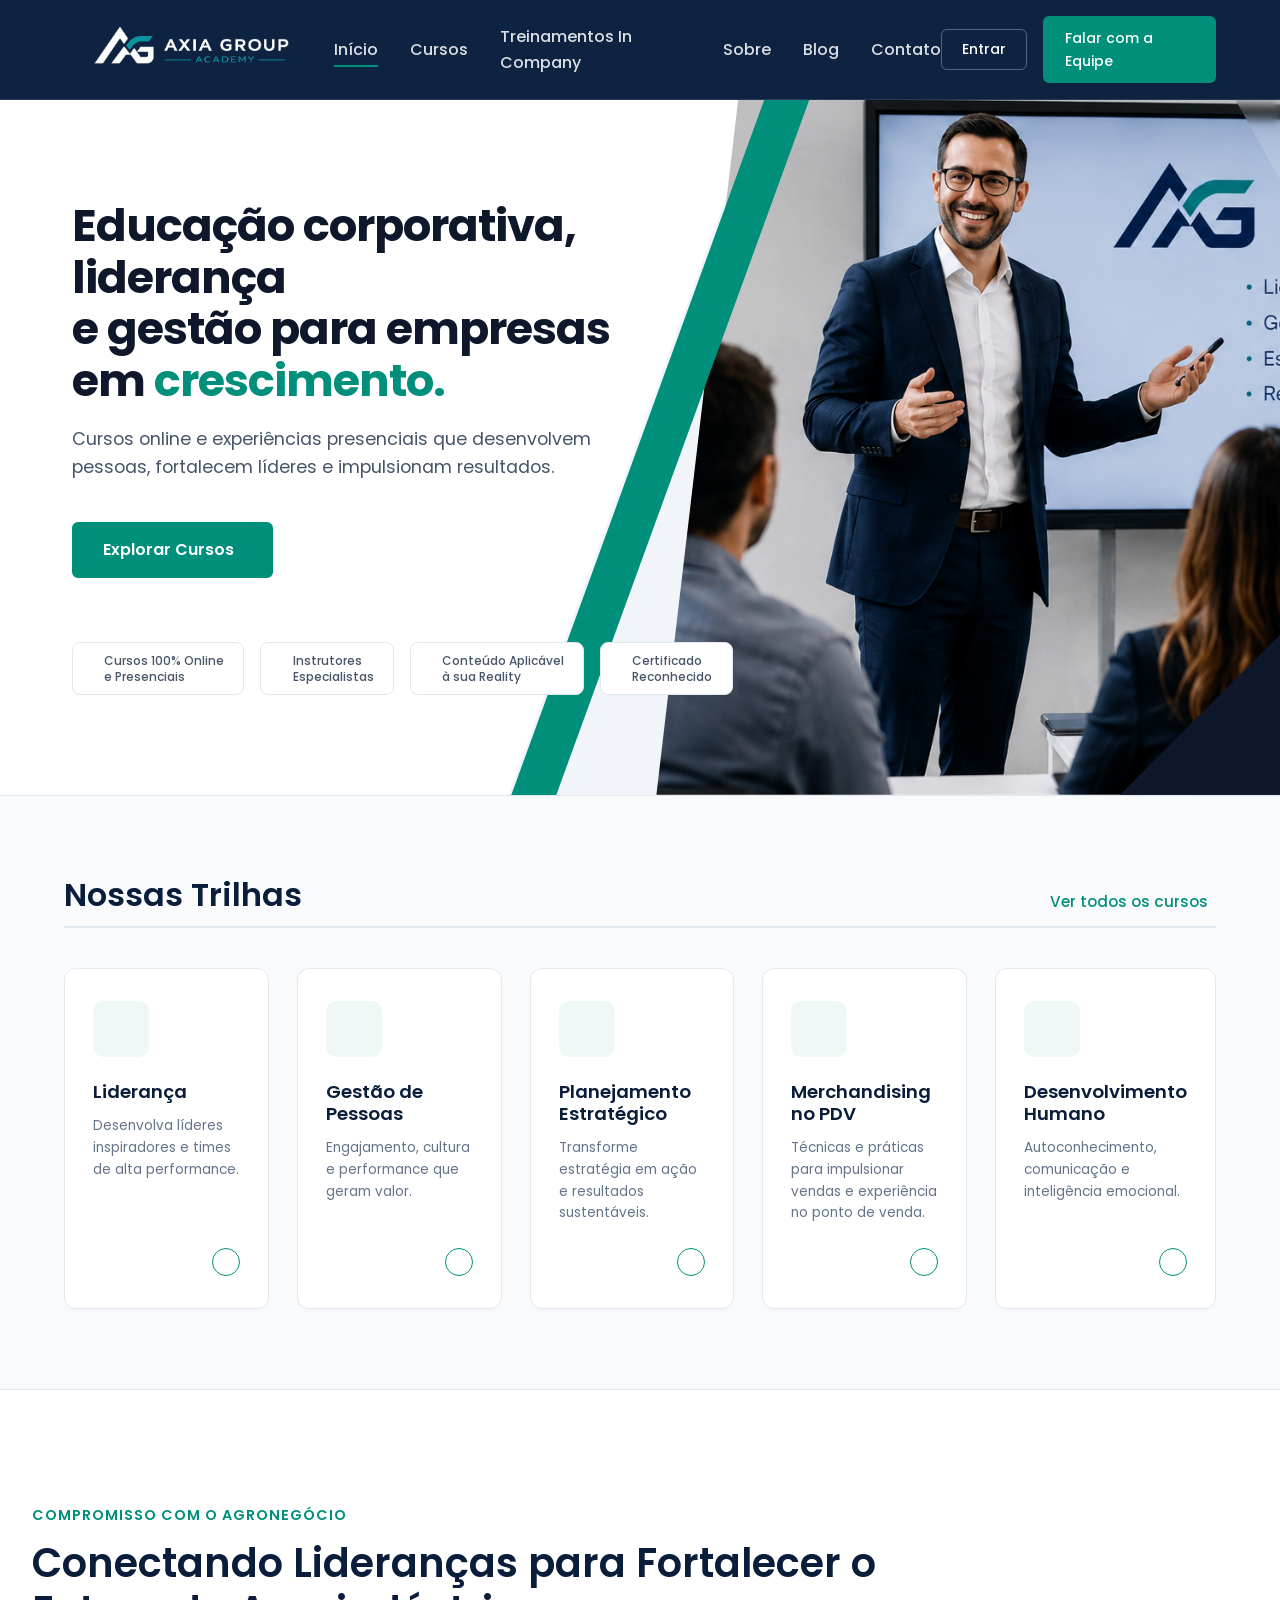
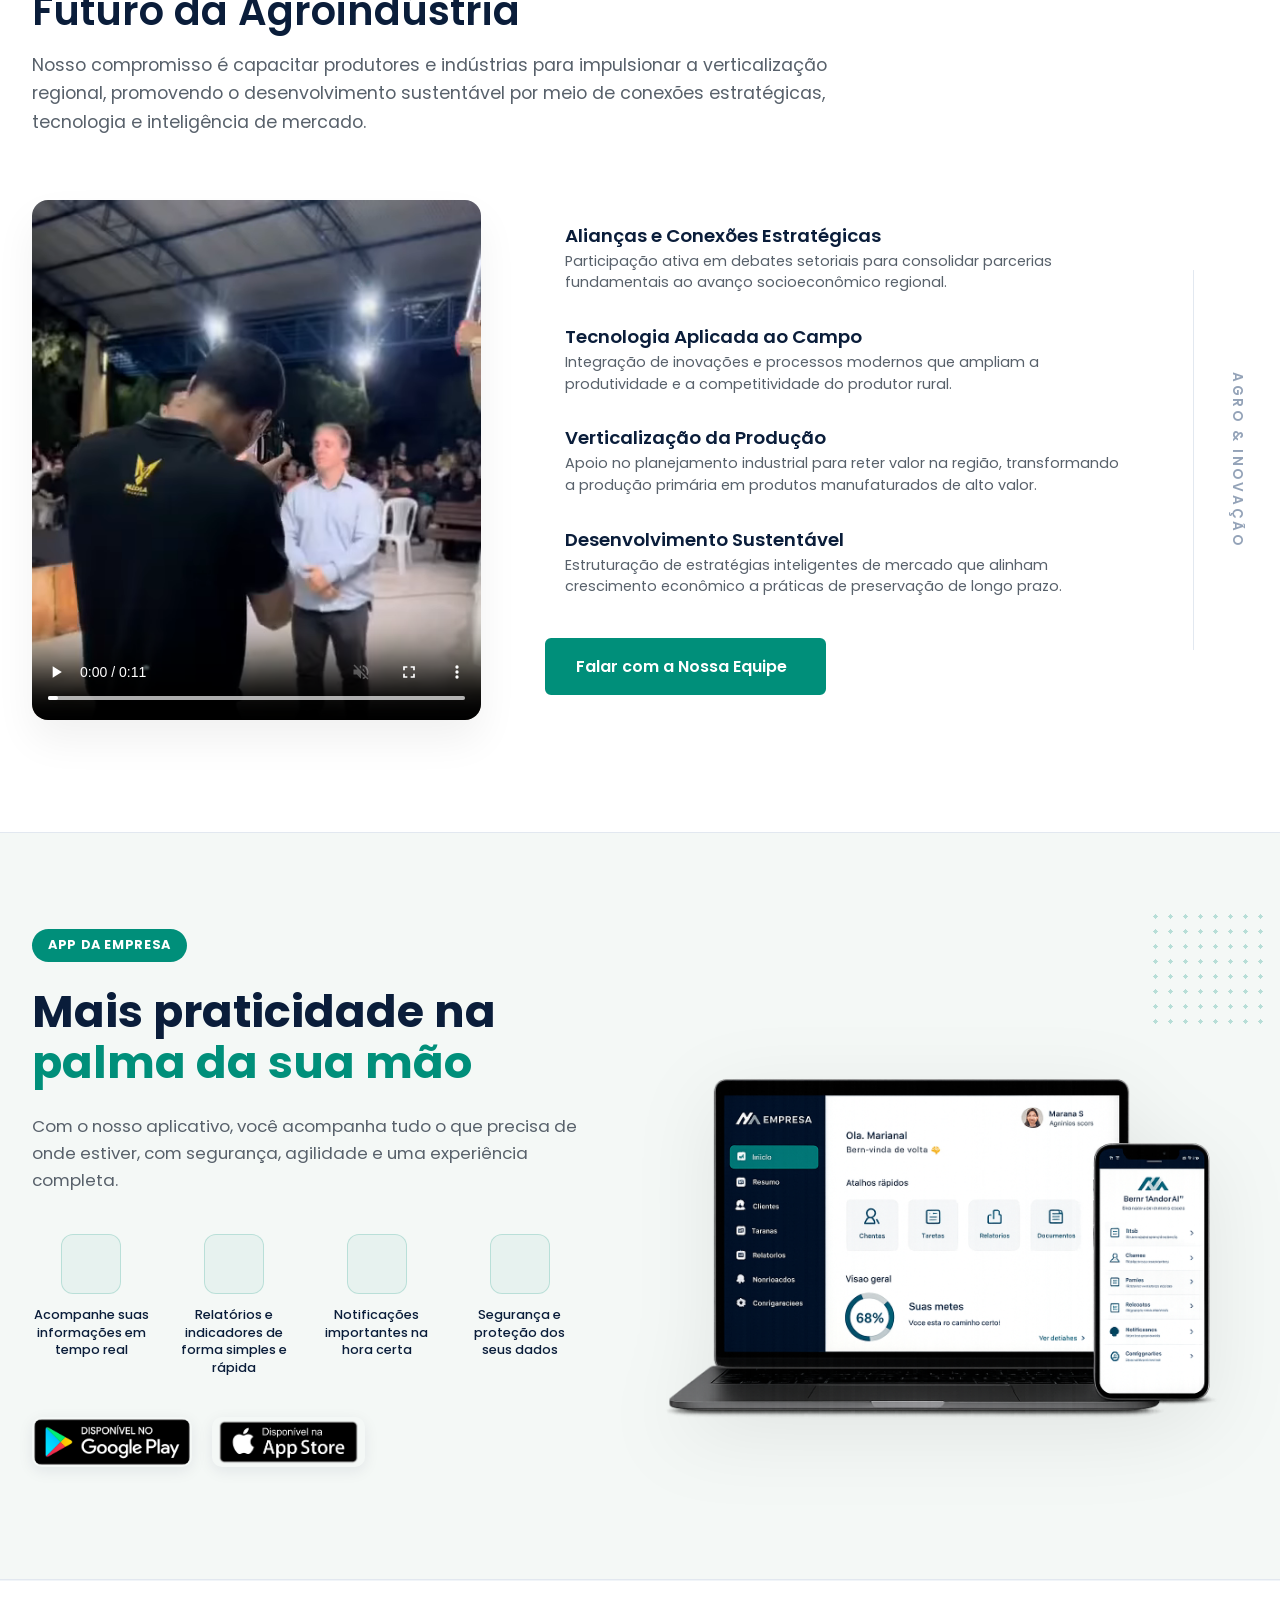
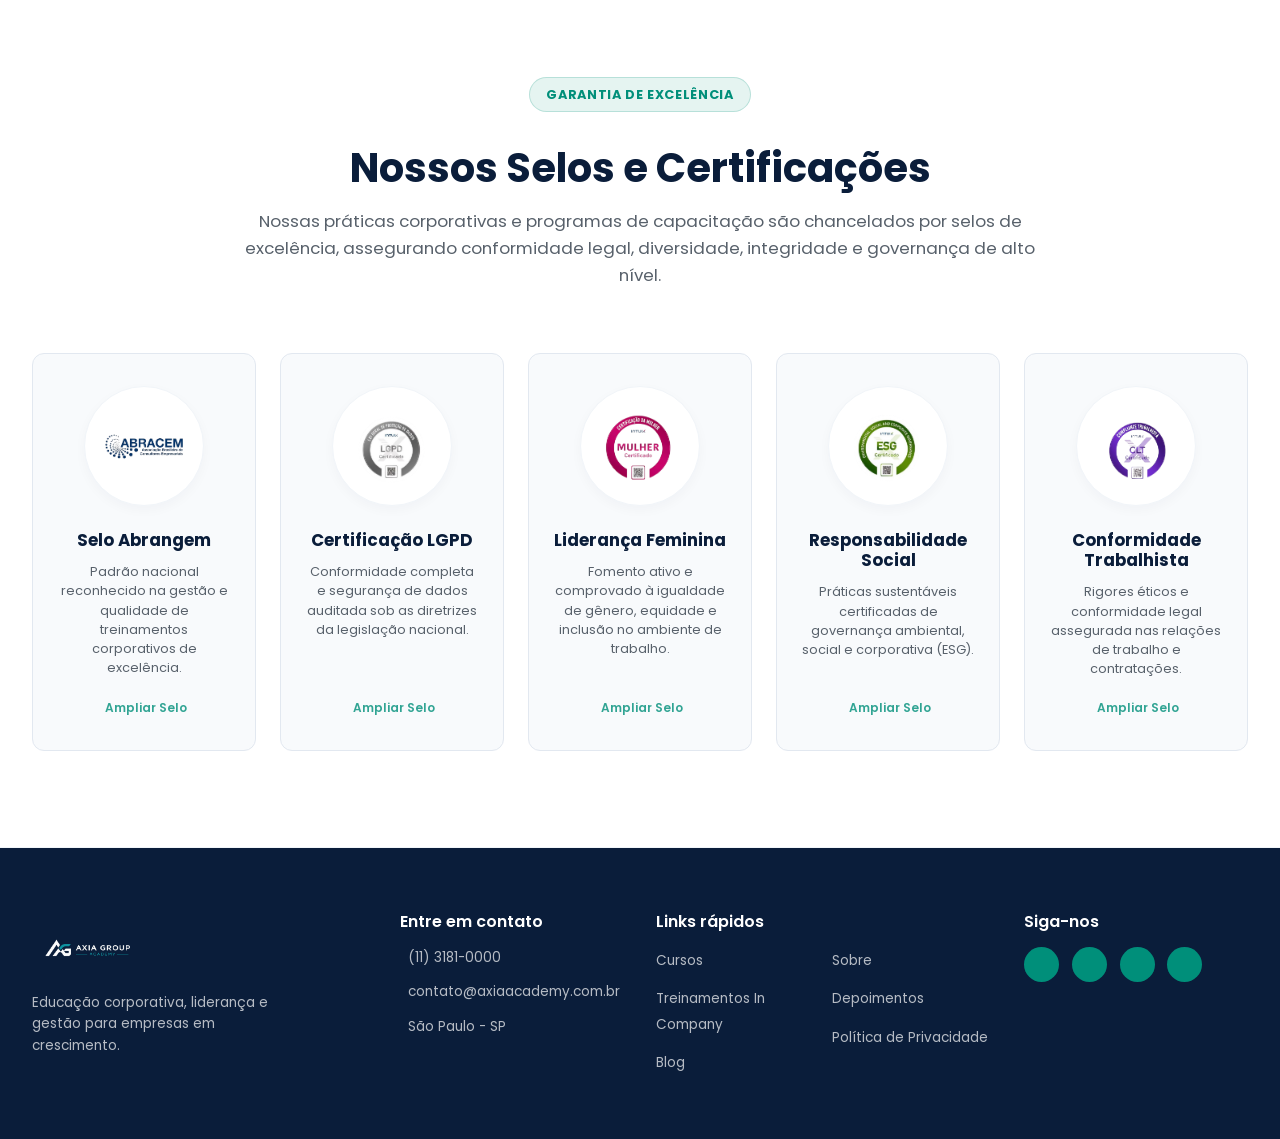
==== index.html @ c235a568 "Terminei o mobile" ====
<!doctype html>
<html lang="pt-BR">
  <head>
    <meta charset="UTF-8" />
    <meta name="viewport" content="width=device-width, initial-scale=1.0" />
    <meta
      name="description"
      content="AXIA GROUP | ACADEMY. Educação corporativa, liderança e gestão para empresas em crescimento."
    />
    <title>AXIA GROUP | ACADEMY - Consultoria Empresarial</title>

    <!-- Google Fonts -->
    <link rel="preconnect" href="https://fonts.googleapis.com" />
    <link rel="preconnect" href="https://fonts.gstatic.com" crossorigin />
    <link
      href="https://fonts.googleapis.com/css2?family=Poppins:wght@300;400;500;600;700&display=swap"
      rel="stylesheet"
    />

    <!-- Phosphor Icons -->
    <script src="https://unpkg.com/@phosphor-icons/web"></script>

    <!-- Custom CSS -->
    <link rel="stylesheet" href="css/styles.css?v=1.28" />
  </head>
  <body>
    <!-- HEADER -->
    <header class="header" id="header">
      <div class="container header-container">
        <div class="header-logo-container">
          <img src="assets/images/logo/logo.png" alt="Logo AXIA GROUP" />
        </div>

        <nav class="nav-menu" id="nav-menu">
          <ul class="nav-list">
            <li><a href="#inicio" class="nav-link active">Início</a></li>
            <li><a href="#cursos" class="nav-link">Cursos</a></li>
            <li>
              <a href="#incompany" class="nav-link">Treinamentos In Company</a>
            </li>
            <li><a href="#sobre" class="nav-link">Sobre</a></li>
            <li><a href="#blog" class="nav-link">Blog</a></li>
            <li><a href="#contato" class="nav-link">Contato</a></li>
          </ul>
        </nav>

        <div class="header-actions">
          <a href="#" class="btn btn-outline-primary">Entrar</a>
          <a href="#contato" class="btn btn-primary">Falar com a Equipe</a>
          <button
            class="btn-icon mobile-toggle"
            aria-label="Menu"
            id="mobile-toggle"
          >
            <i class="ph ph-list"></i>
          </button>
        </div>
      </div>
    </header>

    <main>
      <!-- HERO SECTION -->
      <section class="hero" id="inicio">
        <!-- Desktop Hero Layout (Only shown on Desktop) -->
        <div class="hero-desktop-wrapper">
          <div class="hero-graphics">
            <!-- 1. Faixa Cinza Translúcida (Fundo) -->
            <div class="shape-gray-bg"></div>

            <!-- 2. Faixa Verde Principal -->
            <div class="shape-green-line"></div>

            <!-- 3. Container com o Recorte da Imagem -->
            <div class="hero-img-container">
              <img
                src="assets/elementos-hero/imagem-principal.png"
                alt="Apresentação executiva"
                class="hero-bg-img"
              />
            </div>

            <!-- 4. Detalhe Azul Escuro no Canto Inferior Direito -->
            <div class="shape-right-dark"></div>

            <!-- 5. Detalhe Claro/Branco no Canto Superior Direito -->
            <div class="shape-right-light"></div>
          </div>

          <div class="container hero-container">
            <div class="hero-content fade-up">
              <h1 class="hero-title">
                Educação corporativa, liderança<br />e gestão para empresas<br />em
                <span class="text-accent">crescimento.</span>
              </h1>
              <p class="hero-description">
                Cursos online e experiências presenciais que desenvolvem<br />pessoas,
                fortalecem líderes e impulsionam resultados.
              </p>

              <div class="hero-buttons">
                <a href="#cursos" class="btn btn-primary">
                  Explorar Cursos <i class="ph ph-arrow-right"></i>
                </a>
              </div>
            </div>

            <div class="hero-benefits fade-up">
              <div class="benefit-item">
                <i class="ph ph-graduation-cap"></i>
                <span>Cursos 100% Online<br />e Presenciais</span>
              </div>
              <div class="benefit-item">
                <i class="ph ph-user-circle"></i>
                <span>Instrutores<br />Especialistas</span>
              </div>
              <div class="benefit-item">
                <i class="ph ph-notebook"></i>
                <span>Conteúdo Aplicável<br />à sua Reality</span>
              </div>
              <div class="benefit-item">
                <i class="ph ph-certificate"></i>
                <span>Certificado<br />Reconhecido</span>
              </div>
            </div>
          </div>
        </div>

        <!-- Mobile Hero Layout (Only shown on Mobile/Tablet) -->
        <div class="hero-mobile-wrapper">
          <div class="container">
            <div class="hero-mobile-content fade-up">
              <h1 class="hero-mobile-title">
                Conhecimento<br>que <span class="text-accent">transforma.</span><br>Resultados que<br><span class="text-accent">impulsionam.</span>
              </h1>
              <p class="hero-mobile-description">
                Formação prática, atualizada e estratégica para você evoluir, liderar e gerar impacto no mercado.
              </p>
              
              <!-- CTA Button -->
              <div class="hero-mobile-buttons">
                <a href="#cursos" class="btn-hero-mobile">
                  Conheça nossos cursos <i class="ph ph-arrow-right"></i>
                </a>
              </div>
              
              <!-- Benefits Grid -->
              <div class="hero-mobile-benefits">
                <div class="mobile-benefit-item">
                  <i class="ph ph-book-open"></i>
                  <span>Conteúdo<br>atualizado</span>
                </div>
                <div class="mobile-benefit-item">
                  <i class="ph ph-chart-line-up"></i>
                  <span>Aprendizado<br>aplicável</span>
                </div>
                <div class="mobile-benefit-item">
                  <i class="ph ph-certificate"></i>
                  <span>Certificados<br>reconhecidos</span>
                </div>
                <div class="mobile-benefit-item">
                  <i class="ph ph-users"></i>
                  <span>Comunidade<br>ativa</span>
                </div>
              </div>
              
              <!-- Hero Mobile Footer Row -->
              <div class="hero-mobile-footer-row">
                <span>APRENDA COM <span class="text-accent-alt">ESPECIALISTAS</span></span>
                <div class="row-divider"></div>
                <span>APLIQUE NA <span class="text-accent-alt">PRÁTICA</span></span>
                <div class="row-divider"></div>
                <span>EVOLUA <span class="text-accent-alt">SEMPRE</span></span>
              </div>
            </div>
          </div>
        </div>
      </section>

      <!-- NOSSAS TRILHAS SECTION -->
      <section class="trilhas" id="cursos">
        <div class="container">
          <div class="section-header-flex fade-up">
            <h2 class="section-title">Nossas Trilhas</h2>
            <a href="#" class="link-accent"
              >Ver todos os cursos <i class="ph ph-arrow-right"></i
            ></a>
          </div>

          <div class="trilhas-grid">
            <!-- Card 1 -->
            <div class="trilha-card fade-up">
              <div class="trilha-icon">
                <i class="ph-duotone ph-users-three"></i>
              </div>
              <h3 class="trilha-title">Liderança</h3>
              <p class="trilha-desc">
                Desenvolva líderes inspiradores e times de alta performance.
              </p>
              <div class="trilha-arrow"><i class="ph ph-arrow-right"></i></div>
            </div>

            <!-- Card 2 -->
            <div class="trilha-card fade-up delay-100">
              <div class="trilha-icon"><i class="ph-duotone ph-users"></i></div>
              <h3 class="trilha-title">Gestão de Pessoas</h3>
              <p class="trilha-desc">
                Engajamento, cultura e performance que geram valor.
              </p>
              <div class="trilha-arrow"><i class="ph ph-arrow-right"></i></div>
            </div>

            <!-- Card 3 -->
            <div class="trilha-card fade-up delay-200">
              <div class="trilha-icon">
                <i class="ph-duotone ph-target"></i>
              </div>
              <h3 class="trilha-title">Planejamento Estratégico</h3>
              <p class="trilha-desc">
                Transforme estratégia em ação e resultados sustentáveis.
              </p>
              <div class="trilha-arrow"><i class="ph ph-arrow-right"></i></div>
            </div>

            <!-- Card 4 -->
            <div class="trilha-card fade-up delay-300">
              <div class="trilha-icon">
                <i class="ph-duotone ph-shopping-cart"></i>
              </div>
              <h3 class="trilha-title">Merchandising no PDV</h3>
              <p class="trilha-desc">
                Técnicas e práticas para impulsionar vendas e experiência no
                ponto de venda.
              </p>
              <div class="trilha-arrow"><i class="ph ph-arrow-right"></i></div>
            </div>

            <!-- Card 5 -->
            <div class="trilha-card fade-up delay-400">
              <div class="trilha-icon"><i class="ph-duotone ph-brain"></i></div>
              <h3 class="trilha-title">Desenvolvimento Humano</h3>
              <p class="trilha-desc">
                Autoconhecimento, comunicação e inteligência emocional.
              </p>
              <div class="trilha-arrow"><i class="ph ph-arrow-right"></i></div>
            </div>
          </div>
        </div>
      </section>

      <!-- PARA EMPRESAS -->
      <section class="secao-incompany" id="incompany">
        <div class="container">
          <!-- Header da Seção -->
          <div class="incompany-header fade-up">
            <span class="destaque-label text-accent"
              >Compromisso com o Agronegócio</span
            >
            <h2 class="incompany-title">
              Conectando Lideranças para Fortalecer o Futuro da Agroindústria
            </h2>
            <p class="incompany-description">
              Nosso compromisso é capacitar produtores e indústrias para
              impulsionar a verticalização regional, promovendo o
              desenvolvimento sustentável por meio de conexões estratégicas,
              tecnologia e inteligência de mercado.
            </p>
          </div>

          <!-- Grid de Conteúdo -->
          <div class="incompany-grid-container">
            <!-- Esquerda: Vídeo -->
            <div class="incompany-media has-video fade-up">
              <video
                autoplay
                loop
                muted
                playsinline
                controls
                class="incompany-portrait-img"
                style="
                  object-fit: cover;
                  object-position: center top;
                  width: 100%;
                  height: 100%;
                "
              >
                <source
                  src="assets/Videos/Posicionamento-profissional.webm"
                  type="video/webm"
                />
                <source
                  src="assets/Videos/Posicionamento-profissional.mp4"
                  type="video/mp4"
                />
                Seu navegador não suporta a tag de vídeo.
              </video>
            </div>

            <!-- Centro: Lista Detalhada -->
            <div class="incompany-body fade-up delay-100">
              <ul class="incompany-features-list">
                <li>
                  <i class="ph ph-trend-up"></i>
                  <div>
                    <h4>Alianças e Conexões Estratégicas</h4>
                    <p>
                      Participação ativa em debates setoriais para consolidar
                      parcerias fundamentais ao avanço socioeconômico regional.
                    </p>
                  </div>
                </li>
                <li>
                  <i class="ph ph-cpu"></i>
                  <div>
                    <h4>Tecnologia Aplicada ao Campo</h4>
                    <p>
                      Integração de inovações e processos modernos que ampliam a
                      produtividade e a competitividade do produtor rural.
                    </p>
                  </div>
                </li>
                <li>
                  <i class="ph ph-chats"></i>
                  <div>
                    <h4>Verticalização da Produção</h4>
                    <p>
                      Apoio no planejamento industrial para reter valor na
                      região, transformando a produção primária em produtos
                      manufaturados de alto valor.
                    </p>
                  </div>
                </li>
                <li>
                  <i class="ph ph-leaf"></i>
                  <div>
                    <h4>Desenvolvimento Sustentável</h4>
                    <p>
                      Estruturação de estratégias inteligentes de mercado que
                      alinham crescimento econômico a práticas de preservação de
                      longo prazo.
                    </p>
                  </div>
                </li>
              </ul>

              <div class="incompany-cta">
                <a href="#contato" class="btn btn-primary"
                  >Falar com a Nossa Equipe <i class="ph ph-arrow-right"></i
                ></a>
              </div>
            </div>

            <!-- Direita: Texto Vertical Decorativo -->
            <div class="incompany-vertical-text">
              <span>AGRO &amp; INOVAÇÃO</span>
            </div>
          </div>
        </div>
      </section>

      <!-- APRENDA DO SEU JEITO / APP DA EMPRESA -->
      <section class="secao-plataforma" id="plataforma">
        <div class="container">
          <div class="plataforma-grid-container">
            <!-- Esquerda: Informações do Aplicativo -->
            <div class="plataforma-content fade-up">
              <span class="destaque-label-app">App da Empresa</span>
              <h2 class="plataforma-title">
                Mais praticidade na
                <span class="text-highlight">palma da sua mão</span>
              </h2>
              <p class="plataforma-description">
                Com o nosso aplicativo, você acompanha tudo o que precisa de
                onde estiver, com segurança, agilidade e uma experiência
                completa.
              </p>

              <!-- Grid de Mini Benefícios -->
              <div class="plataforma-mini-features">
                <div class="mini-feature-item">
                  <div class="mini-feature-icon">
                    <i class="ph ph-clipboard-text"></i>
                  </div>
                  <p>Acompanhe suas informações em tempo real</p>
                </div>
                <div class="mini-feature-item">
                  <div class="mini-feature-icon">
                    <i class="ph ph-chart-bar"></i>
                  </div>
                  <p>Relatórios e indicadores de forma simples e rápida</p>
                </div>
                <div class="mini-feature-item">
                  <div class="mini-feature-icon">
                    <i class="ph ph-bell"></i>
                  </div>
                  <p>Notificações importantes na hora certa</p>
                </div>
                <div class="mini-feature-item">
                  <div class="mini-feature-icon">
                    <i class="ph ph-shield-check"></i>
                  </div>
                  <p>Segurança e proteção dos seus dados</p>
                </div>
              </div>

              <!-- Botão CTA Principal -->
              <div class="plataforma-cta store-badges-wrapper">
                <a href="#" class="store-badge-link">
                  <img
                    src="assets/images/google-play-dowload.png"
                    alt="Disponível no Google Play"
                    class="store-badge-img"
                  />
                </a>
                <a href="#" class="store-badge-link">
                  <img
                    src="assets/images/apple-dowload.png"
                    alt="Baixar na App Store"
                    class="store-badge-img"
                  />
                </a>
              </div>
            </div>

            <!-- Direita: Mockup de Dispositivos -->
            <div class="plataforma-media-wrapper fade-up delay-200">
              <div class="dots-decoration"></div>
              <img
                src="assets/images/aplicativo.png"
                alt="Aplicativo Axia Empresa"
                class="plataforma-mockup-img"
              />
            </div>
          </div>
        </div>
      </section>

      <!-- CERTIFICAÇÕES -->
      <section class="secao-certificacoes" id="sobre">
        <div class="container">
          <!-- Header da Seção -->
          <div class="certificacoes-header fade-up">
            <span
              class="destaque-label-app"
              style="
                background-color: rgba(0, 143, 122, 0.1);
                color: #008f7a;
                border: 1px solid rgba(0, 143, 122, 0.2);
              "
              >Garantia de Excelência</span
            >
            <h2 class="certificacoes-title">Nossos Selos e Certificações</h2>
            <p class="certificacoes-subtitle">
              Nossas práticas corporativas e programas de capacitação são
              chancelados por selos de excelência, assegurando conformidade
              legal, diversidade, integridade e governança de alto nível.
            </p>
          </div>

          <!-- Grid de Certificados -->
          <div class="certificacoes-grid">
            <!-- Certificado 1: Abrangem -->
            <div
              class="certificacao-item-card fade-up delay-100"
              onclick="
                openCertModal(
                  'assets/images/certificados/abrangem.png',
                  'Selo Abrangem - Associação de Integração Nacional',
                )
              "
            >
              <div class="cert-badge-wrapper">
                <img
                  src="assets/images/certificados/abrangem.png"
                  alt="Selo Abrangem"
                  class="cert-badge-img"
                />
              </div>
              <h4>Selo Abrangem</h4>
              <p>
                Padrão nacional reconhecido na gestão e qualidade de
                treinamentos corporativos de excelência.
              </p>
              <span class="cert-zoom-hint"
                ><i class="ph ph-magnifying-glass-plus"></i> Ampliar Selo</span
              >
            </div>

            <!-- Certificado 2: LGPD -->
            <div
              class="certificacao-item-card fade-up delay-150"
              onclick="
                openCertModal(
                  'assets/images/certificados/certificado-lgpd.png',
                  'Certificação LGPD - Lei Geral de Proteção de Dados',
                )
              "
            >
              <div class="cert-badge-wrapper">
                <img
                  src="assets/images/certificados/certificado-lgpd.png"
                  alt="Certificação LGPD"
                  class="cert-badge-img"
                />
              </div>
              <h4>Certificação LGPD</h4>
              <p>
                Conformidade completa e segurança de dados auditada sob as
                diretrizes da legislação nacional.
              </p>
              <span class="cert-zoom-hint"
                ><i class="ph ph-magnifying-glass-plus"></i> Ampliar Selo</span
              >
            </div>

            <!-- Certificado 3: Certificação da Mulher -->
            <div
              class="certificacao-item-card fade-up delay-200"
              onclick="
                openCertModal(
                  'assets/images/certificados/certificado-mulher.png',
                  'Certificação da Mulher - Equidade e Liderança Feminina',
                )
              "
            >
              <div class="cert-badge-wrapper">
                <img
                  src="assets/images/certificados/certificado-mulher.png"
                  alt="Certificação da Mulher"
                  class="cert-badge-img"
                />
              </div>
              <h4>Liderança Feminina</h4>
              <p>
                Fomento ativo e comprovado à igualdade de gênero, equidade e
                inclusão no ambiente de trabalho.
              </p>
              <span class="cert-zoom-hint"
                ><i class="ph ph-magnifying-glass-plus"></i> Ampliar Selo</span
              >
            </div>

            <!-- Certificado 4: Responsabilidade Social -->
            <div
              class="certificacao-item-card fade-up delay-250"
              onclick="
                openCertModal(
                  'assets/images/certificados/certificado-social.png',
                  'Certificação Social - Responsabilidade Socioambiental',
                )
              "
            >
              <div class="cert-badge-wrapper">
                <img
                  src="assets/images/certificados/certificado-social.png"
                  alt="Certificação Social"
                  class="cert-badge-img"
                />
              </div>
              <h4>Responsabilidade Social</h4>
              <p>
                Práticas sustentáveis certificadas de governança ambiental,
                social e corporativa (ESG).
              </p>
              <span class="cert-zoom-hint"
                ><i class="ph ph-magnifying-glass-plus"></i> Ampliar Selo</span
              >
            </div>

            <!-- Certificado 5: Conformidade Trabalhista -->
            <div
              class="certificacao-item-card fade-up delay-300"
              onclick="
                openCertModal(
                  'assets/images/certificados/certificado-trabalista.png',
                  'Conformidade Trabalhista e Segurança Jurídica',
                )
              "
            >
              <div class="cert-badge-wrapper">
                <img
                  src="assets/images/certificados/certificado-trabalista.png"
                  alt="Conformidade Trabalhista"
                  class="cert-badge-img"
                />
              </div>
              <h4>Conformidade Trabalhista</h4>
              <p>
                Rigores éticos e conformidade legal assegurada nas relações de
                trabalho e contratações.
              </p>
              <span class="cert-zoom-hint"
                ><i class="ph ph-magnifying-glass-plus"></i> Ampliar Selo</span
              >
            </div>
          </div>
        </div>
      </section>
    </main>

    <!-- FOOTER -->
    <footer class="footer" id="contato">
      <div class="container footer-container">
        <div class="footer-col brand-col">
          <div class="header-logo-container">
            <img src="assets/images/logo/logo.png" alt="Logo AXIA GROUP" />
          </div>
          <p class="footer-desc">
            Educação corporativa, liderança e gestão para empresas em
            crescimento.
          </p>
        </div>

        <div class="footer-col">
          <h4>Entre em contato</h4>
          <ul class="footer-links contact-links">
            <li><i class="ph ph-phone"></i> (11) 3181-0000</li>
            <li>
              <i class="ph ph-envelope-simple"></i> contato@axiaacademy.com.br
            </li>
            <li><i class="ph ph-map-pin"></i> São Paulo - SP</li>
          </ul>
        </div>

        <div class="footer-col links-col">
          <h4>Links rápidos</h4>
          <div class="footer-links-grid">
            <ul class="footer-links">
              <li><a href="#cursos">Cursos</a></li>
              <li><a href="#incompany">Treinamentos In Company</a></li>
              <li><a href="#blog">Blog</a></li>
            </ul>
            <ul class="footer-links">
              <li><a href="#sobre">Sobre</a></li>
              <li><a href="#depoimentos">Depoimentos</a></li>
              <li><a href="#">Política de Privacidade</a></li>
            </ul>
          </div>
        </div>

        <div class="footer-col social-col">
          <h4>Siga-nos</h4>
          <div class="social-links">
            <a href="#" aria-label="LinkedIn"
              ><i class="ph-fill ph-linkedin-logo"></i
            ></a>
            <a href="#" aria-label="Instagram"
              ><i class="ph-fill ph-instagram-logo"></i
            ></a>
            <a href="#" aria-label="YouTube"
              ><i class="ph-fill ph-youtube-logo"></i
            ></a>
            <a href="#" aria-label="Facebook"
              ><i class="ph-fill ph-facebook-logo"></i
            ></a>
          </div>
        </div>
      </div>
    </footer>

    <!-- Modal de Zoom de Certificado (Lightbox) -->
    <div id="certModal" class="cert-modal">
      <span class="cert-modal-close" onclick="closeCertModal()">&times;</span>
      <img
        class="cert-modal-content"
        id="certModalImg"
        src=""
        alt="Certificado Ampliado"
      />
      <div id="certModalCaption" class="cert-modal-caption"></div>
    </div>

    <!-- Scripts -->
    <script src="js/scripts.js"></script>
  </body>
</html>
---- css/styles.css ----
/* ==========================================================================
   RESET
   ========================================================================== */

* {
  margin: 0;
  padding: 0;
  box-sizing: border-box;
}

html {
  scroll-behavior: smooth;
  font-size: 16px;
}

body {
  font-family: "Poppins", sans-serif;
  color: #58616b;
  background-color: #ffffff;
  line-height: 1.6;
  overflow-x: hidden;
}

a {
  text-decoration: none;
  color: inherit;
  transition: 0.3s cubic-bezier(0.4, 0, 0.2, 1);
}

ul {
  list-style: none;
}

img {
  max-width: 100%;
  height: auto;
  display: block;
}

/* ==========================================================================
   TYPOGRAPHY
   ========================================================================== */
h1,
h2,
h3,
h4,
h5,
h6 {
  color: #0a1d3a;
  font-weight: 600;
  line-height: 1.2;
}

.text-accent {
  color: #008f7a;
}

/* ==========================================================================
   UTILITIES & COMPONENTS
   ========================================================================== */
.container {
  width: 100%;
  max-width: 1300px;
  margin: 0 auto;
  padding: 0 2rem;
}

.section-title {
  font-size: 2rem;
  color: #0a1d3a;
}

/* Buttons */
.btn {
  display: inline-flex;
  align-items: center;
  justify-content: center;
  gap: 0.5rem;
  padding: 0.75rem 1.5rem;
  border-radius: 8px;
  font-weight: 500;
  font-size: 0.95rem;
  cursor: pointer;
  transition: 0.2s ease;
  border: 1px solid transparent;
}

.btn-sm {
  padding: 0.5rem 1rem;
  font-size: 0.85rem;
}

.btn-lg {
  padding: 1rem 1.5rem;
  font-size: 1rem;
}

.btn-primary {
  background-color: #008f7a;
  color: #ffffff;
}

.btn-primary:hover {
  background-color: #007a68;
}

.btn-outline-primary {
  background-color: transparent;
  color: #0a1d3a;
  border-color: #0a1d3a;
}

.btn-outline-primary:hover {
  background-color: #0a1d3a;
  color: #ffffff;
}

.btn-outline-secondary {
  background-color: transparent;
  color: #008f7a;
  border-color: #008f7a;
}

.btn-outline-secondary:hover {
  background-color: #008f7a;
  color: #ffffff;
}

.btn-icon {
  background: transparent;
  border: none;
  color: #0a1d3a;
  font-size: 1.5rem;
  cursor: pointer;
  display: flex;
  align-items: center;
  justify-content: center;
  transition: 0.2s ease;
}

.link-accent {
  color: #008f7a;
  font-weight: 500;
  display: inline-flex;
  align-items: center;
  gap: 0.5rem;
  font-size: 0.95rem;
}

.link-accent:hover {
  color: #007a68;
  gap: 0.8rem;
}

/* ==========================================================================
   HEADER
   ========================================================================== */
.header {
  position: fixed;
  top: 0;
  left: 0;
  width: 100%;
  height: 100px;
  background-color: #0e2241;
  z-index: 1000;
  transition: 0.3s cubic-bezier(0.4, 0, 0.2, 1);
  border-bottom: 1px solid rgba(255, 255, 255, 0.1);
  display: flex;
  align-items: center;
}

.header.scrolled {
  height: 90px;
  box-shadow: 0 4px 20px rgba(0, 0, 0, 0.15);
  border-bottom: 1px solid rgba(255, 255, 255, 0.05);
}

.header.scrolled .header-logo-container {
  height: 140px;
  margin-top: 5px;
}

.header-container {
  display: flex;
  justify-content: space-between;
  align-items: center;
  height: 100%;
  width: 100%;
  max-width: 100% !important;
  padding: 0 4rem;
}

.header-logo-container {
  margin-top: 10px;
  margin-left: 0;
  height: 190px;
  display: flex;
  align-items: center;
  transition: height 0.3s ease;
}

.header-logo-container img {
  height: 100%;
  width: auto;
  object-fit: contain;
  display: block;
}

.nav-list {
  display: flex;
  align-items: center;
  margin-left: 0px;
  gap: 2rem;
}

.nav-link {
  color: rgba(255, 255, 255, 0.85);
  font-size: 1rem;
  font-weight: 500;
  position: relative;
  padding-bottom: 6px;
}

.nav-link:hover {
  color: #ffffff;
}

.nav-link::after {
  content: "";
  position: absolute;
  bottom: 0;
  left: 0;
  width: 0;
  height: 2px;
  background-color: #008f7a;
  transition: 0.3s cubic-bezier(0.4, 0, 0.2, 1);
}

.nav-link.active::after,
.nav-link:hover::after {
  width: 100%;
}

.header-actions {
  display: flex;
  margin-right: 0;
  align-items: center;
  gap: 1rem;
}

.header-actions .btn {
  padding: 0.55rem 1.25rem;
  font-size: 0.875rem;
  font-weight: 500;
}

.header .btn-icon {
  color: #ffffff;
}

.header .btn-icon:hover {
  color: #008f7a;
}

.header .btn-outline-primary {
  color: #ffffff;
  border-color: rgba(255, 255, 255, 0.3);
}

.header .btn-outline-primary:hover {
  background-color: #ffffff;
  color: #0a1d3a;
  border-color: #ffffff;
}

.mobile-toggle {
  display: none;
}

/* ==========================================================================
   HERO SECTION
   ========================================================================== */

.hero {
  position: relative;
  padding: 140px 0 100px;
  background-color: #ffffff;
  display: flex;
  align-items: center;
  min-height: 85vh;
  overflow: hidden; /* Garante que nenhum elemento geométrico vaze a tela */
}

.hero-mobile-wrapper {
  display: none;
}

.hero-desktop-wrapper {
  display: block;
  width: 100%;
}

.hero-container {
  max-width: 1400px;
  margin-left: 40px;
  margin-top: 60px;
  padding: 0 2rem;
  position: relative;
  z-index: 10;
  width: 100%;
  display: flex;
  flex-direction: column;
  justify-content: center;
}

.hero-content {
  max-width: 55%; /* Aumentado para dar espaço ao texto e quebras de linha sem sobrepor a imagem */
}

.hero-title {
  font-size: 2.8rem;
  font-weight: 700;
  color: #0f172a;
  line-height: 1.15;
  margin-bottom: 1.2rem;
  letter-spacing: -1px;
}

.text-accent {
  color: #008f7a;
}

.hero-description {
  font-size: 1.1rem;
  color: #475569;
  line-height: 1.6;
  margin-bottom: 2.5rem;
  max-width: 95%;
}

/* --- ESTRUTURA DOS ELEMENTOS GRÁFICOS (DIREITA) --- */
.hero-graphics {
  position: absolute;
  top: 0;
  right: 0;
  width: 58%; /* Ocupa a proporção exata do layout original */
  height: 100%;
  z-index: 1;
}

/* 1. Faixa Cinza Translúcida (Fundo) */
.shape-gray-bg {
  position: absolute;
  top: 0;
  left: 115px;
  width: 25%;
  height: 100%;
  background-color: #f1f5f9;
  transform: skewX(-20deg);
  z-index: 1;
}

/* 2. Faixa Verde Principal */
.shape-green-line {
  position: absolute;
  top: 0;
  left: 16%;
  width: 45px;
  height: 100%;
  background-color: #008f7a;
  transform: skewX(-20deg);
  z-index: 3;
}

/* 3. Container com o Recorte da Imagem */
.hero-img-container {
  position: absolute;
  top: 0;
  right: 0;
  width: 84%;
  height: 100%;
  clip-path: polygon(15% 0, 100% 0, 100% 100%, 0 100%);
  z-index: 2;
}

/* 4. A foto propriamente dita */
.hero-bg-img {
  width: 100%;
  height: 100%;
  object-fit: cover;
  /* O SEGREDO: Move a foto levemente para a direita e para baixo dentro do recorte, 
       impedindo que a cabeça do profissional ou as costas do aluno sejam cortadas */
  object-position: 18% center;
  transform: scale(1.1) translateY(55px);
}

/* 5. Detalhe Azul Escuro no Canto Inferior Direito */
.shape-right-dark {
  position: absolute;
  bottom: 0;
  right: 0;
  width: 160px;
  height: 160px;
  background-color: #0f172a; /* Cor escura idêntica ao seu menu */
  clip-path: polygon(100% 0, 100% 100%, 0 100%);
  z-index: 4;
}

/* 6. Detalhe Claro/Branco no Canto Superior Direito */
.shape-right-light {
  position: absolute;
  top: 0;
  right: 0;
  width: 100px;
  height: 180px;
  background-color: rgba(255, 255, 255, 0.15);
  clip-path: polygon(100% 0, 0 0, 100% 100%);
  backdrop-filter: blur(
    5px
  ); /* Dá o efeito sutil de vidro do design original */
  z-index: 4;
}

/* --- BOTÕES --- */
.hero-buttons {
  display: flex;
  gap: 1rem;
  margin-bottom: 3rem;
}

.btn {
  display: inline-flex;
  align-items: center;
  justify-content: center;
  gap: 0.5rem;
  padding: 0.85rem 1.8rem;
  font-size: 1rem;
  font-weight: 600;
  border-radius: 6px;
  text-decoration: none;
  transition: all 0.2s ease;
}

.btn-primary {
  background-color: #008f7a;
  color: #ffffff;
  border: 2px solid #008f7a;
}

.btn-primary:hover {
  background-color: #006b5c;
  border-color: #006b5c;
}

.btn-outline {
  background-color: transparent;
  color: #008f7a;
  border: 2px solid #008f7a;
}

.btn-outline:hover {
  background-color: rgba(0, 143, 122, 0.05);
}

/* --- BENEFÍCIOS --- */
.hero-benefits {
  display: flex;
  flex-wrap: wrap;
  gap: 1rem;
  margin-top: 1rem;
}

.benefit-item {
  display: flex;
  align-items: center;
  gap: 0.75rem;
  background-color: #ffffff;
  border: 1px solid #e2e8f0;
  border-radius: 8px;
  padding: 0.6rem 1.2rem;
  box-shadow: 0 2px 4px rgba(0, 0, 0, 0.01);
  transition: all 0.2s ease;
}

.benefit-item:hover {
  transform: translateY(-2px);
  box-shadow: 0 4px 12px rgba(0, 0, 0, 0.05);
  border-color: #008f7a;
}

.benefit-item i {
  color: #008f7a;
  font-size: 1.4rem;
}

.benefit-item span {
  font-size: 0.75rem;
  color: #475569;
  line-height: 1.3;
  font-weight: 500;
}

/* --- RESPONSIVIDADE --- */
@media (max-width: 992px) {
  .hero {
    padding: 100px 0 60px;
  }
  .hero-graphics {
    display: none;
  }
  .hero-content {
    max-width: 100%;
    text-align: center;
  }
  .hero-buttons {
    justify-content: center;
  }
  .hero-benefits {
    justify-content: center;
  }
}

/* ==========================================================================
   NOSSAS TRILHAS SECTION
   ========================================================================== */
.trilhas {
  padding: 5rem 0;
  background-color: #f8fafc;
  border-top: 1px solid #e2e8f0;
  border-bottom: 1px solid #e2e8f0;
}

.trilhas .container {
  max-width: 100%;
  padding: 0 4rem;
}

.section-header-flex {
  display: flex;
  justify-content: space-between;
  align-items: flex-end;
  margin-bottom: 2.5rem;
  border-bottom: 2px solid #e2e8f0;
  padding-bottom: 0.75rem;
}

.trilhas-grid {
  display: grid;
  grid-template-columns: repeat(5, 1fr);
  gap: 1.75rem;
}

.trilha-card {
  background: #ffffff;
  border: 1px solid #e2e8f0;
  border-radius: 12px;
  padding: 2rem 1.75rem;
  transition: all 0.4s cubic-bezier(0.4, 0, 0.2, 1);
  display: flex;
  flex-direction: column;
  position: relative;
  cursor: pointer;
  box-shadow:
    0 4px 6px -1px rgba(0, 0, 0, 0.02),
    0 2px 4px -1px rgba(0, 0, 0, 0.01);
}

.trilha-card:hover {
  transform: translateY(-6px);
  box-shadow:
    0 20px 25px -5px rgba(0, 143, 122, 0.08),
    0 10px 10px -5px rgba(0, 143, 122, 0.04);
  border-color: #008f7a;
}

.trilha-icon {
  font-size: 2rem;
  color: #008f7a;
  background: rgba(0, 143, 122, 0.06);
  width: 56px;
  height: 56px;
  border-radius: 10px;
  display: flex;
  align-items: center;
  justify-content: center;
  margin-bottom: 1.5rem;
  transition: all 0.3s ease;
}

.trilha-card:hover .trilha-icon {
  background: #008f7a;
  color: #ffffff;
}

.trilha-title {
  font-size: 1.15rem;
  font-weight: 600;
  color: #0a1d3a;
  margin-bottom: 0.75rem;
}

.trilha-desc {
  font-size: 0.85rem;
  color: #64748b;
  line-height: 1.6;
  flex-grow: 1;
  margin-bottom: 1.5rem;
}

.trilha-arrow {
  width: 28px;
  height: 28px;
  border-radius: 50%;
  border: 1px solid #008f7a;
  display: flex;
  align-items: center;
  justify-content: center;
  color: #008f7a;
  align-self: flex-end;
  font-size: 0.85rem;
  transition: all 0.3s cubic-bezier(0.4, 0, 0.2, 1);
}

.trilha-card:hover .trilha-arrow {
  background: #008f7a;
  color: #ffffff;
  transform: translateX(3px);
}

/* ==========================================================================
   SEÇÕES: PARA EMPRESAS & APRENDA DO SEU JEITO
   ========================================================================== */
.secao-incompany {
  padding: 7rem 0;
  background-color: #ffffff;
}

/* ==========================================================================
   SEÇÃO PLATAFORMA (APP DA EMPRESA)
   ========================================================================== */
.secao-plataforma {
  padding: 6rem 0 7rem 0;
  background-color: #f4f8f6;
  border-top: 1px solid #e2e8f0;
  border-bottom: 1px solid #e2e8f0;
  position: relative;
  overflow: hidden;
}

.plataforma-grid-container {
  display: grid;
  grid-template-columns: 0.95fr 1.05fr;
  gap: 4rem;
  align-items: center;
  margin-bottom: 0;
}

@media (max-width: 991px) {
  .plataforma-grid-container {
    grid-template-columns: 1fr;
    gap: 3rem;
  }
}

.destaque-label-app {
  font-size: 0.8rem;
  font-weight: 700;
  display: inline-block;
  padding: 0.4rem 1rem;
  background-color: #008f7a;
  color: #ffffff;
  border-radius: 50px;
  text-transform: uppercase;
  letter-spacing: 0.05em;
  margin-bottom: 1.5rem;
}

.secao-plataforma .plataforma-title {
  font-size: 2.8rem;
  color: #0a1d3a;
  line-height: 1.15;
  font-weight: 700;
  margin-bottom: 1.5rem;
}

.secao-plataforma .plataforma-title .text-highlight {
  color: #008f7a;
}

.secao-plataforma .plataforma-description {
  font-size: 1.05rem;
  color: #58616b;
  line-height: 1.6;
  margin-bottom: 2.5rem;
  max-width: 550px;
}

/* Mini Features Grid */
.plataforma-mini-features {
  display: grid;
  grid-template-columns: repeat(4, 1fr);
  gap: 1.5rem;
  margin-bottom: 2.5rem;
}

@media (max-width: 768px) {
  .plataforma-mini-features {
    grid-template-columns: repeat(2, 1fr);
    gap: 1.25rem;
  }
}

.mini-feature-item {
  display: flex;
  flex-direction: column;
  align-items: center;
  text-align: center;
}

.mini-feature-icon {
  width: 60px;
  height: 60px;
  border-radius: 12px;
  border: 1px solid rgba(0, 143, 122, 0.2);
  background-color: rgba(0, 143, 122, 0.05);
  display: flex;
  align-items: center;
  justify-content: center;
  color: #008f7a;
  font-size: 1.75rem;
  margin-bottom: 0.75rem;
  transition: all 0.3s ease;
}

.mini-feature-item:hover .mini-feature-icon {
  background-color: #008f7a;
  color: #ffffff;
  transform: translateY(-3px);
  box-shadow: 0 10px 20px rgba(0, 143, 122, 0.15);
}

.mini-feature-item p {
  font-size: 0.8rem;
  font-weight: 500;
  color: #0a1d3a;
  line-height: 1.4;
}

/* CTA Button */
.btn-app-cta {
  background-color: #008f7a;
  color: #ffffff;
  font-weight: 600;
  padding: 0.9rem 2rem;
  border-radius: 8px;
  display: inline-flex;
  align-items: center;
  gap: 0.75rem;
  transition: all 0.3s ease;
  box-shadow: 0 4px 14px rgba(0, 143, 122, 0.2);
  border: none;
  cursor: pointer;
  text-decoration: none;
}

.btn-app-cta:hover {
  background-color: #006e5d;
  color: #ffffff;
  transform: translateY(-2px);
  box-shadow: 0 6px 20px rgba(0, 143, 122, 0.3);
}

.store-badges-wrapper {
  display: flex;
  gap: 1.25rem;
  align-items: center;
  margin-top: 2.5rem;
}

@media (max-width: 576px) {
  .store-badges-wrapper {
    flex-direction: row;
    justify-content: flex-start;
    width: 100%;
  }
}

.store-badge-link {
  display: inline-block;
  border-radius: 10px;
  overflow: hidden;
  box-shadow: 0 4px 15px rgba(10, 29, 58, 0.08);
  transition: all 0.3s cubic-bezier(0.16, 1, 0.3, 1);
  border: 2px solid transparent;
  line-height: 0;
}

.store-badge-link-aplle {
  display: inline-block;
  border-radius: 10px;
  overflow: hidden;
  box-shadow: 0 4px 15px rgba(10, 29, 58, 0.08);
  transition: all 0.3s cubic-bezier(0.16, 1, 0.3, 1);
  border: 2px solid transparent;
  line-height: 0;
}

.store-badge-link-aplle:hover {
  transform: translateY(-4px) scale(1.02);
  box-shadow: 0 12px 24px rgba(10, 29, 58, 0.15);
  border-color: #008f7a;
}

.store-badge-link:hover {
  transform: translateY(-4px) scale(1.02);
  box-shadow: 0 12px 24px rgba(10, 29, 58, 0.15);
  border-color: #008f7a;
}

.store-badge-img {
  height: 46px;
  width: auto;
  display: block;
}

/* Media Mockup Container */
.plataforma-media-wrapper {
  position: relative;
  display: flex;
  justify-content: center;
  align-items: flex-end;
  height: 100%;
}

.plataforma-mockup-img {
  width: 115%;
  max-width: none;
  height: auto;
  z-index: 2;
  filter: drop-shadow(0 20px 40px rgba(0, 0, 0, 0.08));
  display: block;
}

@media (max-width: 991px) {
  .plataforma-mockup-img {
    width: 100%;
    max-width: 600px;
    margin: 0 auto;
  }
}

.dots-decoration {
  position: absolute;
  top: -20px;
  right: -20px;
  width: 120px;
  height: 120px;
  background-image: radial-gradient(#008f7a 20%, transparent 20%);
  background-size: 15px 15px;
  opacity: 0.25;
  z-index: 1;
}

/* Bottom App Stores Bar */
.app-stores-bar {
  background: linear-gradient(90deg, #f0e6ff 0%, #f5f0ff 100%);
  border-top: 1px solid rgba(10, 29, 58, 0.05);
  padding: 1.5rem 3rem;
  border-radius: 16px 16px 0 0;
  display: flex;
  justify-content: space-between;
  align-items: center;
  max-width: 1200px;
  margin: 4rem auto 0;
  box-shadow: 0 -5px 25px rgba(0, 0, 0, 0.02);
  position: relative;
  z-index: 5;
}

@media (max-width: 768px) {
  .app-stores-bar {
    flex-direction: column;
    gap: 1.5rem;
    padding: 1.5rem;
    text-align: center;
  }
}

.stores-bar-left {
  display: flex;
  align-items: center;
  gap: 1.25rem;
  color: #0a1d3a;
}

@media (max-width: 768px) {
  .stores-bar-left {
    flex-direction: column;
    gap: 0.5rem;
  }
}

.stores-device-icon {
  width: 48px;
  height: 48px;
  border-radius: 50%;
  background-color: #ffffff;
  color: #7c3aed;
  display: flex;
  align-items: center;
  justify-content: center;
  font-size: 1.5rem;
  box-shadow: 0 4px 10px rgba(124, 58, 237, 0.1);
}

.stores-bar-left span {
  font-size: 0.95rem;
  line-height: 1.4;
  text-align: left;
}

@media (max-width: 768px) {
  .stores-bar-left span {
    text-align: center;
  }
}

.stores-bar-right {
  display: flex;
  gap: 1rem;
}

@media (max-width: 576px) {
  .stores-bar-right {
    flex-direction: column;
    width: 100%;
  }
}

/* Store Badge Button */
.store-badge-btn {
  background-color: #000000;
  color: #ffffff !important;
  padding: 0.6rem 1.5rem;
  border-radius: 8px;
  display: inline-flex;
  align-items: center;
  gap: 0.75rem;
  transition: all 0.3s ease;
  border: 1px solid rgba(255, 255, 255, 0.1);
  text-decoration: none;
}

.store-badge-btn:hover {
  background-color: #1a1a1a;
  transform: translateY(-2px);
  box-shadow: 0 8px 15px rgba(0, 0, 0, 0.15);
}

.store-icon {
  width: 24px;
  height: 24px;
  flex-shrink: 0;
}

.store-text {
  display: flex;
  flex-direction: column;
  text-align: left;
}

.store-sub {
  font-size: 0.6rem;
  font-weight: 500;
  letter-spacing: 0.05em;
  opacity: 0.8;
  text-transform: uppercase;
}

.store-main {
  font-size: 1.05rem;
  font-weight: 700;
  line-height: 1.1;
}

.secao-container {
  display: grid;
  grid-template-columns: 1fr 1.2fr;
  gap: 5rem;
  align-items: center;
}

/* Para Empresas Style (Inspirado no layout HKTCDOBRASIL) */
.incompany-header {
  max-width: 850px;
  margin-bottom: 4rem;
}

.incompany-header .incompany-title {
  font-size: 2.5rem;
  color: #0a1d3a;
  line-height: 1.2;
  margin-bottom: 1rem;
}

.incompany-header .incompany-description {
  font-size: 1.1rem;
  color: #58616b;
  line-height: 1.6;
}

.incompany-grid-container {
  display: grid;
  grid-template-columns: 1fr 1.3fr auto;
  gap: 4rem;
  align-items: center;
}

.incompany-media {
  width: 100%;
  height: 520px;
  border-radius: 16px;
  overflow: hidden;
  position: relative;
  box-shadow: 0 20px 40px rgba(0, 0, 0, 0.06);
}

.incompany-media::after {
  content: "";
  position: absolute;
  top: 0;
  left: 0;
  width: 100%;
  height: 100%;
  background: linear-gradient(
    to bottom,
    rgba(10, 29, 58, 0.05),
    rgba(10, 29, 58, 0.3)
  );
  pointer-events: none;
}

.incompany-media.has-video::after {
  display: none;
}

.incompany-portrait-img {
  width: 100%;
  height: 100%;
  object-fit: cover;
  object-position: center;
}

.incompany-icon {
  font-size: 2.5rem;
  color: #008f7a;
  margin-bottom: 1rem;
}

.destaque-label {
  font-size: 0.9rem;
  font-weight: 600;
  display: inline-block;
  margin-bottom: 0.75rem;
  text-transform: uppercase;
  letter-spacing: 1px;
}

/* Detailed features style */
.incompany-body .incompany-features-list {
  display: flex;
  flex-direction: column;
  gap: 2rem;
}

.incompany-body .incompany-features-list li {
  display: flex;
  align-items: flex-start;
  gap: 1.25rem;
}

.incompany-body .incompany-features-list i {
  color: #008f7a;
  font-size: 1.75rem;
  margin-top: 2px;
  flex-shrink: 0;
}

.incompany-body .incompany-features-list h4 {
  font-size: 1.15rem;
  color: #0a1d3a;
  margin-bottom: 0.25rem;
  font-weight: 600;
}

.incompany-body .incompany-features-list p {
  font-size: 0.9rem;
  color: #58616b;
  line-height: 1.5;
}

.incompany-cta {
  margin-top: 2.5rem;
}

/* Vertical Decorative Text on the Right */
.incompany-vertical-text {
  display: flex;
  align-items: center;
  justify-content: center;
  border-left: 1px solid #e2e8f0;
  padding-left: 2rem;
  height: 380px;
}

.incompany-vertical-text span {
  writing-mode: vertical-rl;
  text-transform: uppercase;
  font-size: 0.85rem;
  font-weight: 600;
  color: #94a3b8;
  letter-spacing: 0.2em;
  white-space: nowrap;
}

/* Plataforma Style */
.plataforma-img-wrapper {
  display: flex;
  justify-content: center;
  align-items: center;
}

.plataforma-img-wrapper img {
  width: 820px;
  height: 420px;
  filter: drop-shadow(0 20px 30px rgba(0, 0, 0, 0.08));
}

/* ==========================================================================
   SOCIAL PROOF (DEPOIMENTOS & CERTIFICAÇÃO)
   ========================================================================== */
.social-proof {
  padding: 0 0 4rem;
  background: #ffffff;
}

.social-proof-grid {
  display: grid;
  grid-template-columns: 1.2fr 1fr 1fr 1fr;
  gap: 1.5rem;
}

@media (max-width: 1024px) {
  .social-proof-grid {
    grid-template-columns: 1fr 1fr;
  }
}

@media (max-width: 576px) {
  .social-proof-grid {
    grid-template-columns: 1fr;
  }
}

.social-proof-intro h2 {
  font-size: 1.8rem;
  margin-bottom: 1rem;
}

.social-proof-intro p {
  font-size: 0.85rem;
}

.depoimento-card {
  padding: 1.5rem;
  background: #ffffff;
  border: 1px solid #e8ecef;
  border-radius: 8px;
  display: flex;
  flex-direction: column;
}

.depoimento-quote {
  font-size: 1.5rem;
  color: #008f7a;
  margin-bottom: 1rem;
}

.depoimento-text {
  font-size: 0.8rem;
  margin-bottom: 1.5rem;
  flex-grow: 1;
  color: #0a1d3a;
}

.depoimento-author {
  display: flex;
  flex-direction: column;
}

.depoimento-author strong {
  color: #0a1d3a;
  font-weight: 600;
  font-size: 0.8rem;
}

.depoimento-author span {
  font-size: 0.7rem;
  color: #58616b;
}

/* ==========================================================================
   SEÇÃO DE CERTIFICAÇÕES
   ========================================================================== */
.secao-certificacoes {
  padding: 6rem 0;
  background-color: #ffffff;
  border-top: 1px solid #f1f5f9;
  border-bottom: 1px solid #f1f5f9;
}

.certificacoes-header {
  text-align: center;
  max-width: 800px;
  margin: 0 auto 4rem;
}

.certificacoes-title {
  font-size: 2.5rem;
  color: #0a1d3a;
  font-weight: 700;
  margin-top: 0.5rem;
  margin-bottom: 1rem;
}

.certificacoes-subtitle {
  font-size: 1.05rem;
  color: #58616b;
  line-height: 1.6;
}

.certificacoes-grid {
  display: grid;
  grid-template-columns: repeat(5, 1fr);
  gap: 1.5rem;
}

@media (max-width: 1024px) {
  .certificacoes-grid {
    grid-template-columns: repeat(3, 1fr);
    gap: 1.5rem;
  }
}

@media (max-width: 768px) {
  .certificacoes-grid {
    grid-template-columns: repeat(2, 1fr);
  }
}

@media (max-width: 480px) {
  .certificacoes-grid {
    grid-template-columns: 1fr;
  }
}

/* Certificado Card */
.certificacao-item-card {
  background-color: #f8fafc;
  border: 1px solid #e2e8f0;
  border-radius: 12px;
  padding: 2rem 1.5rem;
  text-align: center;
  display: flex;
  flex-direction: column;
  align-items: center;
  cursor: pointer;
  transition: all 0.3s cubic-bezier(0.16, 1, 0.3, 1);
}

.certificacao-item-card:hover {
  transform: translateY(-5px);
  background-color: #ffffff;
  border-color: #008f7a;
  box-shadow: 0 12px 30px rgba(0, 143, 122, 0.08);
}

.cert-badge-wrapper {
  width: 120px;
  height: 120px;
  border-radius: 50%;
  background-color: #ffffff;
  border: 1px solid #f1f5f9;
  display: flex;
  align-items: center;
  justify-content: center;
  margin-bottom: 1.5rem;
  padding: 0.5rem;
  transition: transform 0.3s ease;
  box-shadow: 0 4px 12px rgba(10, 29, 58, 0.03);
}

.certificacao-item-card:hover .cert-badge-wrapper {
  transform: scale(1.05);
  border-color: rgba(0, 143, 122, 0.2);
  box-shadow: 0 6px 18px rgba(0, 143, 122, 0.08);
}

.cert-badge-img {
  max-width: 100%;
  max-height: 100%;
  object-fit: contain;
}

.certificacao-item-card h4 {
  font-size: 1.05rem;
  color: #0a1d3a;
  font-weight: 700;
  margin-bottom: 0.75rem;
}

.certificacao-item-card p {
  font-size: 0.8rem;
  color: #58616b;
  line-height: 1.5;
  flex-grow: 1;
  margin-bottom: 1.25rem;
}

.cert-zoom-hint {
  font-size: 0.75rem;
  font-weight: 600;
  color: #008f7a;
  display: inline-flex;
  align-items: center;
  gap: 0.25rem;
  opacity: 0.8;
  transition: opacity 0.2s ease;
}

.certificacao-item-card:hover .cert-zoom-hint {
  opacity: 1;
}

/* Lightbox Modal */
.cert-modal {
  display: none;
  position: fixed;
  z-index: 10000;
  left: 0;
  top: 0;
  width: 100%;
  height: 100%;
  overflow: auto;
  background-color: rgba(10, 29, 58, 0.9);
  backdrop-filter: blur(8px);
  justify-content: center;
  align-items: center;
  flex-direction: column;
}

.cert-modal-content {
  margin: auto;
  display: block;
  max-width: 85%;
  max-height: 75%;
  border-radius: 12px;
  box-shadow: 0 20px 50px rgba(0, 0, 0, 0.3);
  animation: zoom 0.3s cubic-bezier(0.16, 1, 0.3, 1);
  background-color: #ffffff;
  padding: 2rem;
  box-sizing: border-box;
}

@keyframes zoom {
  from {
    transform: scale(0.85);
    opacity: 0;
  }
  to {
    transform: scale(1);
    opacity: 1;
  }
}

.cert-modal-close {
  position: absolute;
  top: 2rem;
  right: 3rem;
  color: #ffffff;
  font-size: 3rem;
  font-weight: 300;
  cursor: pointer;
  transition: color 0.2s ease;
  z-index: 10001;
}

.cert-modal-close:hover {
  color: #008f7a;
}

.cert-modal-caption {
  margin: 1.5rem auto 0;
  color: #ffffff;
  font-size: 1.2rem;
  font-weight: 600;
  text-align: center;
  animation: zoom 0.3s cubic-bezier(0.16, 1, 0.3, 1);
}

/* ==========================================================================
   FOOTER
   ========================================================================== */
.footer {
  background-color: #0a1d3a;
  color: #ffffff;
  padding: 4rem 0;
}

.footer .header-logo-container {
  height: 80px;
  margin-top: 0;
  margin-left: 0;
}

.footer-container {
  display: grid;
  grid-template-columns: 1.5fr 1fr 1.5fr 1fr;
  gap: 2rem;
}

.footer-logo {
  color: #ffffff;
  margin-bottom: 1rem;
  display: inline-flex;
}

.footer-logo .logo-mark {
  background: #ffffff;
  color: #0a1d3a;
}

.footer-logo .logo-separator {
  color: rgba(255, 255, 255, 0.3);
}

.footer-desc {
  color: rgba(255, 255, 255, 0.7);
  font-size: 0.85rem;
  max-width: 80%;
}

.footer-col h4 {
  color: #ffffff;
  font-size: 1rem;
  margin-bottom: 1rem;
}

.contact-links {
  display: flex;
  flex-direction: column;
  gap: 0.8rem;
}

.contact-links li {
  display: flex;
  align-items: center;
  gap: 0.5rem;
  color: rgba(255, 255, 255, 0.7);
  font-size: 0.85rem;
}

.contact-links i {
  color: #008f7a;
  font-size: 1.2rem;
}

.footer-links-grid {
  display: grid;
  grid-template-columns: 1fr 1fr;
  gap: 1rem;
}

.footer-links {
  display: flex;
  flex-direction: column;
  gap: 0.8rem;
}

.footer-links a {
  color: rgba(255, 255, 255, 0.7);
  font-size: 0.85rem;
}

.footer-links a:hover {
  color: #ffffff;
}

.social-links {
  display: flex;
  gap: 0.8rem;
}

.social-links a {
  width: 35px;
  height: 35px;
  background: #008f7a;
  border-radius: 50%;
  display: flex;
  align-items: center;
  justify-content: center;
  color: #ffffff;
  font-size: 1rem;
  transition: 0.2s ease;
}

.social-links a:hover {
  background: #ffffff;
  color: #008f7a;
  transform: translateY(-2px);
}

/* ==========================================================================
   ANIMATIONS & EFFECTS
   ========================================================================== */
.fade-up {
  opacity: 0;
  transform: translateY(20px);
  transition:
    opacity 0.6s ease,
    transform 0.6s ease;
}

.fade-up.visible {
  opacity: 1;
  transform: translateY(0);
}

.delay-100 {
  transition-delay: 0.1s;
}
.delay-200 {
  transition-delay: 0.2s;
}
.delay-300 {
  transition-delay: 0.3s;
}
.delay-400 {
  transition-delay: 0.4s;
}

/* ==========================================================================
   MEDIA QUERIES (RESPONSIVE)
   ========================================================================== */
@media (max-width: 1200px) {
  .social-proof-grid {
    grid-template-columns: repeat(3, 1fr);
  }
  .social-proof-intro {
    grid-column: span 3;
  }
  .certificacao-card {
    grid-column: span 3;
    flex-direction: row;
    align-items: center;
  }
  .cert-img {
    max-width: 30%;
  }

  .header-container {
    padding: 0 2rem;
  }
}

@media (max-width: 992px) {
  /* Menu e Cabeçalho Móvel */
  .header {
    height: 80px;
    background-color: transparent;
    border-bottom: none;
    box-shadow: none;
  }
  .header.scrolled {
    height: 80px;
    background-color: #0e2241;
    border-bottom: 1px solid rgba(255, 255, 255, 0.1);
    box-shadow: 0 4px 20px rgba(0, 0, 0, 0.15);
  }
  /* Keep header solid when mobile menu is open */
  .header:has(.nav-menu.active) {
    background-color: #0e2241 !important;
    border-bottom: 1px solid rgba(255, 255, 255, 0.1) !important;
  }
  .header-container {
    padding: 0 1.5rem;
  }
  .header-logo-container {
    height: 130px;
    margin-top: 5px;
  }
  .header-logo-container img {
    height: 100%;
  }
  .header-actions .btn {
    display: none;
  }
  .mobile-toggle {
    display: flex;
  }
  .nav-menu {
    position: fixed;
    top: 80px;
    left: -100%;
    width: 100%;
    height: calc(100vh - 80px);
    background-color: #0e2241;
    display: flex;
    flex-direction: column;
    align-items: center;
    padding-top: 3rem;
    transition: 0.3s cubic-bezier(0.4, 0, 0.2, 1);
    z-index: 999;
    border-top: 1px solid rgba(255, 255, 255, 0.1);
  }
  .nav-menu.active {
    left: 0;
  }
  .nav-list {
    flex-direction: column;
    gap: 2rem;
    text-align: center;
  }
  .nav-link {
    font-size: 1.2rem;
  }

  /* Hero Section - Mobile Spec */
  .hero {
    padding: 135px 0 20px;
    min-height: auto;
    background: #060f1e url('../assets/elementos-hero/hero-mobile.png') no-repeat center 110px;
    background-size: 125% auto;
    display: flex;
    flex-direction: column;
  }
  .hero-desktop-wrapper {
    display: none;
  }
  .hero-mobile-wrapper {
    display: flex;
    flex-direction: column;
    width: 100%;
    flex: 1;
  }
  .hero-mobile-wrapper .container {
    display: flex;
    flex-direction: column;
    flex: 1;
    height: 100%;
  }
  .hero-mobile-content {
    display: flex;
    flex-direction: column;
    align-items: flex-start;
    text-align: left;
    width: 100%;
    height: 100%;
    flex: 1;
  }
  .hero-mobile-title {
    font-size: 1.6rem;
    font-weight: 700;
    line-height: 1.25;
    color: #FFFFFF;
    margin-bottom: 0.75rem;
    letter-spacing: -0.5px;
    text-align: left;
    margin-top: 0.5rem;
  }
  .hero-mobile-title .text-accent {
    color: #00FFD1;
  }
  .hero-mobile-description {
    font-size: 0.825rem;
    color: rgba(255, 255, 255, 0.7);
    line-height: 1.5;
    margin-bottom: 1.25rem;
    max-width: 100%;
    text-align: left;
  }

  /* Custom outline CTA button matching mockup */
  .btn-hero-mobile {
    background-color: rgba(0, 255, 209, 0.03);
    color: #FFFFFF;
    border: 1px solid #00FFD1;
    border-radius: 6px;
    padding: 0.7rem 1.4rem;
    font-size: 0.85rem;
    font-weight: 600;
    display: inline-flex;
    align-items: center;
    gap: 0.5rem;
    transition: all 0.2s ease;
    cursor: pointer;
  }
  .btn-hero-mobile i {
    color: #00FFD1;
    font-size: 0.9rem;
    transition: transform 0.2s ease;
  }
  .btn-hero-mobile:hover {
    background-color: rgba(0, 255, 209, 0.1);
    border-color: #00FFD1;
    color: #FFFFFF;
    box-shadow: 0 0 15px rgba(0, 255, 209, 0.3);
  }
  .btn-hero-mobile:hover i {
    transform: translateX(3px);
  }

  .hero-mobile-buttons {
    display: flex;
    justify-content: flex-start;
    margin-bottom: 2.5rem;
    width: 100%;
  }

  /* Benefits Row Layout */
  .hero-mobile-benefits {
    display: grid;
    grid-template-columns: repeat(4, 1fr);
    gap: 0.25rem;
    width: 100%;
    margin-top: 2.5rem;
    padding-top: 1.5rem;
    border-top: none;
  }
  .mobile-benefit-item {
    display: flex;
    flex-direction: column;
    align-items: center;
    text-align: center;
    border-right: 1px solid rgba(255, 255, 255, 0.15);
    padding-right: 0.25rem;
    padding-left: 0.25rem;
  }
  .mobile-benefit-item:last-child {
    border-right: none;
  }
  .mobile-benefit-item i {
    color: #00FFD1;
    font-size: 1.6rem;
    margin-bottom: 0.5rem;
  }
  .mobile-benefit-item span {
    font-size: 0.65rem;
    color: rgba(255, 255, 255, 0.85);
    font-weight: 500;
    line-height: 1.35;
  }

  /* Bottom Metadata Row */
  .hero-mobile-footer-row {
    display: flex;
    justify-content: space-between;
    align-items: center;
    width: 100%;
    padding-top: 1.25rem;
    margin-top: 1.25rem;
    border-top: 1px solid rgba(255, 255, 255, 0.1);
  }
  .hero-mobile-footer-row span {
    font-size: 0.55rem;
    font-weight: 700;
    letter-spacing: 0.05em;
    color: rgba(255, 255, 255, 0.7);
    text-transform: uppercase;
  }
  .hero-mobile-footer-row span .text-accent-alt {
    color: #00FFD1;
  }
  .hero-mobile-footer-row .row-divider {
    width: 1px;
    height: 10px;
    background-color: rgba(255, 255, 255, 0.15);
  }

  /* Trilhas Grid */
  .trilhas-grid {
    grid-template-columns: repeat(auto-fit, minmax(240px, 1fr));
    gap: 1.5rem;
  }

  /* In-Company Section */
  .incompany-grid-container {
    grid-template-columns: 1fr;
    gap: 3rem;
  }
  .incompany-vertical-text {
    display: none;
  }
  .incompany-media {
    height: 380px;
  }
  .secao-incompany,
  .secao-plataforma {
    padding: 4rem 0;
  }
  .incompany-header {
    margin-bottom: 2.5rem;
  }
  .incompany-header .incompany-title {
    font-size: 2rem;
  }

  /* Plataforma / Aplicativo */
  .plataforma-grid-container {
    grid-template-columns: 1fr;
    gap: 3rem;
  }
  .plataforma-content {
    text-align: center;
  }
  .secao-plataforma .plataforma-title {
    font-size: 2.2rem;
  }
  .secao-plataforma .plataforma-description {
    max-width: 100%;
    margin-bottom: 2rem;
  }
  .store-badges-wrapper {
    justify-content: center;
    margin-top: 2rem;
  }
  .plataforma-media-wrapper {
    order: 2; /* Move a imagem para depois do texto no mobile */
  }
  .plataforma-mockup-img {
    width: 100%;
    max-width: 500px;
    margin: 0 auto;
  }

  /* Rodapé e depoimentos */
  .resultados-grid {
    grid-template-columns: 1fr 1fr;
  }
  .resultado-item:nth-child(2) {
    border-right: none;
  }
  .footer-container {
    grid-template-columns: 1fr 1fr;
    gap: 3rem 2rem;
  }
}

@media (max-width: 768px) {
  .container {
    padding: 0 1.5rem;
  }
  .trilhas .container {
    padding: 0 1.5rem;
  }
  .incompany-media {
    height: 300px;
  }
  .certificacoes-grid {
    grid-template-columns: repeat(2, 1fr);
    gap: 1.25rem;
  }
  .plataforma-mini-features {
    grid-template-columns: repeat(2, 1fr);
    gap: 1.25rem;
  }
}

@media (max-width: 576px) {
  .hero-title {
    font-size: 2rem;
  }
  .hero-benefits {
    grid-template-columns: repeat(2, 1fr);
    display: grid;
  }
  .benefit-item {
    padding: 0.75rem 0.5rem;
    flex-direction: column;
    text-align: center;
  }
  .benefit-item span {
    font-size: 0.7rem;
  }
  .resultados-grid {
    grid-template-columns: 1fr;
  }
  .resultado-item {
    border-right: none;
    border-bottom: 1px solid rgba(255, 255, 255, 0.1);
    padding: 1rem 0;
  }
  .social-proof-grid {
    grid-template-columns: 1fr;
  }
  .social-proof-intro,
  .certificacao-card {
    grid-column: 1;
  }
  .certificacao-card {
    flex-direction: column;
  }
  .footer-container {
    grid-template-columns: 1fr;
    gap: 2rem;
  }
  .plataforma-mini-features {
    grid-template-columns: 1fr;
    gap: 1rem;
  }
  .mini-feature-item {
    flex-direction: row;
    text-align: left;
    align-items: center;
    gap: 1rem;
  }
  .mini-feature-icon {
    margin-bottom: 0;
    width: 50px;
    height: 50px;
    font-size: 1.5rem;
  }
  .mini-feature-item p {
    text-align: left;
  }
  .store-badges-wrapper {
    flex-direction: column;
    align-items: center;
    gap: 1rem;
  }
  .certificacoes-grid {
    grid-template-columns: 1fr;
  }
  .footer-links-grid {
    grid-template-columns: 1fr;
    gap: 0.8rem;
  }
}
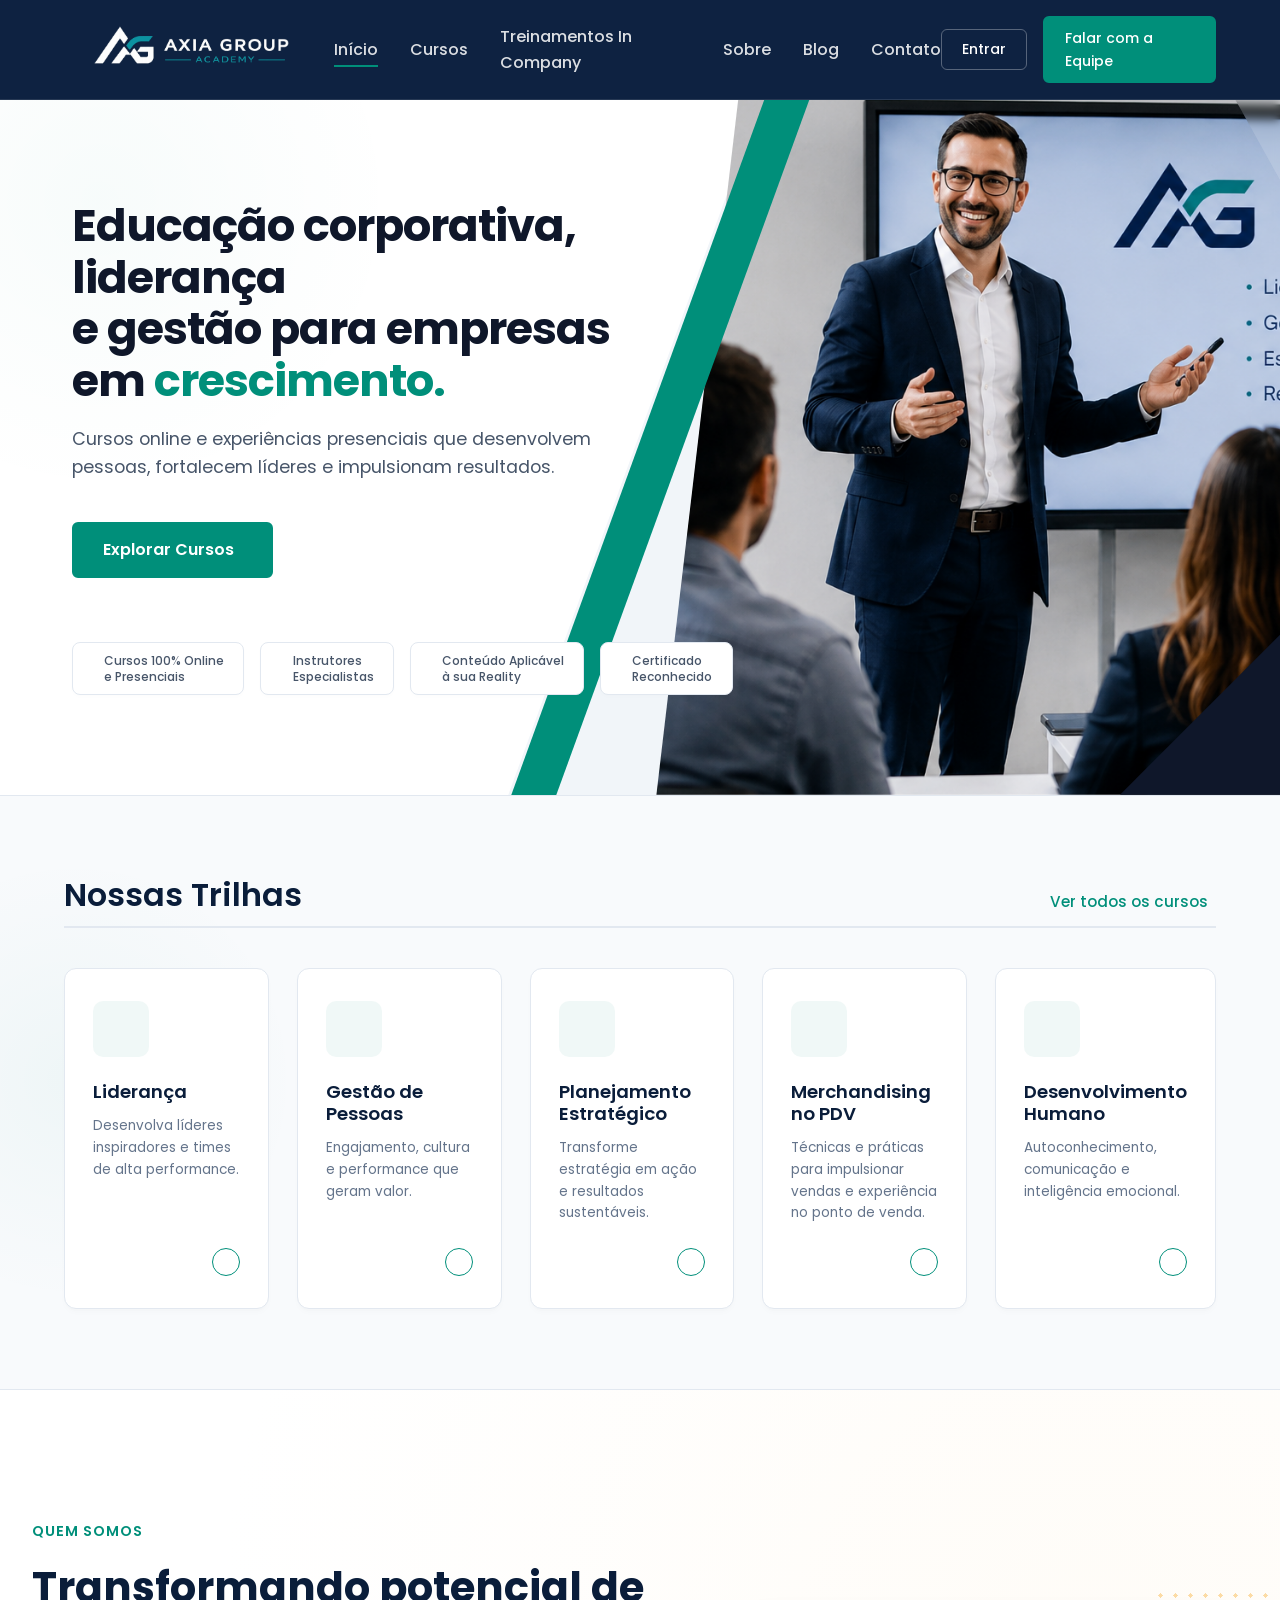
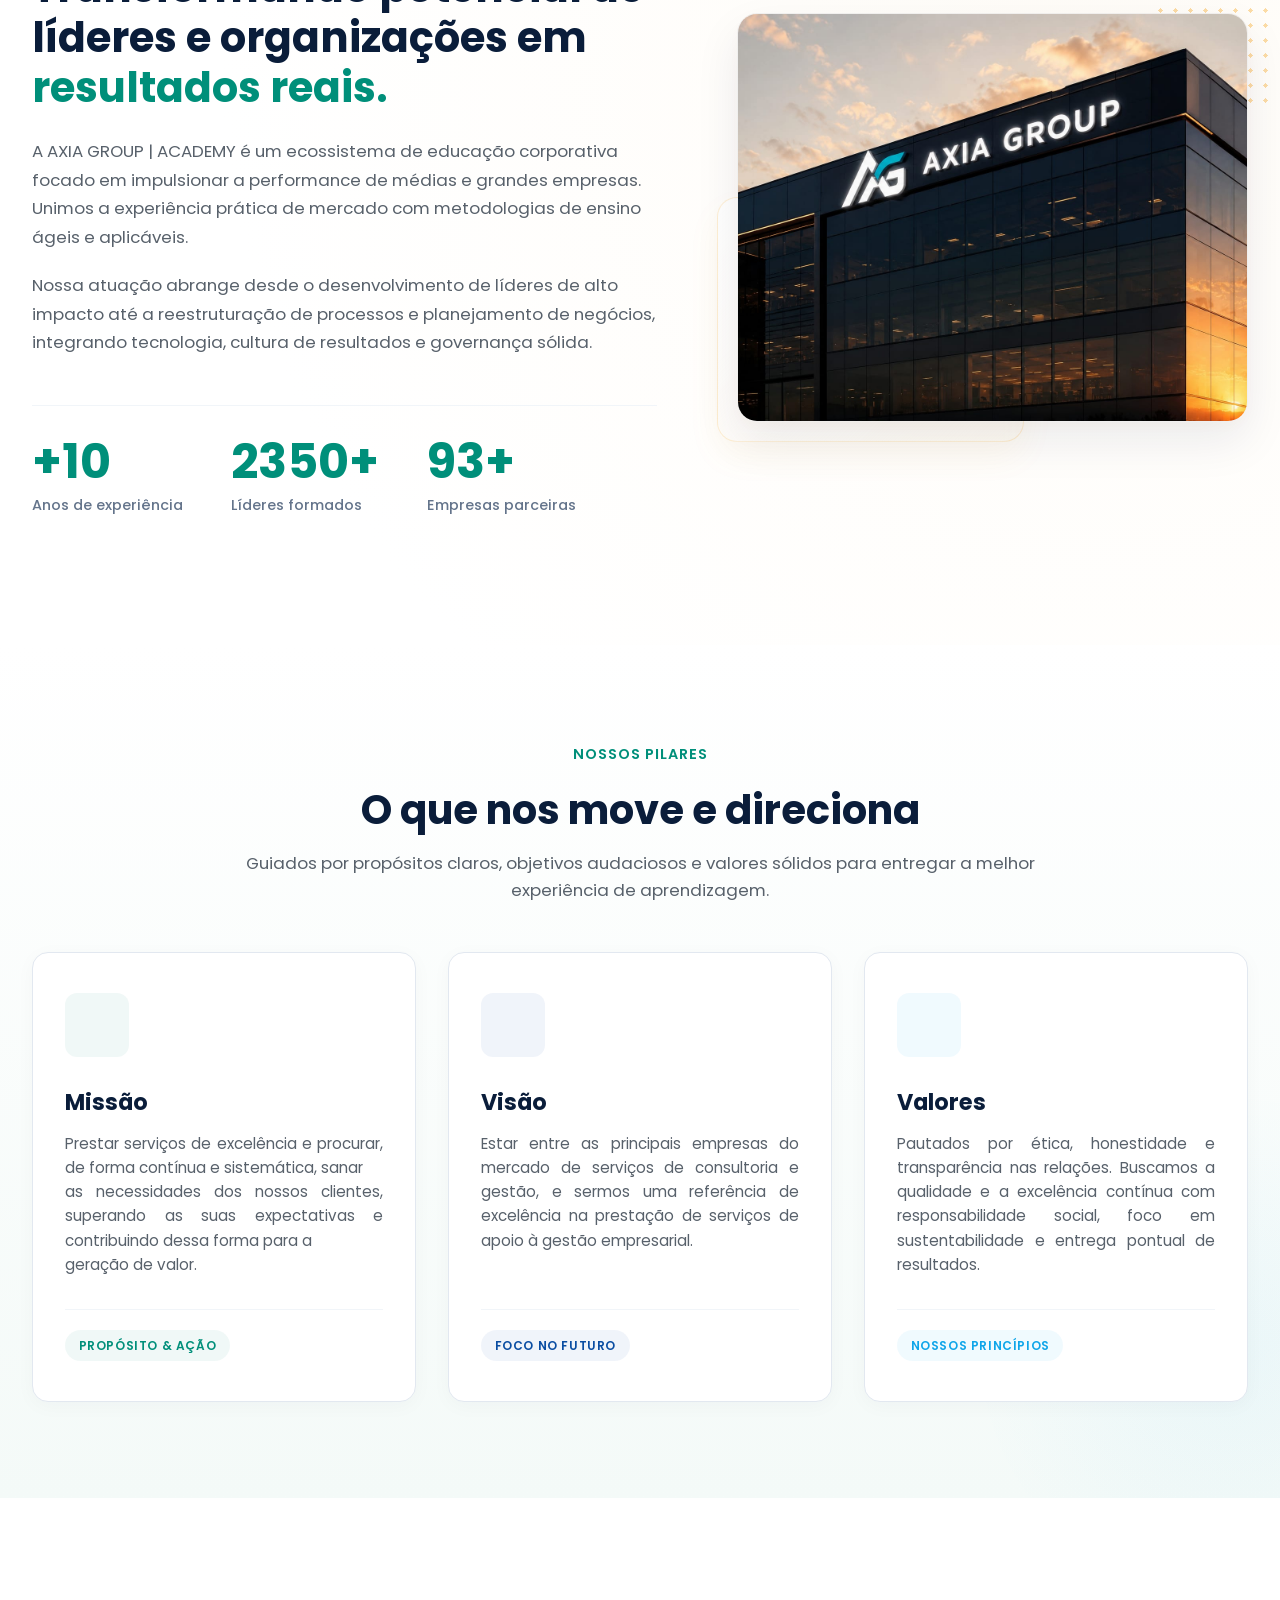
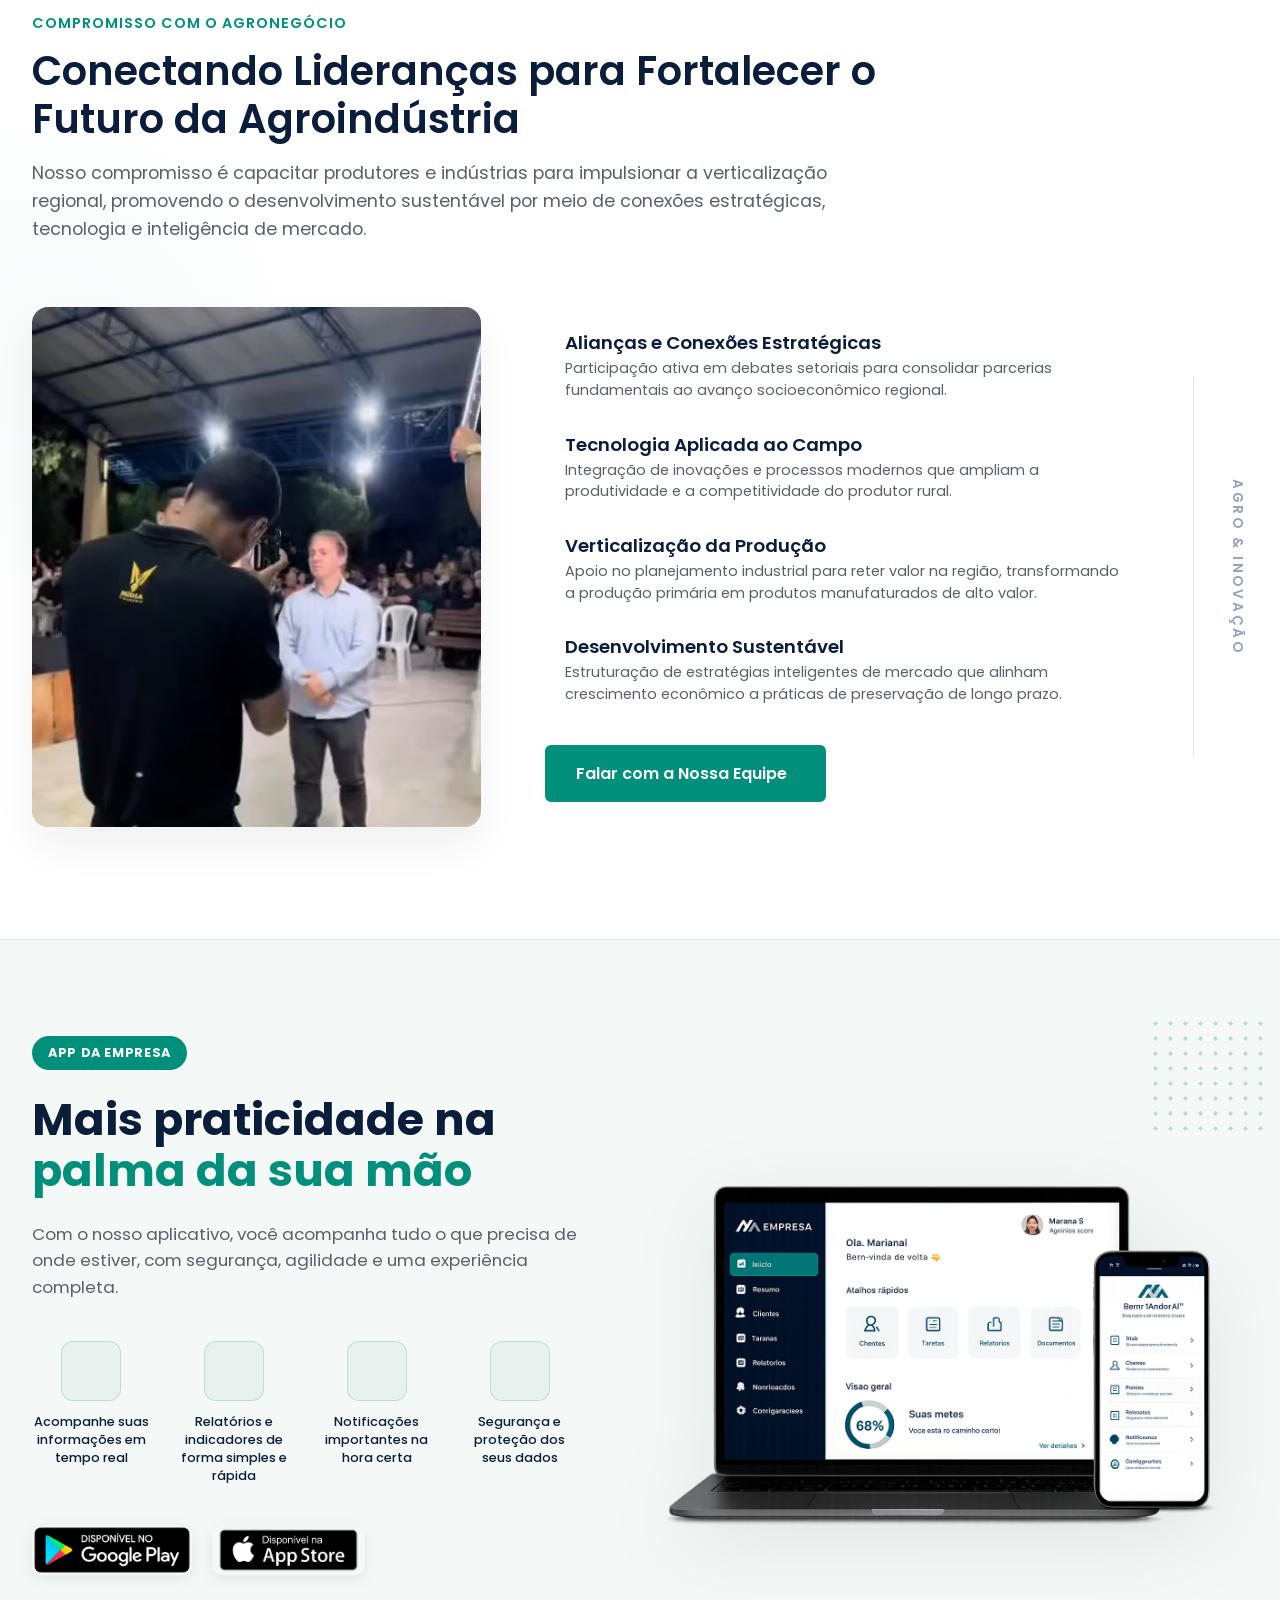
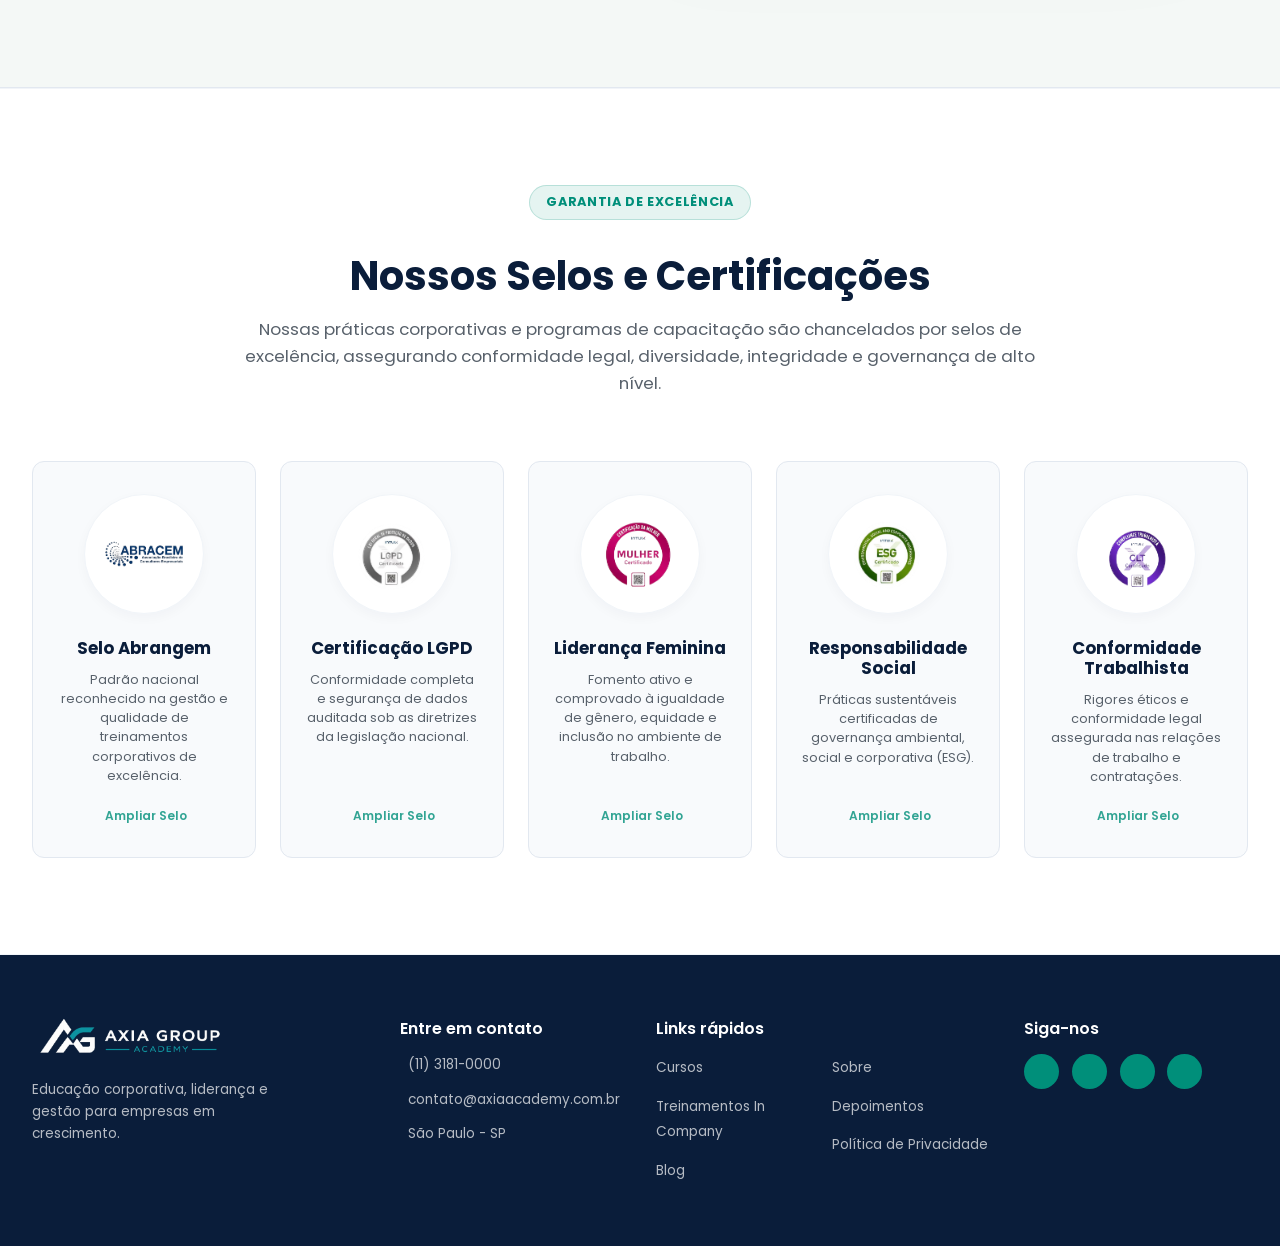
==== commit e22f52ad: "terminei pagina principal" ====
--- a/index.html
+++ b/index.html
@@ -242,6 +242,116 @@
                 Autoconhecimento, comunicação e inteligência emocional.
               </p>
               <div class="trilha-arrow"><i class="ph ph-arrow-right"></i></div>
+            </div>
+          </div>
+        </div>
+      </section>
+
+      <!-- SEÇÃO QUEM SOMOS -->
+      <section class="secao-quem-somos" id="sobre">
+        <div class="container quem-somos-container">
+          <div class="quem-somos-grid">
+            <!-- Esquerda: Conteúdo de Texto e Stats -->
+            <div class="quem-somos-content fade-up">
+              <span class="destaque-label text-accent">Quem Somos</span>
+              <h2 class="quem-somos-title">
+                Transformando potencial de líderes e organizações em <span class="text-accent">resultados reais.</span>
+              </h2>
+              <p class="quem-somos-desc">
+                A AXIA GROUP | ACADEMY é um ecossistema de educação corporativa focado em impulsionar a performance de médias e grandes empresas. Unimos a experiência prática de mercado com metodologias de ensino ágeis e aplicáveis.
+              </p>
+              <p class="quem-somos-desc">
+                Nossa atuação abrange desde o desenvolvimento de líderes de alto impacto até a reestruturação de processos e planejamento de negócios, integrando tecnologia, cultura de resultados e governança sólida.
+              </p>
+              
+              <!-- Stats Grid com contadores animados -->
+              <div class="quem-somos-stats">
+                <div class="stat-item">
+                  <span class="stat-number counter" data-target="10" data-suffix="" data-prefix="+">0</span>
+                  <span class="stat-label">Anos de experiência</span>
+                </div>
+                <div class="stat-item">
+                  <span class="stat-number counter" data-target="5000" data-suffix="+" data-prefix="">0</span>
+                  <span class="stat-label">Líderes formados</span>
+                </div>
+                <div class="stat-item">
+                  <span class="stat-number counter" data-target="200" data-suffix="+" data-prefix="">0</span>
+                  <span class="stat-label">Empresas parceiras</span>
+                </div>
+              </div>
+            </div>
+            
+            <!-- Direita: Imagem e Elementos Gráficos Decorativos -->
+            <div class="quem-somos-media fade-up delay-200">
+              <div class="media-frame-bg"></div>
+              <div class="media-dots"></div>
+              <div class="media-img-wrapper">
+                <img 
+                  src="assets/images/seção-empresa.jpeg" 
+                  alt="Equipe AXIA GROUP em reunião colaborativa" 
+                  class="quem-somos-img"
+                />
+              </div>
+            </div>
+          </div>
+        </div>
+      </section>
+
+      <!-- MISSÃO, VISÃO E VALORES SECTION -->
+      <section class="secao-mvv" id="sobre-nos">
+        <div class="container">
+          <div class="mvv-header fade-up">
+            <span class="destaque-label text-accent">Nossos Pilares</span>
+            <h2 class="mvv-section-title">O que nos move e direciona</h2>
+            <p class="mvv-section-subtitle">
+              Guiados por propósitos claros, objetivos audaciosos e valores sólidos para entregar a melhor experiência de aprendizagem.
+            </p>
+          </div>
+          
+          <div class="mvv-grid">
+            <!-- Card Missão -->
+            <div class="mvv-card mvv-card-missao fade-up">
+              <div class="mvv-card-bg"></div>
+              <div class="mvv-icon-wrapper">
+                <i class="ph-duotone ph-rocket"></i>
+              </div>
+              <h3 class="mvv-title">Missão</h3>
+              <p class="mvv-desc">
+                Prestar serviços de excelência e procurar, de forma contínua e sistemática, sanar <br>as necessidades dos nossos clientes, superando as suas expectativas e contribuindo dessa forma para a<br> geração de valor.
+              </p>
+              <div class="mvv-card-footer">
+                <span class="mvv-tag">Propósito &amp; Ação</span>
+              </div>
+            </div>
+
+            <!-- Card Visão -->
+            <div class="mvv-card mvv-card-visao fade-up delay-150">
+              <div class="mvv-card-bg"></div>
+              <div class="mvv-icon-wrapper">
+                <i class="ph-duotone ph-eye"></i>
+              </div>
+              <h3 class="mvv-title">Visão</h3>
+              <p class="mvv-desc">
+               Estar entre as principais empresas do mercado de serviços de consultoria e gestão, e sermos uma referência de excelência na prestação de serviços de apoio à gestão empresarial.
+              </p>
+              <div class="mvv-card-footer">
+                <span class="mvv-tag">Foco no Futuro</span>
+              </div>
+            </div>
+
+            <!-- Card Valores -->
+            <div class="mvv-card mvv-card-valores fade-up delay-300">
+              <div class="mvv-card-bg"></div>
+              <div class="mvv-icon-wrapper">
+                <i class="ph-duotone ph-shield-star"></i>
+              </div>
+              <h3 class="mvv-title">Valores</h3>
+              <p class="mvv-desc">
+                Pautados por ética, honestidade e transparência nas relações. Buscamos a qualidade e a excelência contínua com responsabilidade social, foco em sustentabilidade e entrega pontual de resultados.
+              </p>
+              <div class="mvv-card-footer">
+                <span class="mvv-tag">Nossos Princípios</span>
+              </div>
             </div>
           </div>
         </div>
@@ -275,7 +385,6 @@
                 loop
                 muted
                 playsinline
-                controls
                 class="incompany-portrait-img"
                 style="
                   object-fit: cover;
@@ -436,7 +545,7 @@
       </section>
 
       <!-- CERTIFICAÇÕES -->
-      <section class="secao-certificacoes" id="sobre">
+      <section class="secao-certificacoes" id="certificacoes">
         <div class="container">
           <!-- Header da Seção -->
           <div class="certificacoes-header fade-up">
--- a/css/styles.css
+++ b/css/styles.css
@@ -291,6 +291,19 @@
   overflow: hidden; /* Garante que nenhum elemento geométrico vaze a tela */
 }
 
+.hero::before {
+  content: "";
+  position: absolute;
+  left: -200px;
+  top: -100px;
+  width: 600px;
+  height: 600px;
+  border-radius: 50%;
+  background: radial-gradient(circle, rgba(0, 143, 122, 0.03) 0%, rgba(0, 143, 122, 0) 70%);
+  pointer-events: none;
+  z-index: 0;
+}
+
 .hero-mobile-wrapper {
   display: none;
 }
@@ -520,6 +533,448 @@
   }
 }
 
+.secao-quem-somos {
+  padding: 8rem 0;
+  background: radial-gradient(circle at 85% 30%, rgba(245, 158, 11, 0.03) 0%, #ffffff 70%);
+  position: relative;
+}
+
+.quem-somos-grid {
+  display: grid;
+  grid-template-columns: 1.1fr 0.9fr;
+  gap: 5rem;
+  align-items: center;
+}
+
+.quem-somos-title {
+  font-size: 2.6rem;
+  color: #0a1d3a;
+  font-weight: 700;
+  line-height: 1.2;
+  margin-top: 0.5rem;
+  margin-bottom: 1.5rem;
+}
+
+.quem-somos-desc {
+  font-size: 1.05rem;
+  color: #58616b;
+  line-height: 1.7;
+  margin-bottom: 1.25rem;
+}
+
+.quem-somos-stats {
+  display: flex;
+  gap: 3rem;
+  margin-top: 3rem;
+  border-top: 1px solid #f1f5f9;
+  padding-top: 2rem;
+}
+
+.stat-item {
+  display: flex;
+  flex-direction: column;
+}
+
+.stat-number {
+  font-size: 3rem;
+  font-weight: 700;
+  color: #008f7a;
+  line-height: 1;
+}
+
+.stat-label {
+  font-size: 0.9rem;
+  color: #64748b;
+  font-weight: 500;
+  margin-top: 0.5rem;
+}
+
+/* Media styling */
+.quem-somos-media {
+  position: relative;
+  display: flex;
+  align-items: center;
+  justify-content: center;
+}
+
+.media-frame-bg {
+  position: absolute;
+  bottom: -20px;
+  left: -20px;
+  width: 60%;
+  height: 60%;
+  background: linear-gradient(135deg, rgba(255, 255, 255, 0.75) 0%, rgba(245, 158, 11, 0.04) 100%);
+  backdrop-filter: blur(8px);
+  -webkit-backdrop-filter: blur(8px);
+  border-radius: 20px;
+  z-index: 1;
+  transition: all 0.5s cubic-bezier(0.16, 1, 0.3, 1);
+  border: 1px solid rgba(245, 158, 11, 0.15);
+  box-shadow: 0 15px 35px rgba(245, 158, 11, 0.05);
+}
+
+.quem-somos-media:hover .media-frame-bg {
+  transform: translate(-12px, 12px) rotate(-1deg);
+  background: linear-gradient(135deg, rgba(255, 255, 255, 0.85) 0%, rgba(245, 158, 11, 0.08) 100%);
+  border-color: rgba(245, 158, 11, 0.35);
+  box-shadow: 0 25px 50px rgba(245, 158, 11, 0.12);
+}
+
+.media-dots {
+  position: absolute;
+  top: -25px;
+  right: -25px;
+  z-index: 1;
+  background-image: radial-gradient(#f59e0b 20%, transparent 20%);
+  background-size: 15px 15px;
+  width: 120px;
+  height: 120px;
+  opacity: 0.35;
+}
+
+.media-img-wrapper {
+  border-radius: 20px;
+  overflow: hidden;
+  box-shadow: 0 20px 45px rgba(10, 29, 58, 0.08), 0 5px 15px rgba(245, 158, 11, 0.03);
+  z-index: 2;
+  position: relative;
+  width: 100%;
+  aspect-ratio: 1.25;
+  border: 1px solid rgba(10, 29, 58, 0.06);
+}
+
+.quem-somos-img {
+  width: 100%;
+  height: 100%;
+  object-fit: cover;
+  transition: transform 0.6s cubic-bezier(0.16, 1, 0.3, 1);
+}
+
+.quem-somos-media:hover .quem-somos-img {
+  transform: scale(1.04);
+}
+
+/* Responsividade para Quem Somos */
+@media (max-width: 992px) {
+  .secao-quem-somos {
+    padding: 5rem 0;
+  }
+  .quem-somos-grid {
+    grid-template-columns: 1fr;
+    gap: 4rem;
+  }
+  .quem-somos-title {
+    font-size: 2.2rem;
+  }
+  .quem-somos-stats {
+    gap: 2rem;
+    justify-content: space-between;
+  }
+  .media-img-wrapper {
+    max-width: 550px;
+    margin: 0 auto;
+  }
+}
+
+@media (max-width: 576px) {
+  .quem-somos-stats {
+    flex-direction: column;
+    gap: 1.5rem;
+    align-items: center;
+    text-align: center;
+  }
+  .stat-number {
+    font-size: 2.5rem;
+  }
+}
+
+/* ==========================================================================
+   SEÇÃO MISSÃO, VISÃO E VALORES (MVV)
+   ========================================================================== */
+.secao-mvv {
+  padding: 6rem 0;
+  background: linear-gradient(180deg, #ffffff 0%, #f4faf8 100%);
+  position: relative;
+  overflow: hidden;
+}
+
+.secao-mvv::after {
+  content: "";
+  position: absolute;
+  right: -200px;
+  bottom: -100px;
+  width: 500px;
+  height: 500px;
+  border-radius: 50%;
+  background: radial-gradient(circle, rgba(14, 165, 233, 0.05) 0%, rgba(14, 165, 233, 0) 75%);
+  pointer-events: none;
+  z-index: 0;
+}
+
+.mvv-header {
+  text-align: center;
+  max-width: 800px;
+  margin: 0 auto 3rem;
+}
+
+.mvv-section-title {
+  font-size: 2.5rem;
+  color: #0a1d3a;
+  font-weight: 700;
+  margin-top: 0.5rem;
+  margin-bottom: 1rem;
+  line-height: 1.2;
+}
+
+.mvv-section-subtitle {
+  font-size: 1.05rem;
+  color: #58616b;
+  line-height: 1.6;
+}
+
+.mvv-grid {
+  display: grid;
+  grid-template-columns: repeat(3, 1fr);
+  gap: 2rem;
+  margin-top: 3rem;
+}
+
+.mvv-card {
+  background: #ffffff;
+  border: 1px solid #e2e8f0;
+  border-radius: 16px;
+  padding: 2.5rem 2rem;
+  position: relative;
+  overflow: hidden;
+  display: flex;
+  flex-direction: column;
+  align-items: flex-start;
+  transition: all 0.4s cubic-bezier(0.16, 1, 0.3, 1);
+  box-shadow: 0 4px 20px rgba(10, 29, 58, 0.03);
+  z-index: 1;
+}
+
+/* Top decorative light color bars on card hover */
+.mvv-card::before {
+  content: "";
+  position: absolute;
+  top: 0;
+  left: 0;
+  width: 100%;
+  height: 4px;
+  transform: scaleX(0);
+  transform-origin: left;
+  transition: transform 0.4s cubic-bezier(0.16, 1, 0.3, 1);
+}
+
+.mvv-card-missao::before {
+  background-color: #008f7a;
+}
+.mvv-card-visao::before {
+  background-color: #0a4da2;
+}
+.mvv-card-valores::before {
+  background-color: #0ea5e9;
+}
+
+.mvv-card:hover::before {
+  transform: scaleX(1);
+}
+
+/* Soft background gradient on hover */
+.mvv-card-bg {
+  position: absolute;
+  top: 0;
+  left: 0;
+  width: 100%;
+  height: 100%;
+  opacity: 0;
+  z-index: -1;
+  transition: opacity 0.4s ease;
+}
+
+.mvv-card-missao .mvv-card-bg {
+  background: linear-gradient(180deg, rgba(0, 143, 122, 0.02) 0%, rgba(0, 143, 122, 0) 100%);
+}
+.mvv-card-visao .mvv-card-bg {
+  background: linear-gradient(180deg, rgba(10, 77, 162, 0.02) 0%, rgba(10, 77, 162, 0) 100%);
+}
+.mvv-card-valores .mvv-card-bg {
+  background: linear-gradient(180deg, rgba(14, 165, 233, 0.02) 0%, rgba(14, 165, 233, 0) 100%);
+}
+
+.mvv-card:hover .mvv-card-bg {
+  opacity: 1;
+}
+
+/* Card hover translation & glowing shadows */
+.mvv-card-missao:hover {
+  transform: translateY(-8px);
+  border-color: rgba(0, 143, 122, 0.3);
+  box-shadow: 0 20px 40px rgba(0, 143, 122, 0.08);
+}
+
+.mvv-card-visao:hover {
+  transform: translateY(-8px);
+  border-color: rgba(10, 77, 162, 0.3);
+  box-shadow: 0 20px 40px rgba(10, 77, 162, 0.08);
+}
+
+.mvv-card-valores:hover {
+  transform: translateY(-8px);
+  border-color: rgba(14, 165, 233, 0.3);
+  box-shadow: 0 20px 40px rgba(14, 165, 233, 0.08);
+}
+
+/* Icon wrappers */
+.mvv-icon-wrapper {
+  width: 64px;
+  height: 64px;
+  border-radius: 12px;
+  display: flex;
+  align-items: center;
+  justify-content: center;
+  font-size: 2rem;
+  margin-bottom: 2rem;
+  transition: all 0.4s cubic-bezier(0.16, 1, 0.3, 1);
+}
+
+.mvv-card-missao .mvv-icon-wrapper {
+  background-color: rgba(0, 143, 122, 0.06);
+  color: #008f7a;
+}
+.mvv-card-visao .mvv-icon-wrapper {
+  background-color: rgba(10, 77, 162, 0.06);
+  color: #0a4da2;
+}
+.mvv-card-valores .mvv-icon-wrapper {
+  background-color: rgba(14, 165, 233, 0.06);
+  color: #0ea5e9;
+}
+
+/* Icon hover transformations */
+.mvv-card:hover .mvv-icon-wrapper {
+  transform: scale(1.1) rotate(5deg);
+}
+
+.mvv-card-missao:hover .mvv-icon-wrapper {
+  background-color: #008f7a;
+  color: #ffffff;
+  box-shadow: 0 8px 20px rgba(0, 143, 122, 0.25);
+}
+.mvv-card-visao:hover .mvv-icon-wrapper {
+  background-color: #0a4da2;
+  color: #ffffff;
+  box-shadow: 0 8px 20px rgba(10, 77, 162, 0.25);
+}
+.mvv-card-valores:hover .mvv-icon-wrapper {
+  background-color: #0ea5e9;
+  color: #ffffff;
+  box-shadow: 0 8px 20px rgba(14, 165, 233, 0.25);
+}
+
+/* Titles and descriptions */
+.mvv-title {
+  font-size: 1.4rem;
+  font-weight: 700;
+  color: #0a1d3a;
+  margin-bottom: 1rem;
+  transition: color 0.3s ease;
+}
+
+.mvv-card-missao:hover .mvv-title {
+  color: #008f7a;
+}
+.mvv-card-visao:hover .mvv-title {
+  color: #0a4da2;
+}
+.mvv-card-valores:hover .mvv-title {
+  color: #0ea5e9;
+}
+
+.mvv-desc {
+  font-size: 0.95rem;
+  color: #58616b;
+  line-height: 1.6;
+  margin-bottom: 2rem;
+  flex-grow: 1;
+  text-align: justify;
+}
+
+/* Footer tags styling */
+.mvv-card-footer {
+  width: 100%;
+  display: flex;
+  justify-content: flex-start;
+  border-top: 1px solid #f1f5f9;
+  padding-top: 1.25rem;
+  margin-top: auto;
+}
+
+.mvv-tag {
+  font-size: 0.75rem;
+  font-weight: 600;
+  text-transform: uppercase;
+  letter-spacing: 0.05em;
+  padding: 0.35rem 0.85rem;
+  border-radius: 50px;
+  transition: all 0.3s ease;
+}
+
+.mvv-card-missao .mvv-tag {
+  background-color: rgba(0, 143, 122, 0.06);
+  color: #008f7a;
+}
+.mvv-card-visao .mvv-tag {
+  background-color: rgba(10, 77, 162, 0.06);
+  color: #0a4da2;
+}
+.mvv-card-valores .mvv-tag {
+  background-color: rgba(14, 165, 233, 0.06);
+  color: #0ea5e9;
+}
+
+.mvv-card-missao:hover .mvv-tag {
+  background-color: rgba(0, 143, 122, 0.12);
+}
+.mvv-card-visao:hover .mvv-tag {
+  background-color: rgba(10, 77, 162, 0.12);
+}
+.mvv-card-valores:hover .mvv-tag {
+  background-color: rgba(14, 165, 233, 0.12);
+}
+
+/* Responsividade para MVV */
+@media (max-width: 992px) {
+  .mvv-grid {
+    grid-template-columns: repeat(2, 1fr);
+    gap: 1.5rem;
+  }
+  .mvv-card {
+    padding: 2rem 1.5rem;
+  }
+  .mvv-section-title {
+    font-size: 2.2rem;
+  }
+}
+
+@media (max-width: 768px) {
+  .secao-mvv {
+    padding: 4rem 0;
+  }
+  .mvv-grid {
+    grid-template-columns: 1fr;
+    gap: 1.5rem;
+  }
+  .mvv-card {
+    align-items: center;
+    text-align: center;
+  }
+  .mvv-card-footer {
+    justify-content: center;
+  }
+}
+
 /* ==========================================================================
    NOSSAS TRILHAS SECTION
    ========================================================================== */
@@ -528,6 +983,21 @@
   background-color: #f8fafc;
   border-top: 1px solid #e2e8f0;
   border-bottom: 1px solid #e2e8f0;
+  position: relative;
+  overflow: hidden;
+}
+
+.trilhas::before {
+  content: "";
+  position: absolute;
+  left: -150px;
+  top: 10%;
+  width: 450px;
+  height: 450px;
+  border-radius: 50%;
+  background: radial-gradient(circle, rgba(0, 143, 122, 0.04) 0%, rgba(0, 143, 122, 0) 70%);
+  pointer-events: none;
+  z-index: 0;
 }
 
 .trilhas .container {
@@ -633,6 +1103,21 @@
 .secao-incompany {
   padding: 7rem 0;
   background-color: #ffffff;
+  position: relative;
+  overflow: hidden;
+}
+
+.secao-incompany::before {
+  content: "";
+  position: absolute;
+  left: -200px;
+  top: 20%;
+  width: 500px;
+  height: 500px;
+  border-radius: 50%;
+  background: radial-gradient(circle, rgba(0, 143, 122, 0.035) 0%, rgba(0, 143, 122, 0) 75%);
+  pointer-events: none;
+  z-index: 0;
 }
 
 /* ==========================================================================
@@ -1418,9 +1903,10 @@
 }
 
 .footer .header-logo-container {
-  height: 80px;
-  margin-top: 0;
-  margin-left: 0;
+  height: 200px;
+  width: 250px;
+  margin-top: -75px;
+  margin-left: -20px;
 }
 
 .footer-container {
@@ -1445,6 +1931,7 @@
 }
 
 .footer-desc {
+  margin-top: -65px;
   color: rgba(255, 255, 255, 0.7);
   font-size: 0.85rem;
   max-width: 80%;
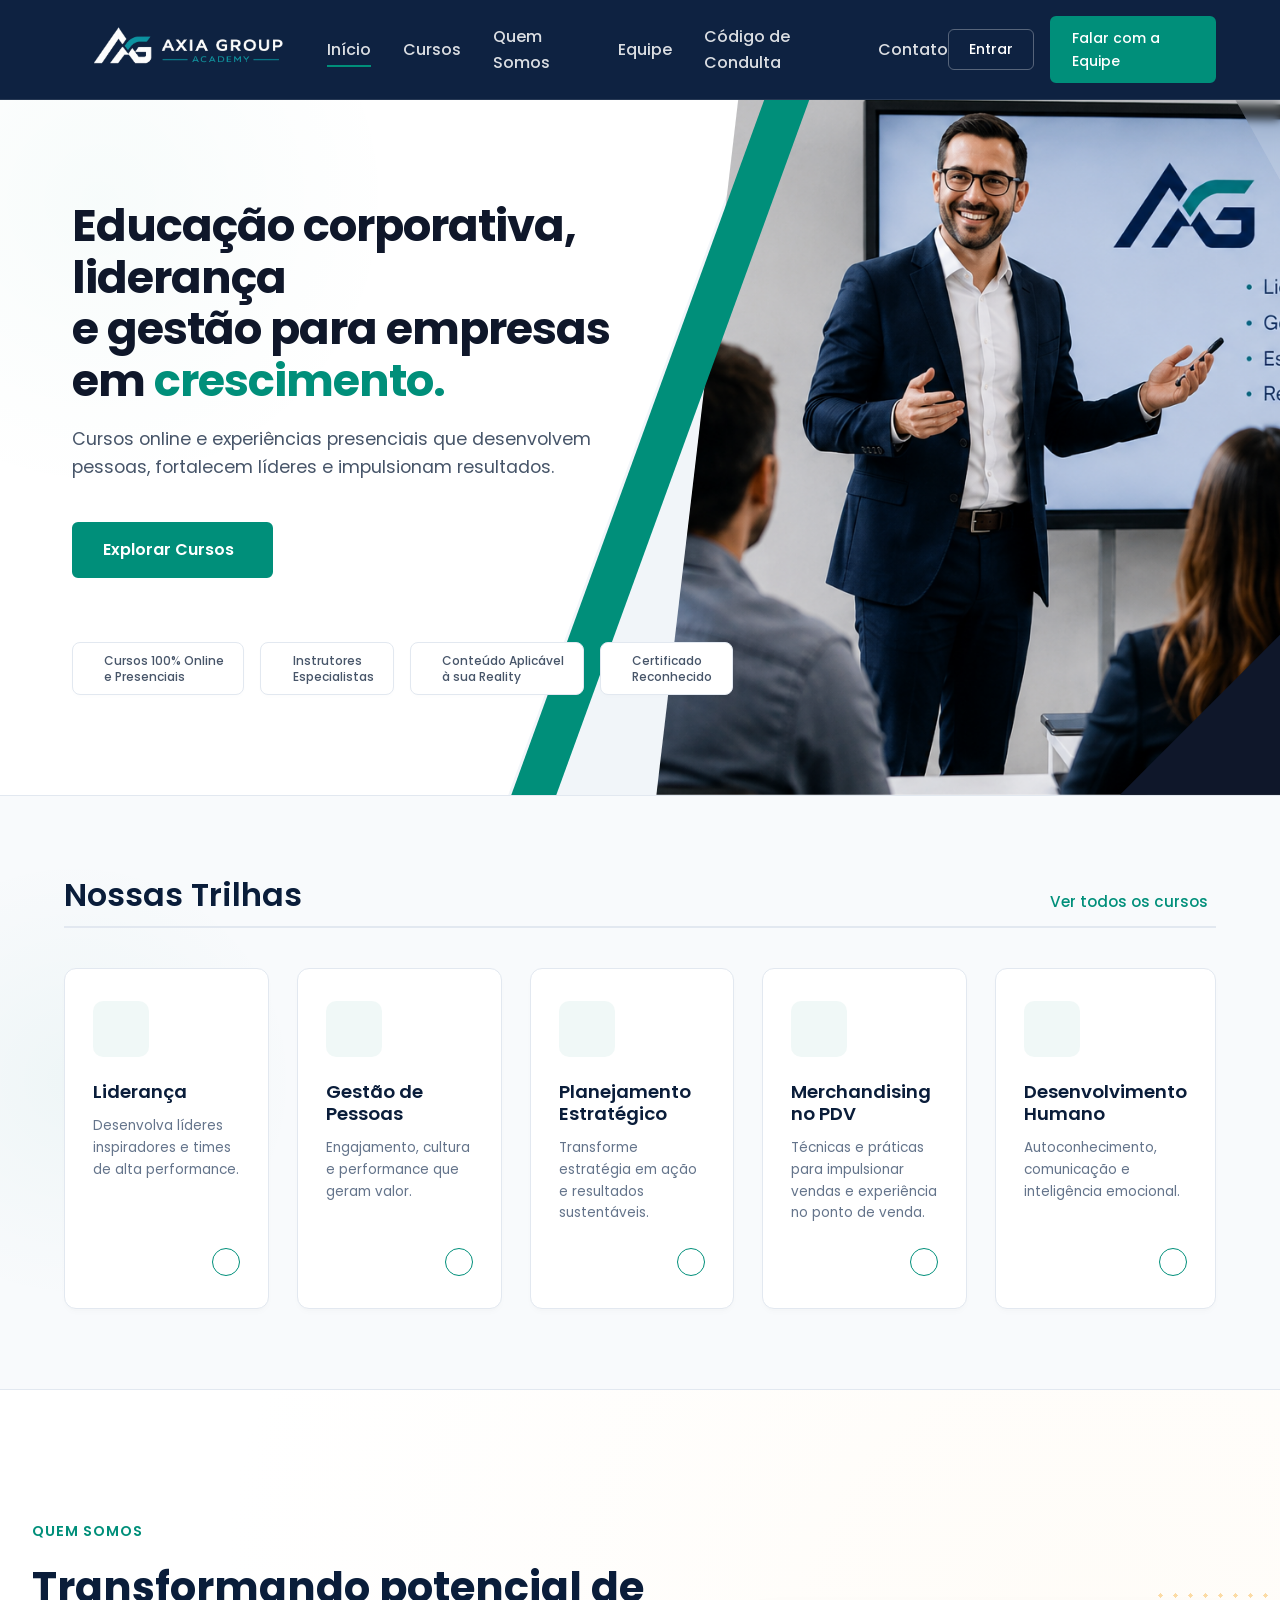
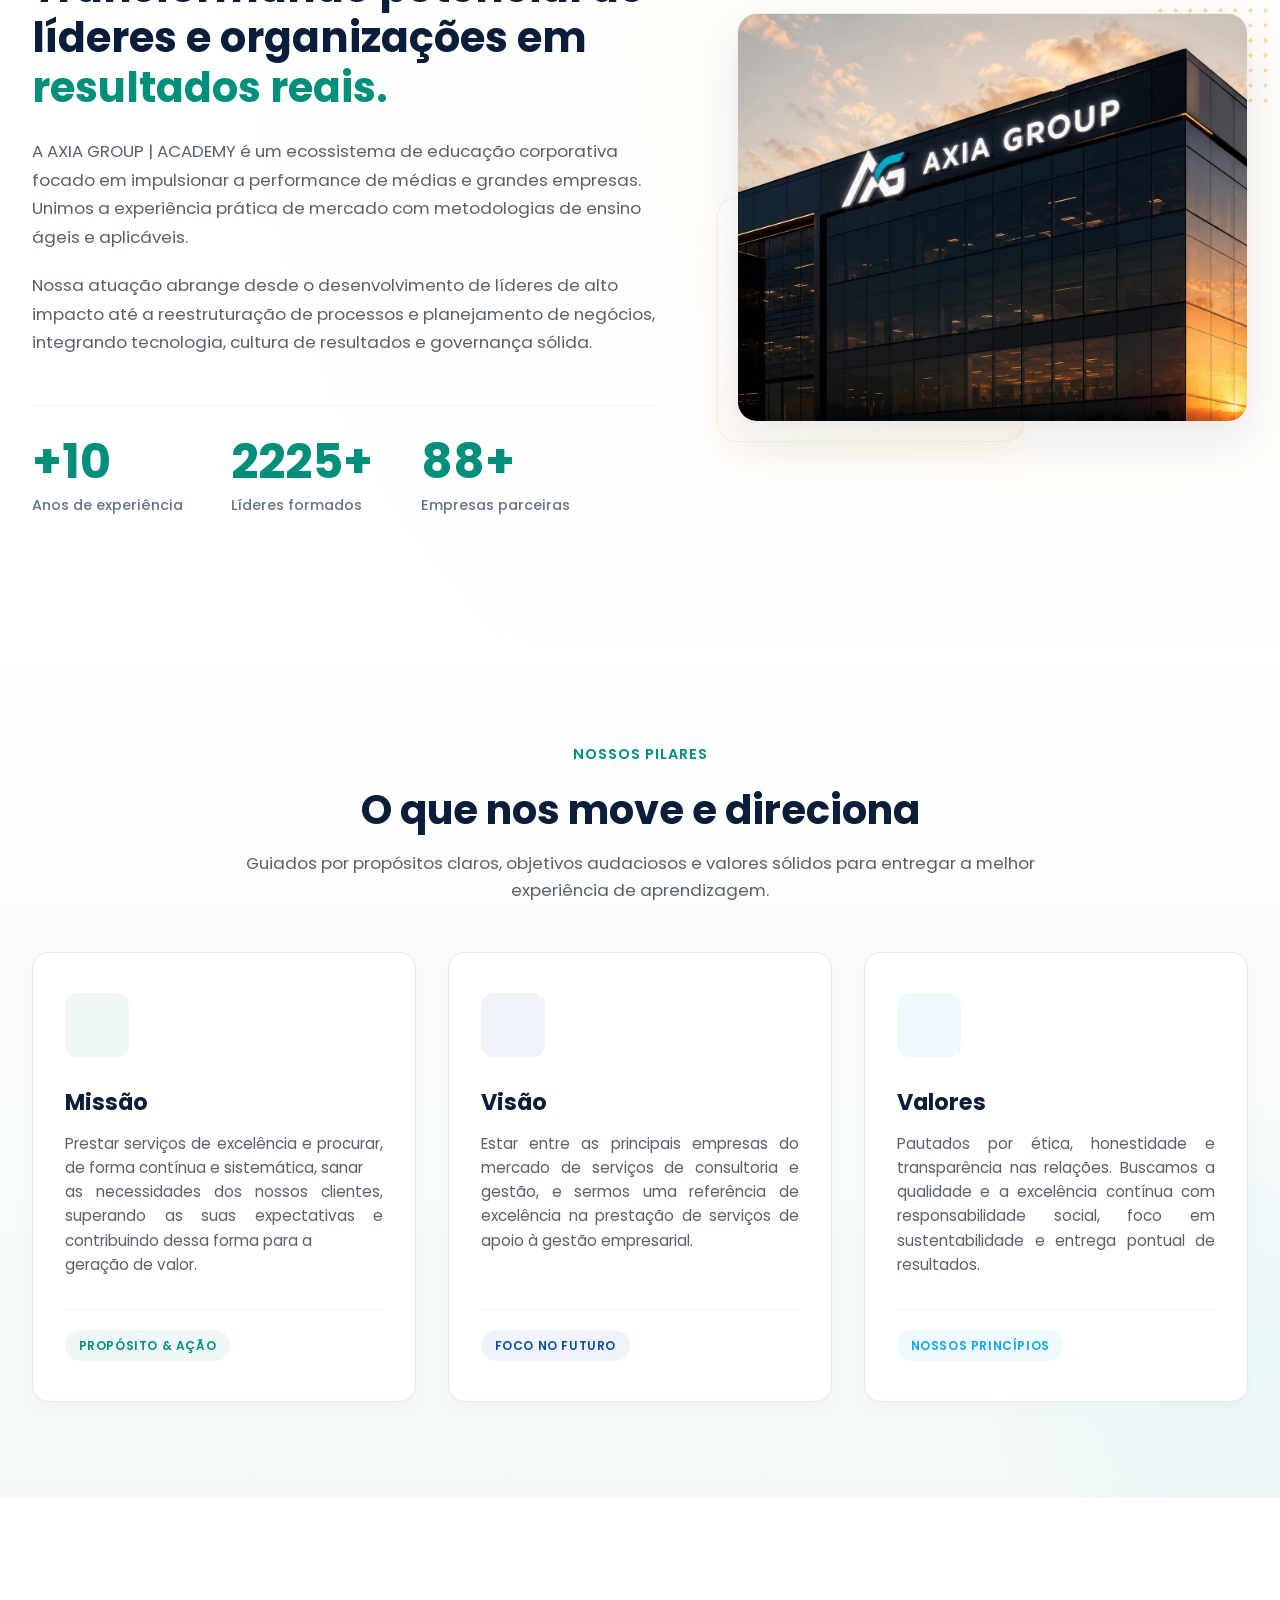
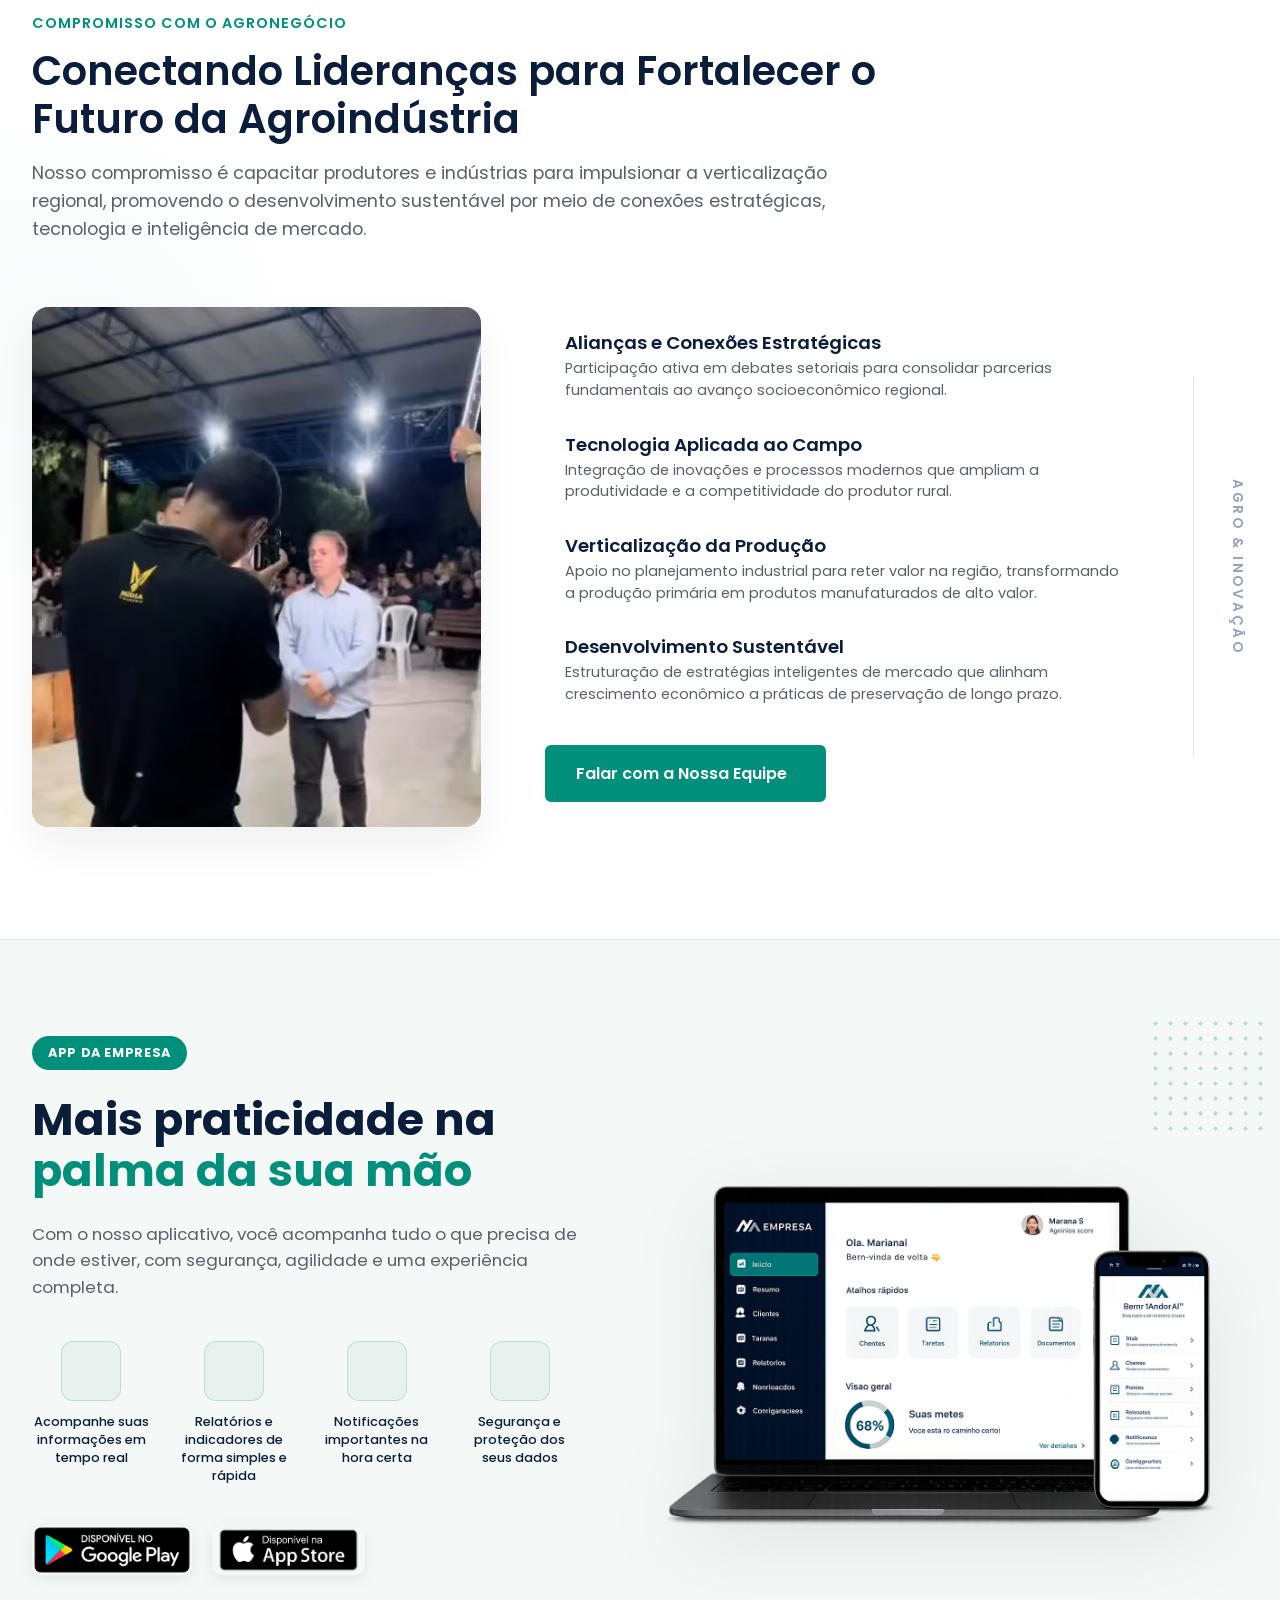
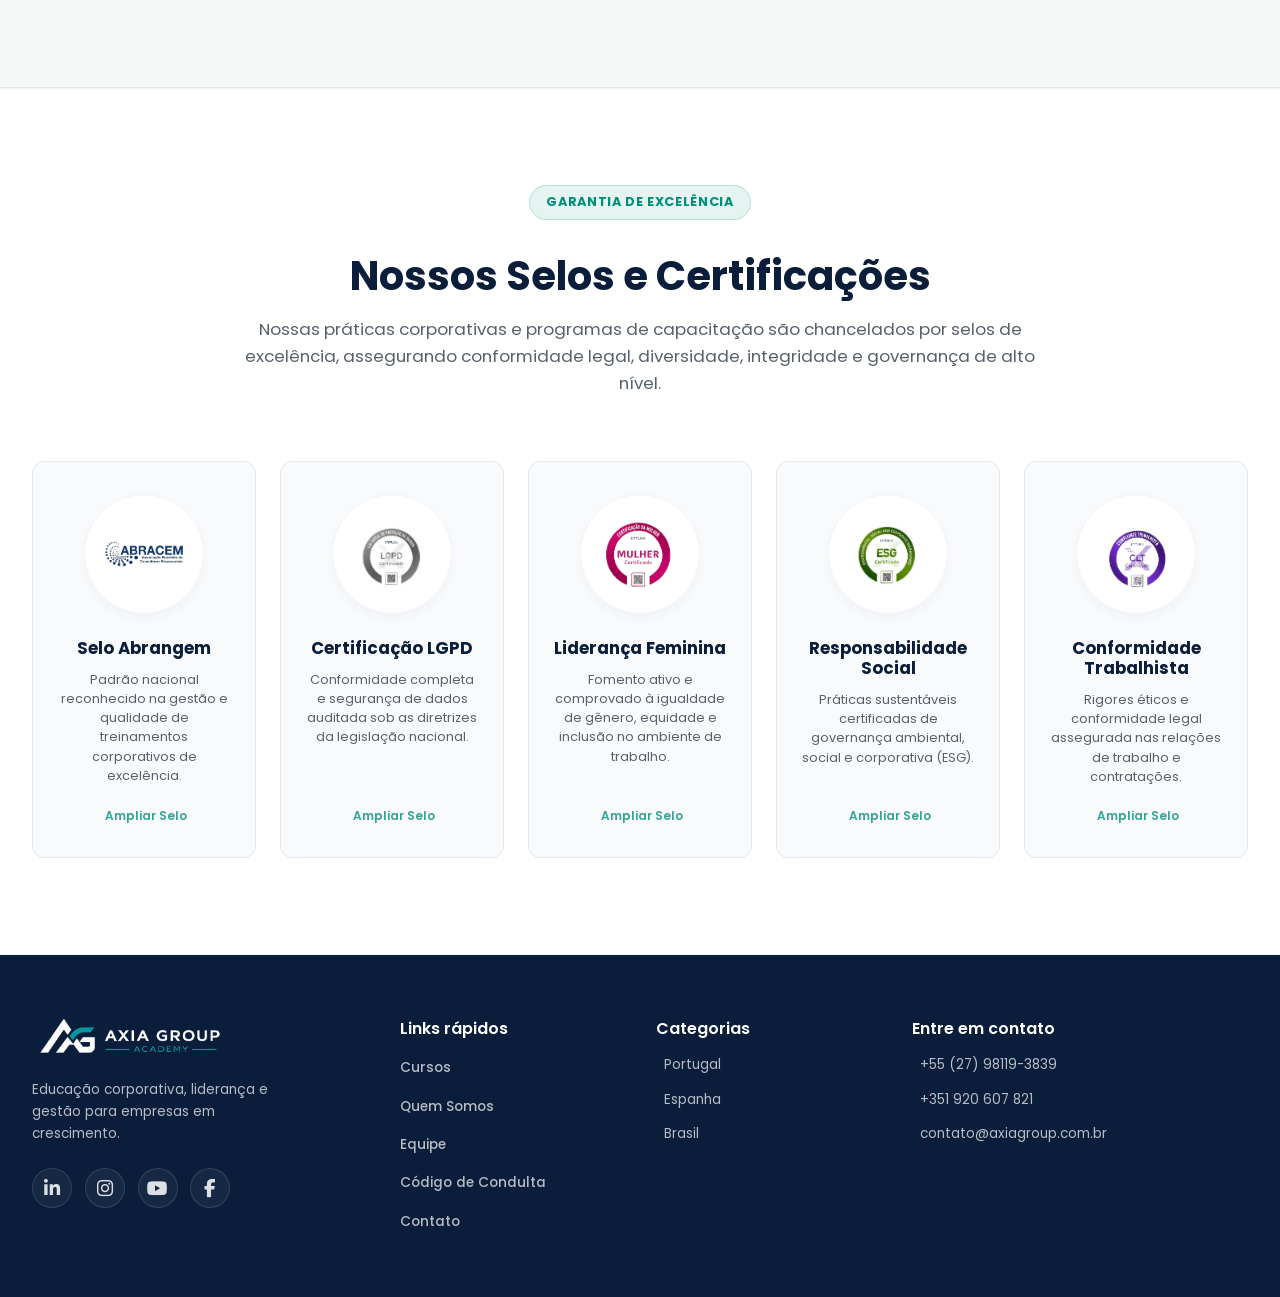
==== commit 474ff334: "Terminei o footer" ====
--- a/index.html
+++ b/index.html
@@ -20,6 +20,9 @@
     <!-- Phosphor Icons -->
     <script src="https://unpkg.com/@phosphor-icons/web"></script>
 
+    <!-- Font Awesome -->
+    <link rel="stylesheet" href="https://cdnjs.cloudflare.com/ajax/libs/font-awesome/6.5.1/css/all.min.css" />
+
     <!-- Custom CSS -->
     <link rel="stylesheet" href="css/styles.css?v=1.28" />
   </head>
@@ -36,10 +39,10 @@
             <li><a href="#inicio" class="nav-link active">Início</a></li>
             <li><a href="#cursos" class="nav-link">Cursos</a></li>
             <li>
-              <a href="#incompany" class="nav-link">Treinamentos In Company</a>
+              <a href="#sobre" class="nav-link">Quem Somos</a>
             </li>
-            <li><a href="#sobre" class="nav-link">Sobre</a></li>
-            <li><a href="#blog" class="nav-link">Blog</a></li>
+            <li><a href="#incompany" class="nav-link">Equipe</a></li>
+            <li><a href="#blog" class="nav-link">Código de Condulta</a></li>
             <li><a href="#contato" class="nav-link">Contato</a></li>
           </ul>
         </nav>
@@ -718,51 +721,50 @@
             Educação corporativa, liderança e gestão para empresas em
             crescimento.
           </p>
+          <div class="social-links footer-socials">
+            <a href="#" aria-label="LinkedIn"
+              ><i class="fa-brands fa-linkedin-in"></i
+            ></a>
+            <a href="#" aria-label="Instagram"
+              ><i class="fa-brands fa-instagram"></i
+            ></a>
+            <a href="#" aria-label="YouTube"
+              ><i class="fa-brands fa-youtube"></i></a>
+            <a href="#" aria-label="Facebook"
+              ><i class="fa-brands fa-facebook-f"></i
+            ></a>
+          </div>
+        </div>
+
+        <div class="footer-col links-col">
+          <h4>Links rápidos</h4>
+          <ul class="footer-links">
+            <li><a href="#cursos" class="nav-link">Cursos</a></li>
+            <li><a href="#sobre" class="nav-link">Quem Somos</a></li>
+            <li><a href="#incompany" class="nav-link">Equipe</a></li>
+            <li><a href="#blog" class="nav-link">Código de Condulta</a></li>
+            <li><a href="#contato" class="nav-link">Contato</a></li>
+          </ul>
+        </div>
+
+        <div class="footer-col">
+          <h4>Categorias</h4>
+          <ul class="footer-links location-links">
+            <li><i class="ph ph-map-pin"></i> Portugal</li>
+            <li><i class="ph ph-map-pin"></i> Espanha</li>
+            <li><i class="ph ph-map-pin"></i> Brasil</li>
+          </ul>
         </div>
 
         <div class="footer-col">
           <h4>Entre em contato</h4>
           <ul class="footer-links contact-links">
-            <li><i class="ph ph-phone"></i> (11) 3181-0000</li>
+            <li><i class="ph ph-phone"></i> +55 (27) 98119-3839</li>
+            <li><i class="ph ph-phone"></i> +351 920 607 821</li>
             <li>
-              <i class="ph ph-envelope-simple"></i> contato@axiaacademy.com.br
+              <i class="ph ph-envelope-simple"></i> contato@axiagroup.com.br
             </li>
-            <li><i class="ph ph-map-pin"></i> São Paulo - SP</li>
           </ul>
-        </div>
-
-        <div class="footer-col links-col">
-          <h4>Links rápidos</h4>
-          <div class="footer-links-grid">
-            <ul class="footer-links">
-              <li><a href="#cursos">Cursos</a></li>
-              <li><a href="#incompany">Treinamentos In Company</a></li>
-              <li><a href="#blog">Blog</a></li>
-            </ul>
-            <ul class="footer-links">
-              <li><a href="#sobre">Sobre</a></li>
-              <li><a href="#depoimentos">Depoimentos</a></li>
-              <li><a href="#">Política de Privacidade</a></li>
-            </ul>
-          </div>
-        </div>
-
-        <div class="footer-col social-col">
-          <h4>Siga-nos</h4>
-          <div class="social-links">
-            <a href="#" aria-label="LinkedIn"
-              ><i class="ph-fill ph-linkedin-logo"></i
-            ></a>
-            <a href="#" aria-label="Instagram"
-              ><i class="ph-fill ph-instagram-logo"></i
-            ></a>
-            <a href="#" aria-label="YouTube"
-              ><i class="ph-fill ph-youtube-logo"></i
-            ></a>
-            <a href="#" aria-label="Facebook"
-              ><i class="ph-fill ph-facebook-logo"></i
-            ></a>
-          </div>
         </div>
       </div>
     </footer>
--- a/css/styles.css
+++ b/css/styles.css
@@ -1911,7 +1911,7 @@
 
 .footer-container {
   display: grid;
-  grid-template-columns: 1.5fr 1fr 1.5fr 1fr;
+  grid-template-columns: 1.5fr 1fr 1fr 1.5fr;
   gap: 2rem;
 }
 
@@ -1937,19 +1937,25 @@
   max-width: 80%;
 }
 
+.footer-socials {
+  margin-top: 1.5rem;
+}
+
 .footer-col h4 {
   color: #ffffff;
   font-size: 1rem;
   margin-bottom: 1rem;
 }
 
-.contact-links {
+.contact-links,
+.location-links {
   display: flex;
   flex-direction: column;
   gap: 0.8rem;
 }
 
-.contact-links li {
+.contact-links li,
+.location-links li {
   display: flex;
   align-items: center;
   gap: 0.5rem;
@@ -1957,7 +1963,8 @@
   font-size: 0.85rem;
 }
 
-.contact-links i {
+.contact-links i,
+.location-links i {
   color: #008f7a;
   font-size: 1.2rem;
 }
@@ -1989,22 +1996,25 @@
 }
 
 .social-links a {
-  width: 35px;
-  height: 35px;
+  width: 40px;
+  height: 40px;
+  background: rgba(255, 255, 255, 0.05);
+  border: 1px solid rgba(255, 255, 255, 0.12);
+  border-radius: 50%;
+  display: flex;
+  align-items: center;
+  justify-content: center;
+  color: rgba(255, 255, 255, 0.85);
+  font-size: 1.15rem;
+  transition: all 0.3s cubic-bezier(0.4, 0, 0.2, 1);
+}
+
+.social-links a:hover {
   background: #008f7a;
-  border-radius: 50%;
-  display: flex;
-  align-items: center;
-  justify-content: center;
   color: #ffffff;
-  font-size: 1rem;
-  transition: 0.2s ease;
-}
-
-.social-links a:hover {
-  background: #ffffff;
-  color: #008f7a;
-  transform: translateY(-2px);
+  border-color: #008f7a;
+  transform: translateY(-3px);
+  box-shadow: 0 6px 15px rgba(0, 143, 122, 0.4);
 }
 
 /* ==========================================================================
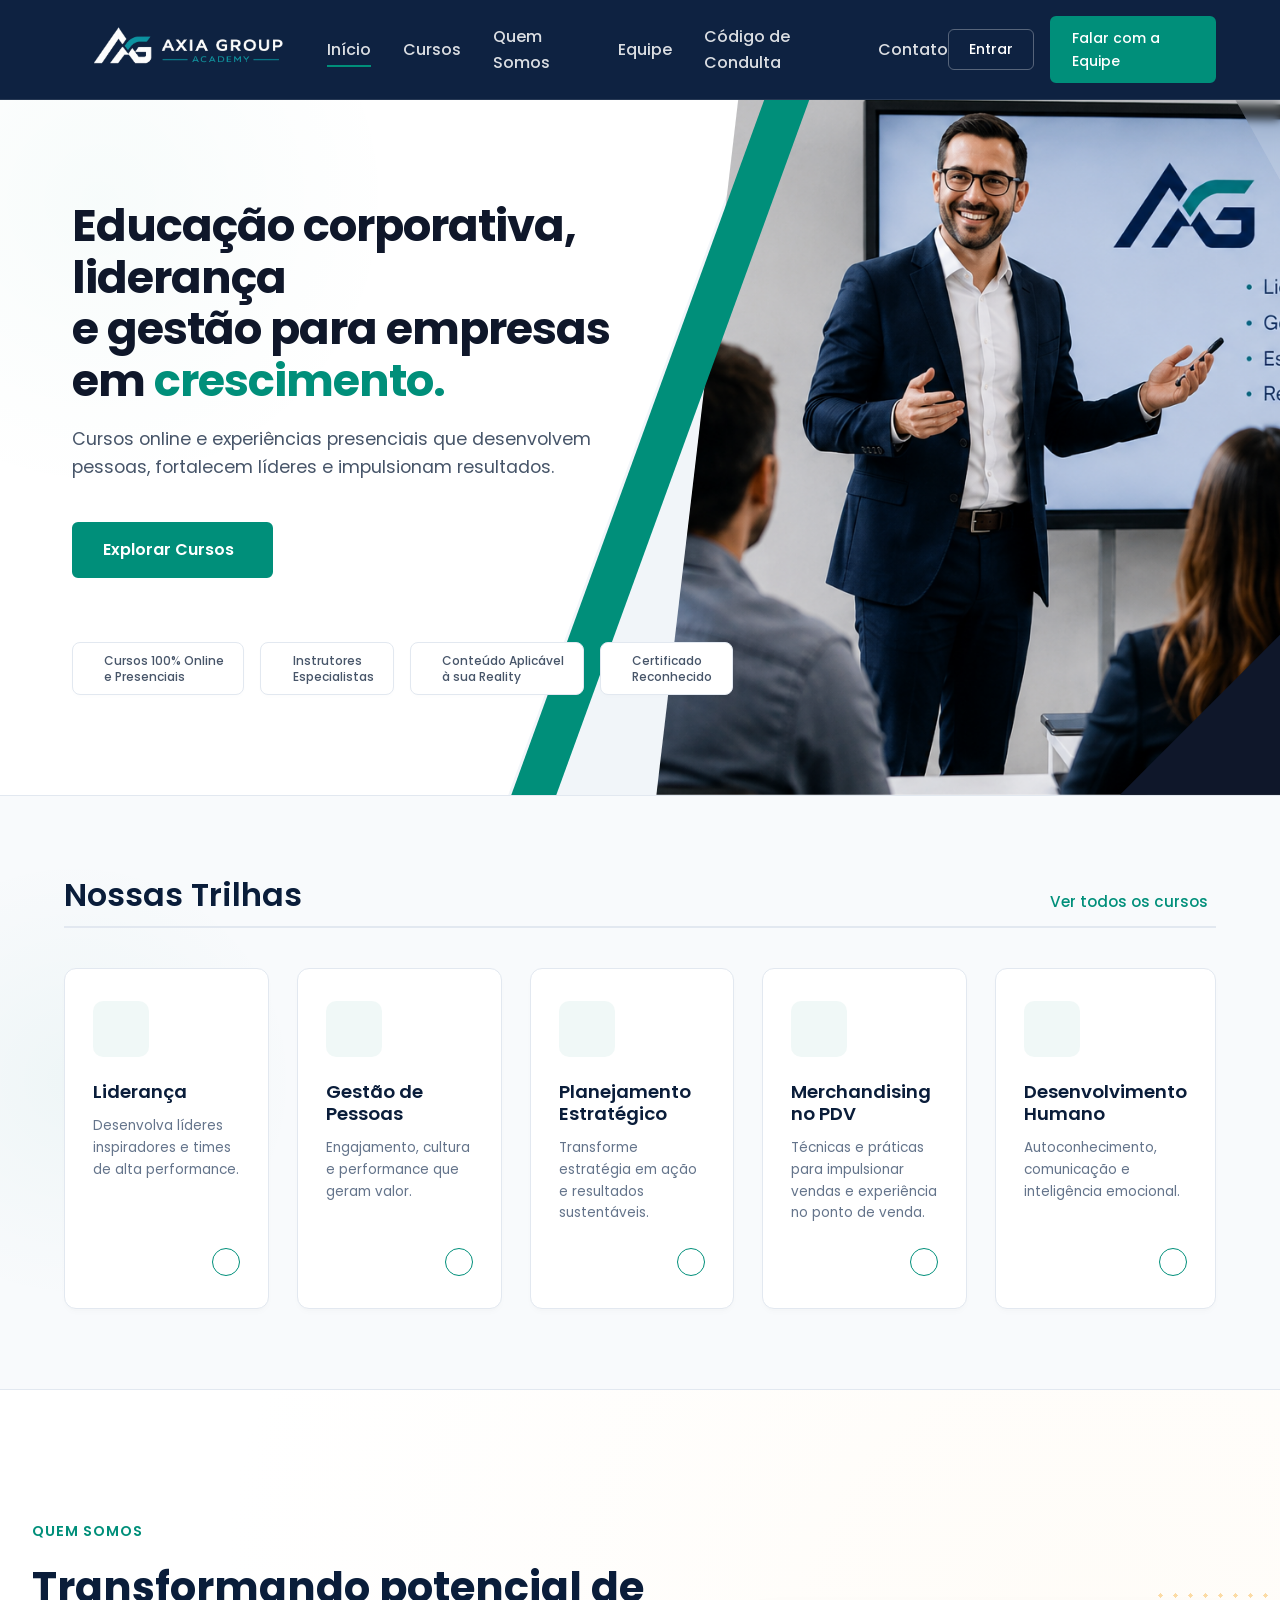
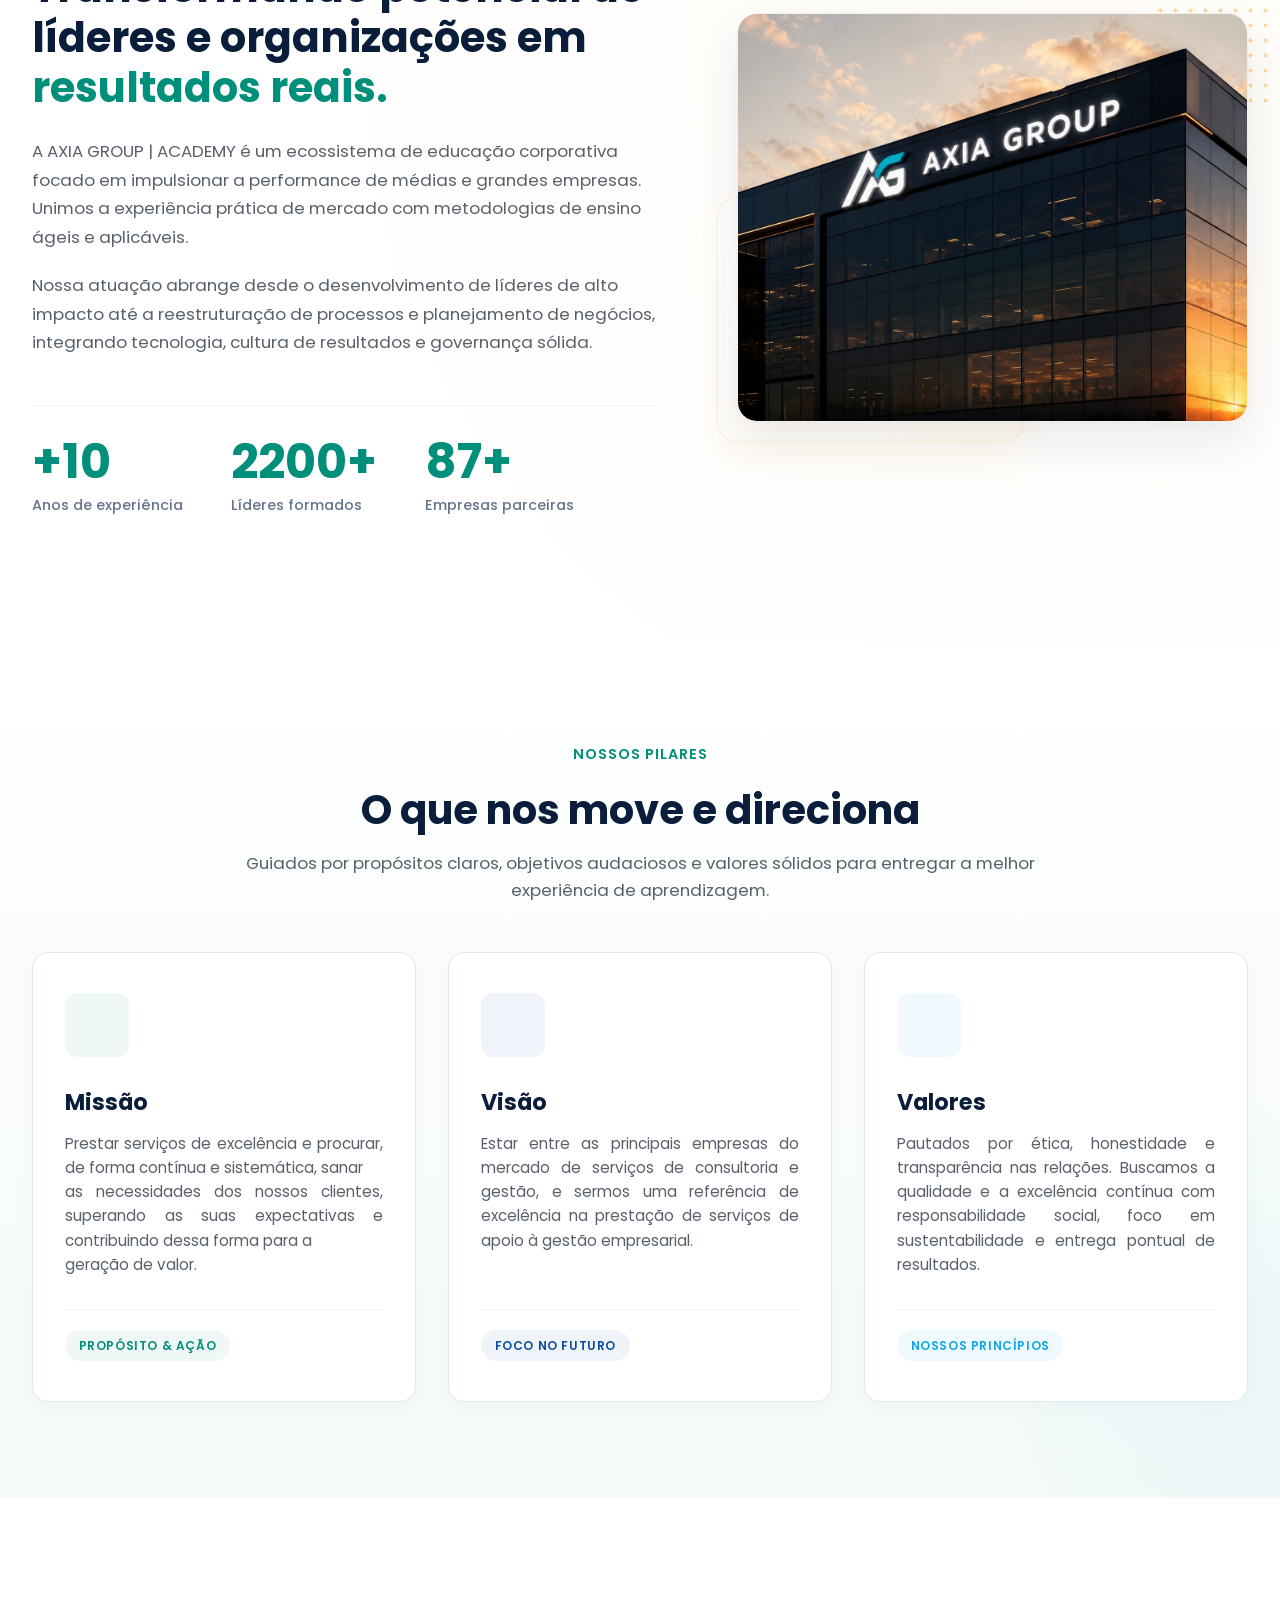
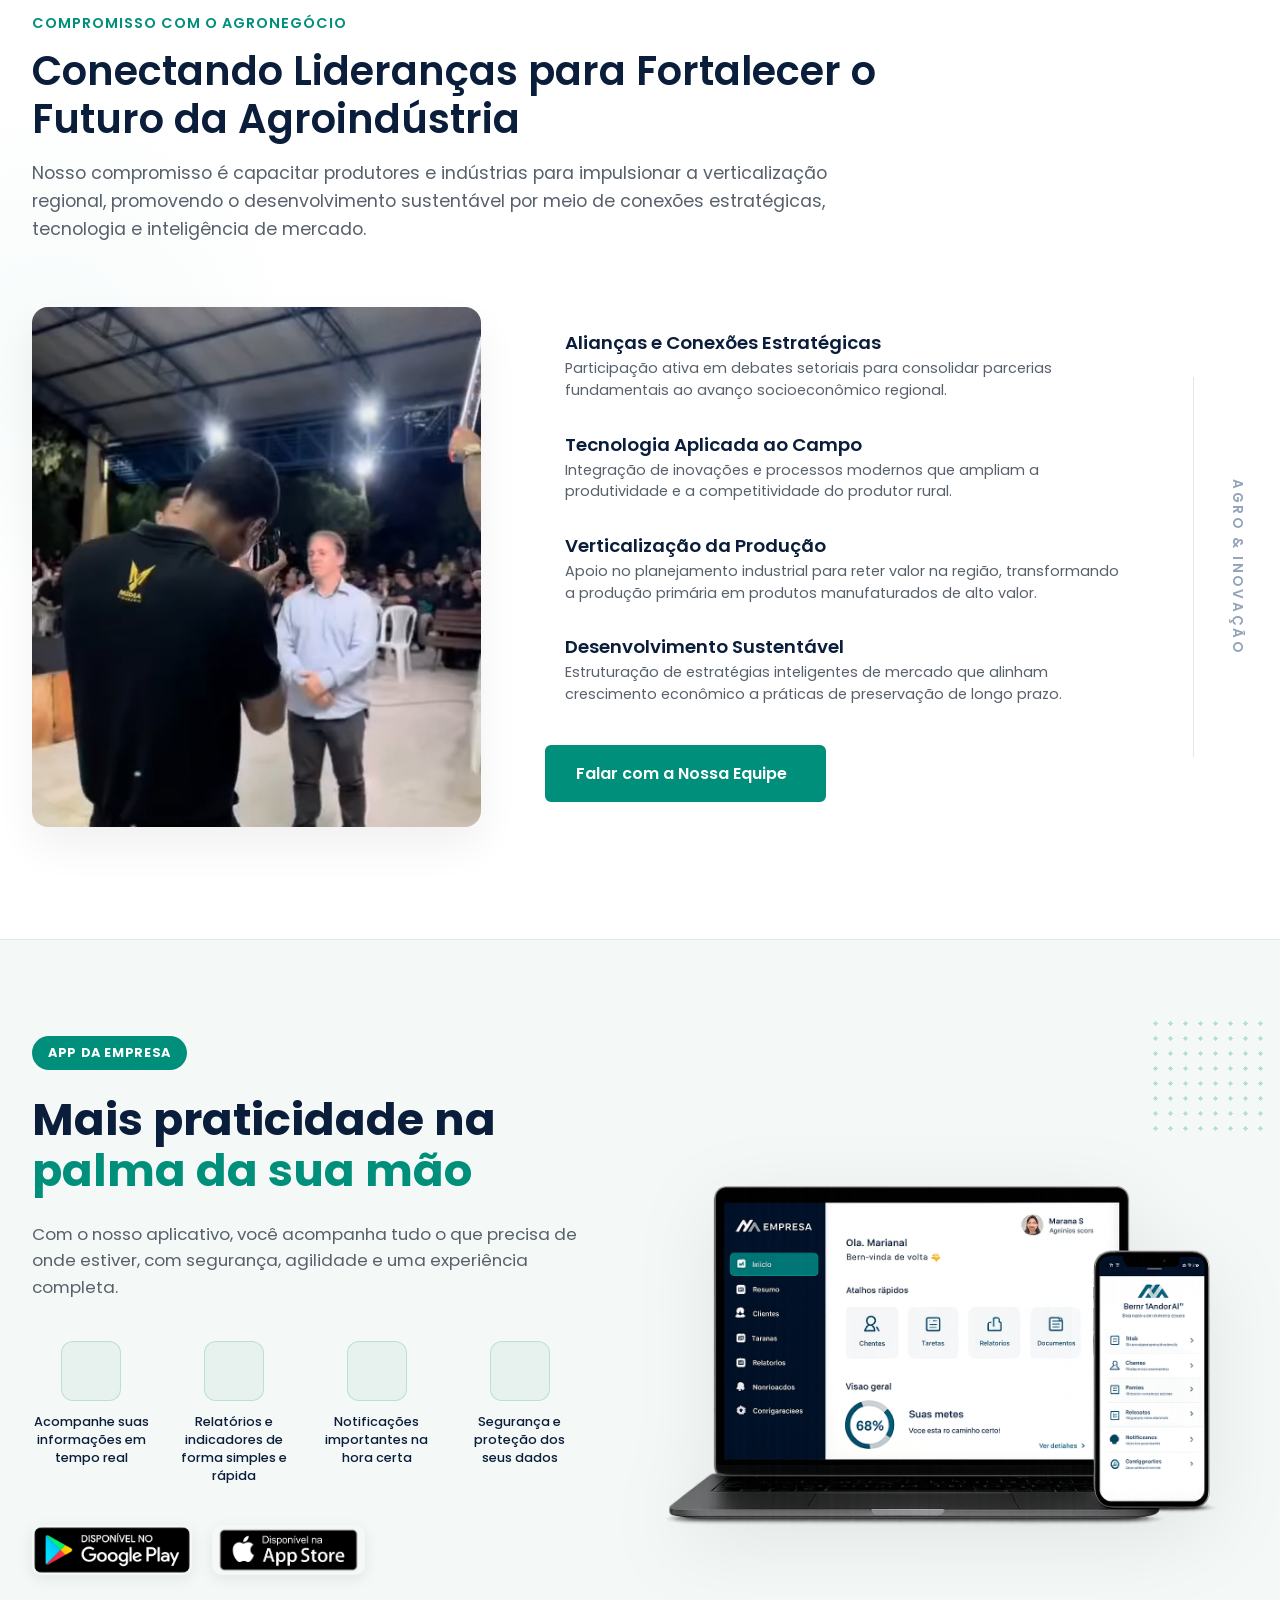
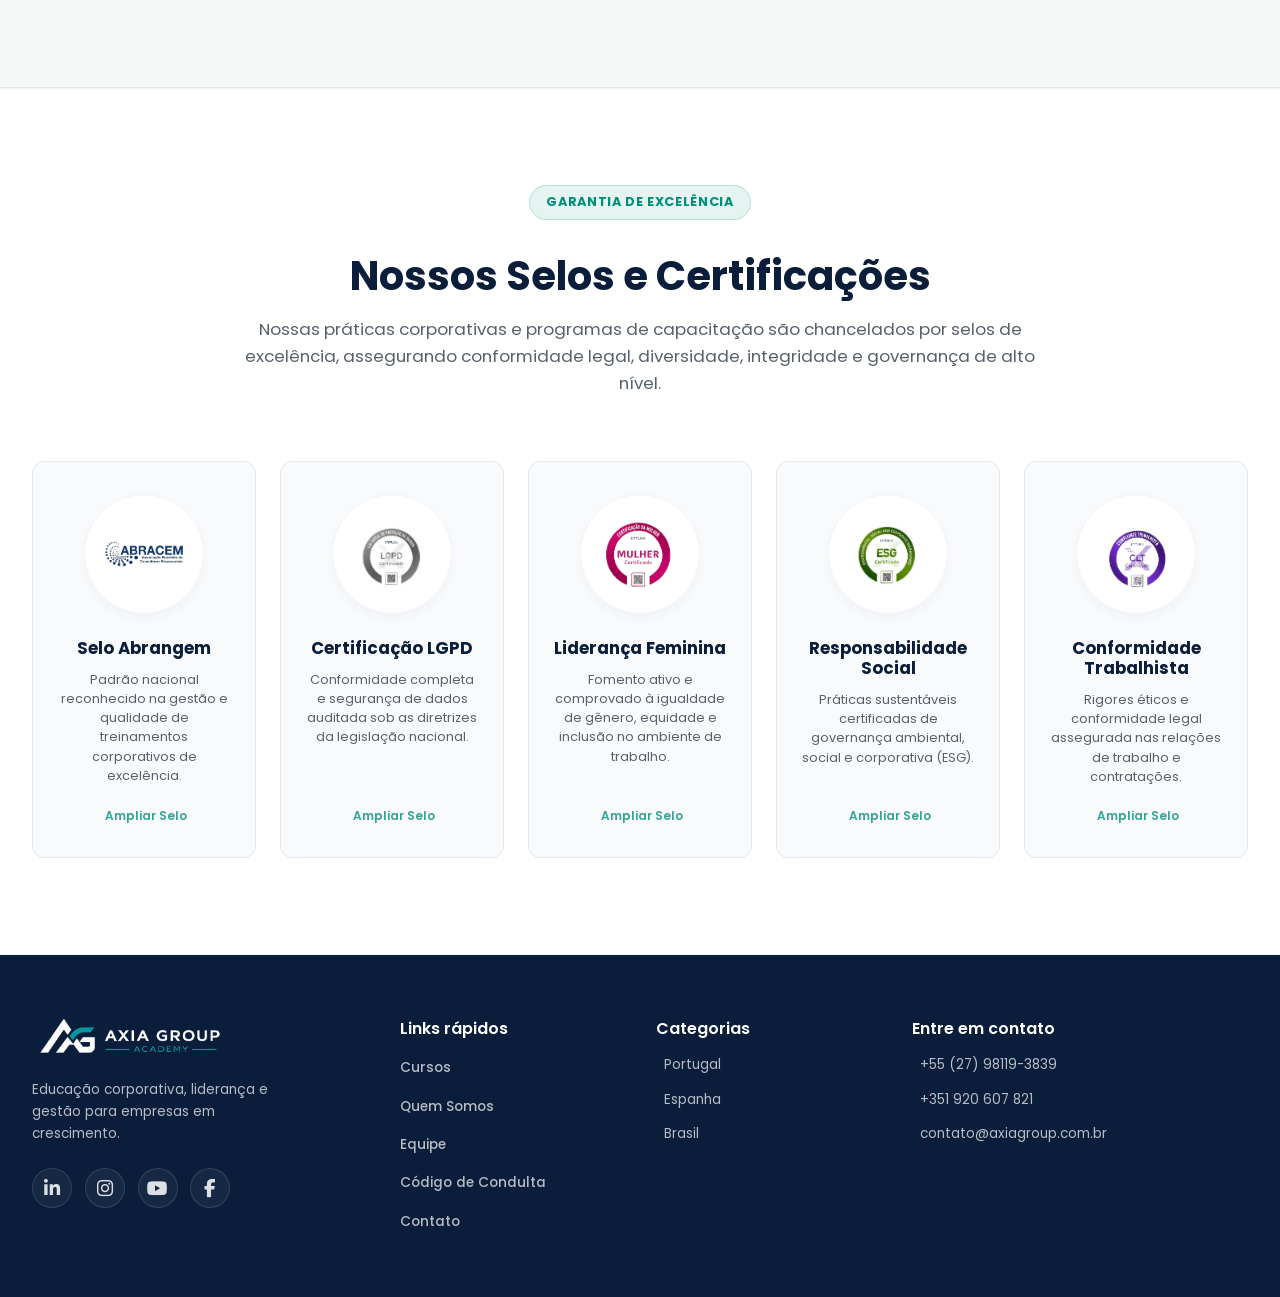
==== commit 860696aa: "fiz a primeira parte da pagina equipes" ====
--- a/index.html
+++ b/index.html
@@ -24,7 +24,7 @@
     <link rel="stylesheet" href="https://cdnjs.cloudflare.com/ajax/libs/font-awesome/6.5.1/css/all.min.css" />
 
     <!-- Custom CSS -->
-    <link rel="stylesheet" href="css/styles.css?v=1.28" />
+    <link rel="stylesheet" href="css/styles.css?v=1.29" />
   </head>
   <body>
     <!-- HEADER -->
@@ -41,8 +41,8 @@
             <li>
               <a href="#sobre" class="nav-link">Quem Somos</a>
             </li>
-            <li><a href="#incompany" class="nav-link">Equipe</a></li>
-            <li><a href="#blog" class="nav-link">Código de Condulta</a></li>
+            <li><a href="pages/Equipe.html" class="nav-link">Equipe</a></li>
+            <li><a href="pages/codigo-de-condulta.html" class="nav-link">Código de Condulta</a></li>
             <li><a href="#contato" class="nav-link">Contato</a></li>
           </ul>
         </nav>
@@ -741,8 +741,8 @@
           <ul class="footer-links">
             <li><a href="#cursos" class="nav-link">Cursos</a></li>
             <li><a href="#sobre" class="nav-link">Quem Somos</a></li>
-            <li><a href="#incompany" class="nav-link">Equipe</a></li>
-            <li><a href="#blog" class="nav-link">Código de Condulta</a></li>
+            <li><a href="pages/Equipe.html" class="nav-link">Equipe</a></li>
+            <li><a href="pages/codigo-de-condulta.html" class="nav-link">Código de Condulta</a></li>
             <li><a href="#contato" class="nav-link">Contato</a></li>
           </ul>
         </div>
--- a/css/styles.css
+++ b/css/styles.css
@@ -1845,7 +1845,7 @@
 }
 
 .cert-modal-content {
-  margin: auto;
+  margin: 0;
   display: block;
   max-width: 85%;
   max-height: 75%;
@@ -1885,7 +1885,7 @@
 }
 
 .cert-modal-caption {
-  margin: 1.5rem auto 0;
+  margin-top: 30px;
   color: #ffffff;
   font-size: 1.2rem;
   font-weight: 600;
@@ -2443,3 +2443,224 @@
     gap: 0.8rem;
   }
 }
+
+/* ==========================================================================
+   TEAM PAGE STYLES
+   ========================================================================== */
+.team-hero {
+  background: linear-gradient(135deg, #0e2241 0%, #0a1d3a 100%);
+  color: #ffffff;
+  padding: 9rem 0 5rem; /* top padding to account for fixed header */
+  text-align: center;
+  position: relative;
+  overflow: hidden;
+}
+
+.team-hero::after {
+  content: "";
+  position: absolute;
+  bottom: 0;
+  left: 0;
+  width: 100%;
+  height: 4px;
+  background: linear-gradient(90deg, #008f7a, #00FFD1);
+}
+
+.team-hero h1 {
+  color: #ffffff;
+  font-size: 3rem;
+  font-weight: 700;
+  margin-bottom: 1rem;
+}
+
+.team-hero p {
+  color: rgba(255, 255, 255, 0.8);
+  font-size: 1.15rem;
+  max-width: 700px;
+  margin: 0 auto;
+}
+
+.team-container {
+  padding: 5rem 0;
+}
+
+.team-section-title {
+  font-size: 2.2rem;
+  color: #0a1d3a;
+  margin-bottom: 3rem;
+  text-align: center;
+  position: relative;
+}
+
+.team-section-title::after {
+  content: "";
+  display: block;
+  width: 60px;
+  height: 3px;
+  background-color: #008f7a;
+  margin: 0.75rem auto 0;
+  border-radius: 2px;
+}
+
+.team-grid {
+  display: flex;
+  flex-direction: column;
+  gap: 3rem;
+}
+
+.team-card {
+  display: flex;
+  gap: 2.5rem;
+  background: #ffffff;
+  border-radius: 16px;
+  box-shadow: 0 10px 30px rgba(0, 0, 0, 0.05);
+  border: 1px solid rgba(10, 29, 58, 0.05);
+  padding: 2.5rem;
+  align-items: flex-start;
+  transition: all 0.3s ease;
+}
+
+.team-card:hover {
+  transform: translateY(-5px);
+  box-shadow: 0 15px 40px rgba(0, 0, 0, 0.08);
+}
+
+.team-img-wrapper {
+  flex: 0 0 360px;
+  border-radius: 12px;
+  overflow: hidden;
+  box-shadow: 0 5px 15px rgba(0, 0, 0, 0.05);
+}
+
+.team-img-wrapper img {
+  width: 100%;
+  height: auto;
+  display: block;
+  transition: transform 0.5s ease;
+}
+
+.team-card:hover .team-img-wrapper img {
+  transform: scale(1.03);
+}
+
+.team-info {
+  flex: 1;
+}
+
+.team-header-info h3 {
+  font-size: 1.8rem;
+  color: #0a1d3a;
+  margin-bottom: 0.25rem;
+  font-weight: 700;
+  text-transform: uppercase;
+}
+
+.team-role {
+  color: #008f7a;
+  font-weight: 500;
+  font-size: 1.05rem;
+  margin-bottom: 0.5rem;
+}
+
+.team-focus {
+  font-style: italic;
+  color: #58616b;
+  font-size: 0.95rem;
+  margin-bottom: 1.25rem;
+  display: block;
+}
+
+.team-divider {
+  border: 0;
+  height: 1px;
+  background: linear-gradient(to right, rgba(0, 143, 122, 0.2), rgba(0, 0, 0, 0));
+  margin-bottom: 1.5rem;
+}
+
+.team-bio {
+  font-size: 0.95rem;
+  line-height: 1.7;
+  color: #4a5568;
+  margin-bottom: 1.5rem;
+}
+
+.team-bio p {
+  margin-bottom: 0.75rem;
+}
+
+.team-bio ul {
+  list-style: disc;
+  margin-left: 1.25rem;
+  margin-bottom: 0.75rem;
+}
+
+.team-bio ul li {
+  margin-bottom: 0.4rem;
+}
+
+.team-cta {
+  display: inline-flex;
+  align-items: center;
+  gap: 0.5rem;
+  background-color: #008f7a;
+  color: #ffffff;
+  padding: 0.8rem 1.8rem;
+  border-radius: 8px;
+  font-weight: 500;
+  font-size: 0.95rem;
+  transition: all 0.2s ease;
+  width: fit-content;
+}
+
+.team-cta:hover {
+  background-color: #007a68;
+  color: #ffffff;
+  box-shadow: 0 4px 15px rgba(0, 143, 122, 0.3);
+}
+
+.team-cta i {
+  font-size: 1.2rem;
+}
+
+/* Alternate row styling for visual interest */
+.team-card.alt-layout {
+  flex-direction: row-reverse;
+}
+
+/* Responsive adjustments */
+@media (max-width: 992px) {
+  .team-card, .team-card.alt-layout {
+    flex-direction: column;
+    align-items: center;
+    text-align: center;
+    gap: 1.5rem;
+    padding: 2rem;
+  }
+  
+  .team-img-wrapper {
+    flex: 0 0 auto;
+    width: 100%;
+    max-width: 360px;
+  }
+  
+  .team-divider {
+    background: linear-gradient(to right, rgba(0, 0, 0, 0), rgba(0, 143, 122, 0.3), rgba(0, 0, 0, 0));
+    margin: 0 auto 1.5rem;
+  }
+  
+  .team-cta {
+    margin: 0 auto;
+  }
+}
+
+@media (max-width: 576px) {
+  .team-hero h1 {
+    font-size: 2.2rem;
+  }
+  .team-info {
+    padding: 0;
+  }
+  .team-header-info h3 {
+    font-size: 1.5rem;
+  }
+}
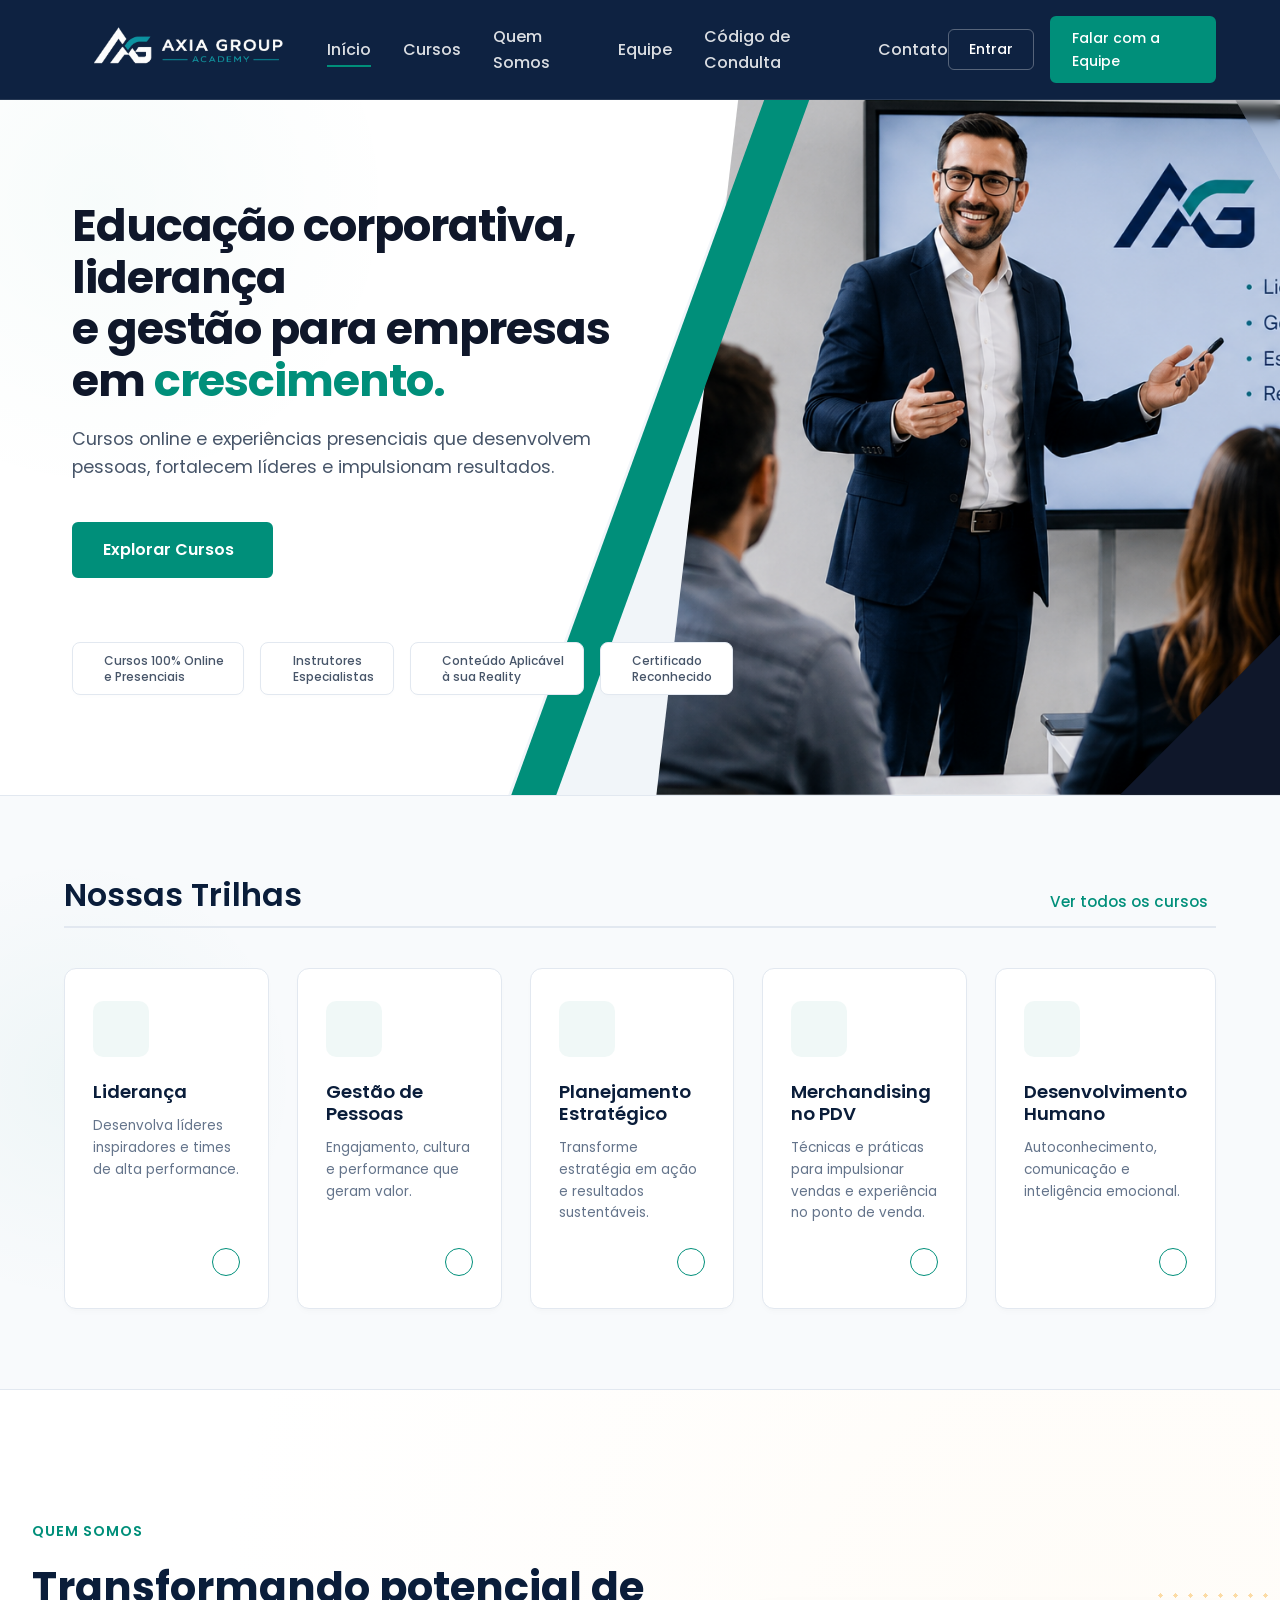
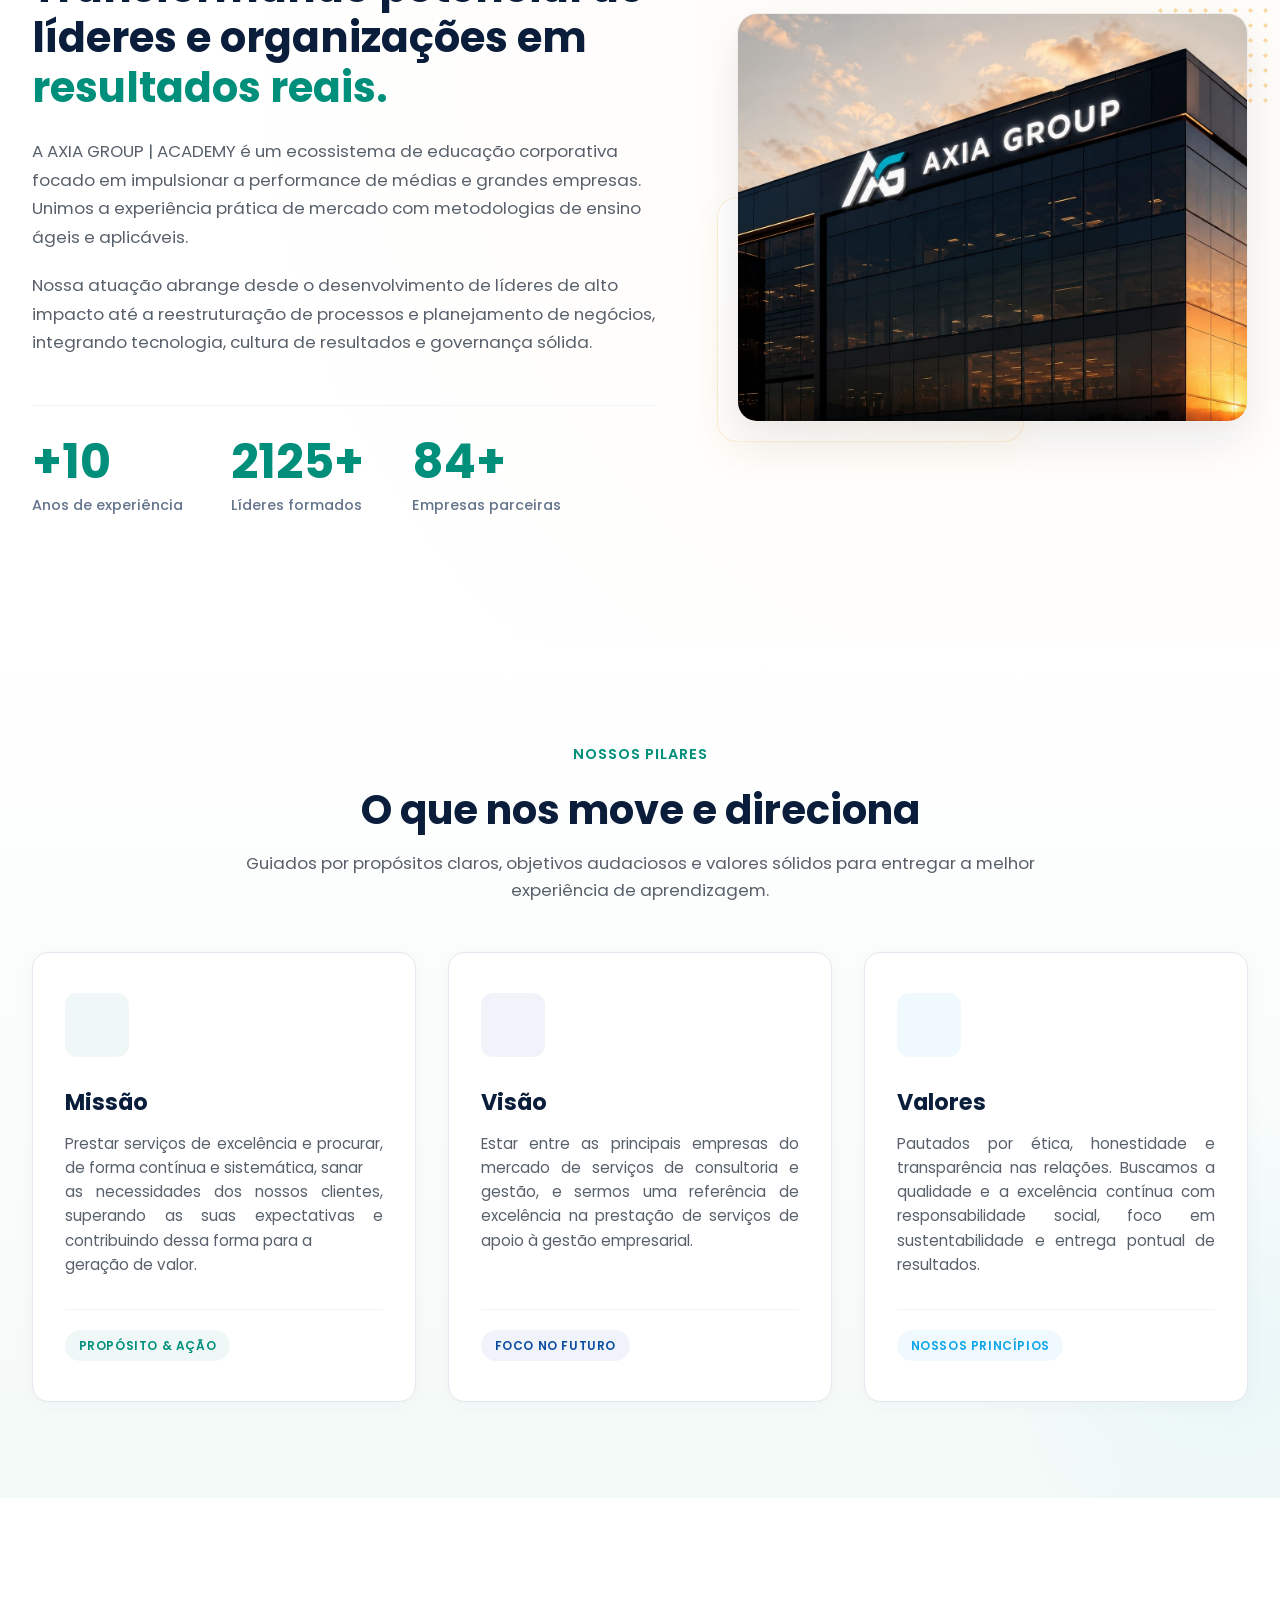
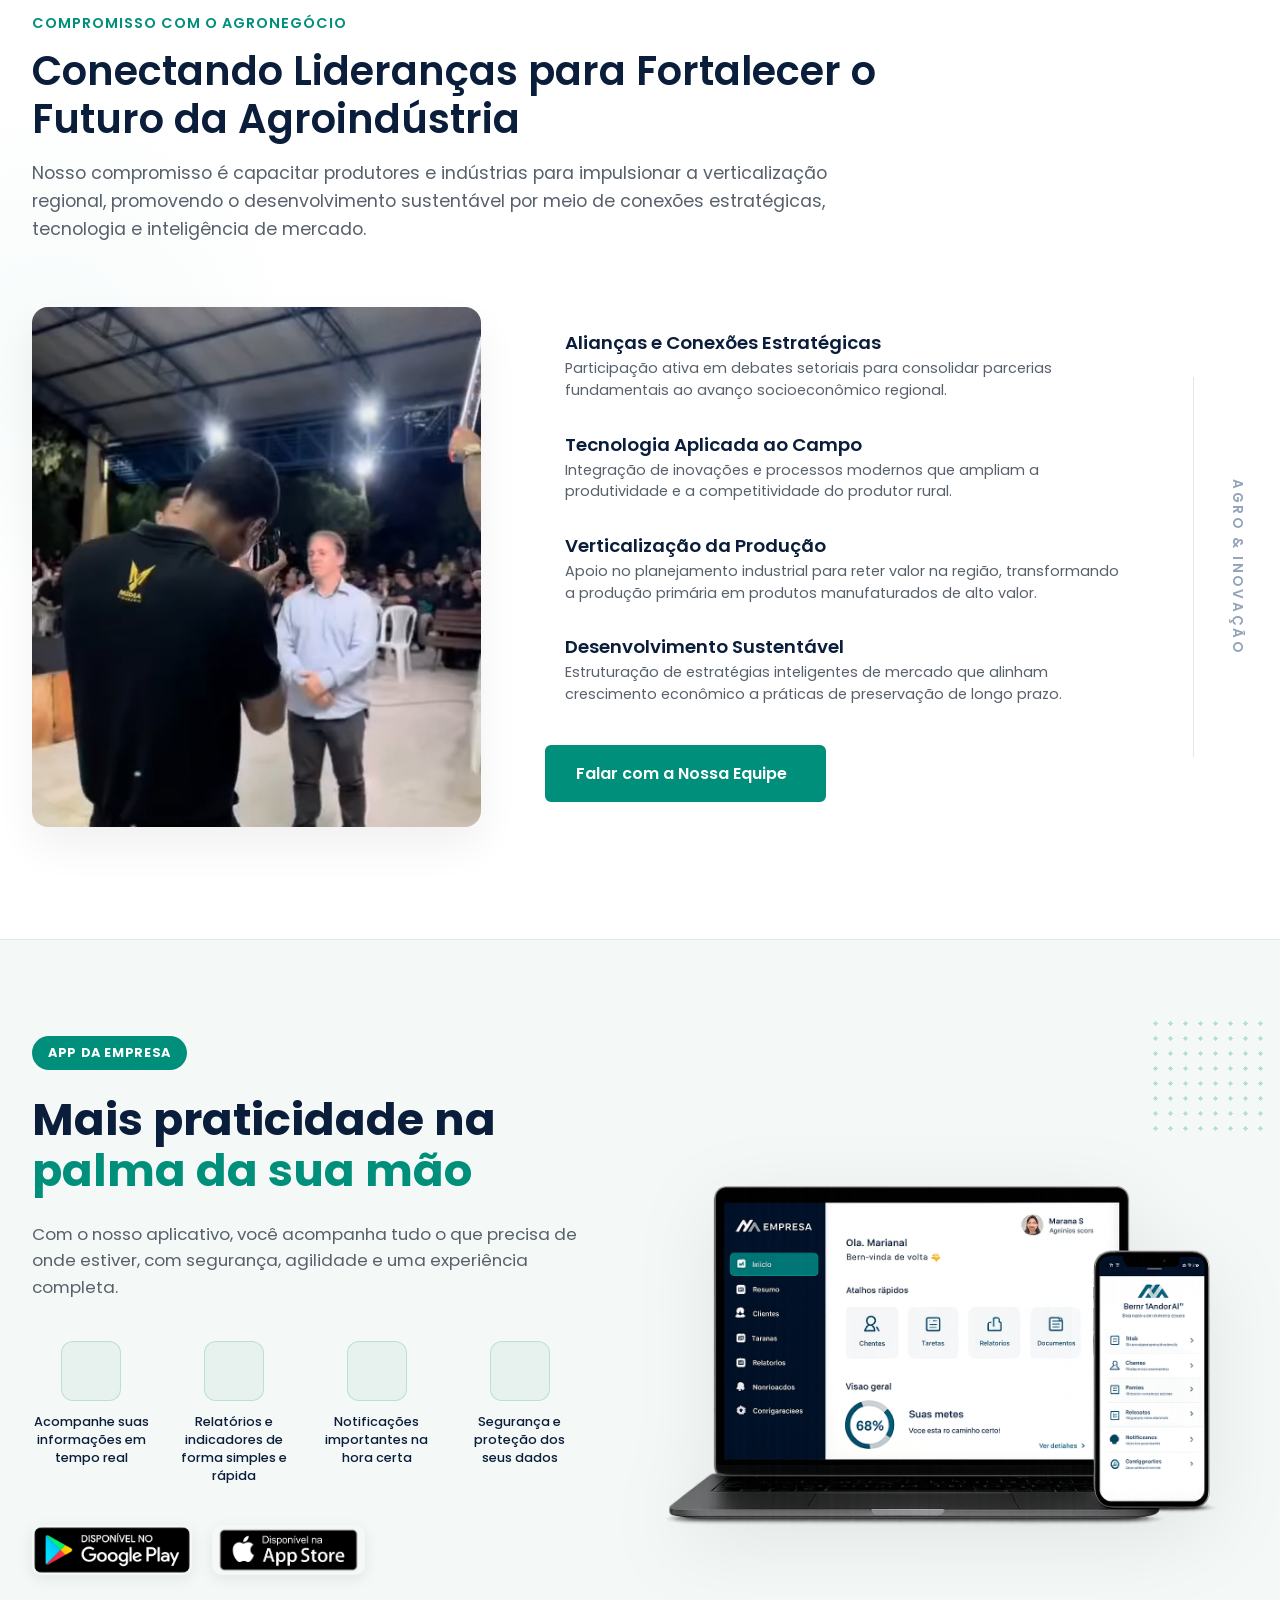
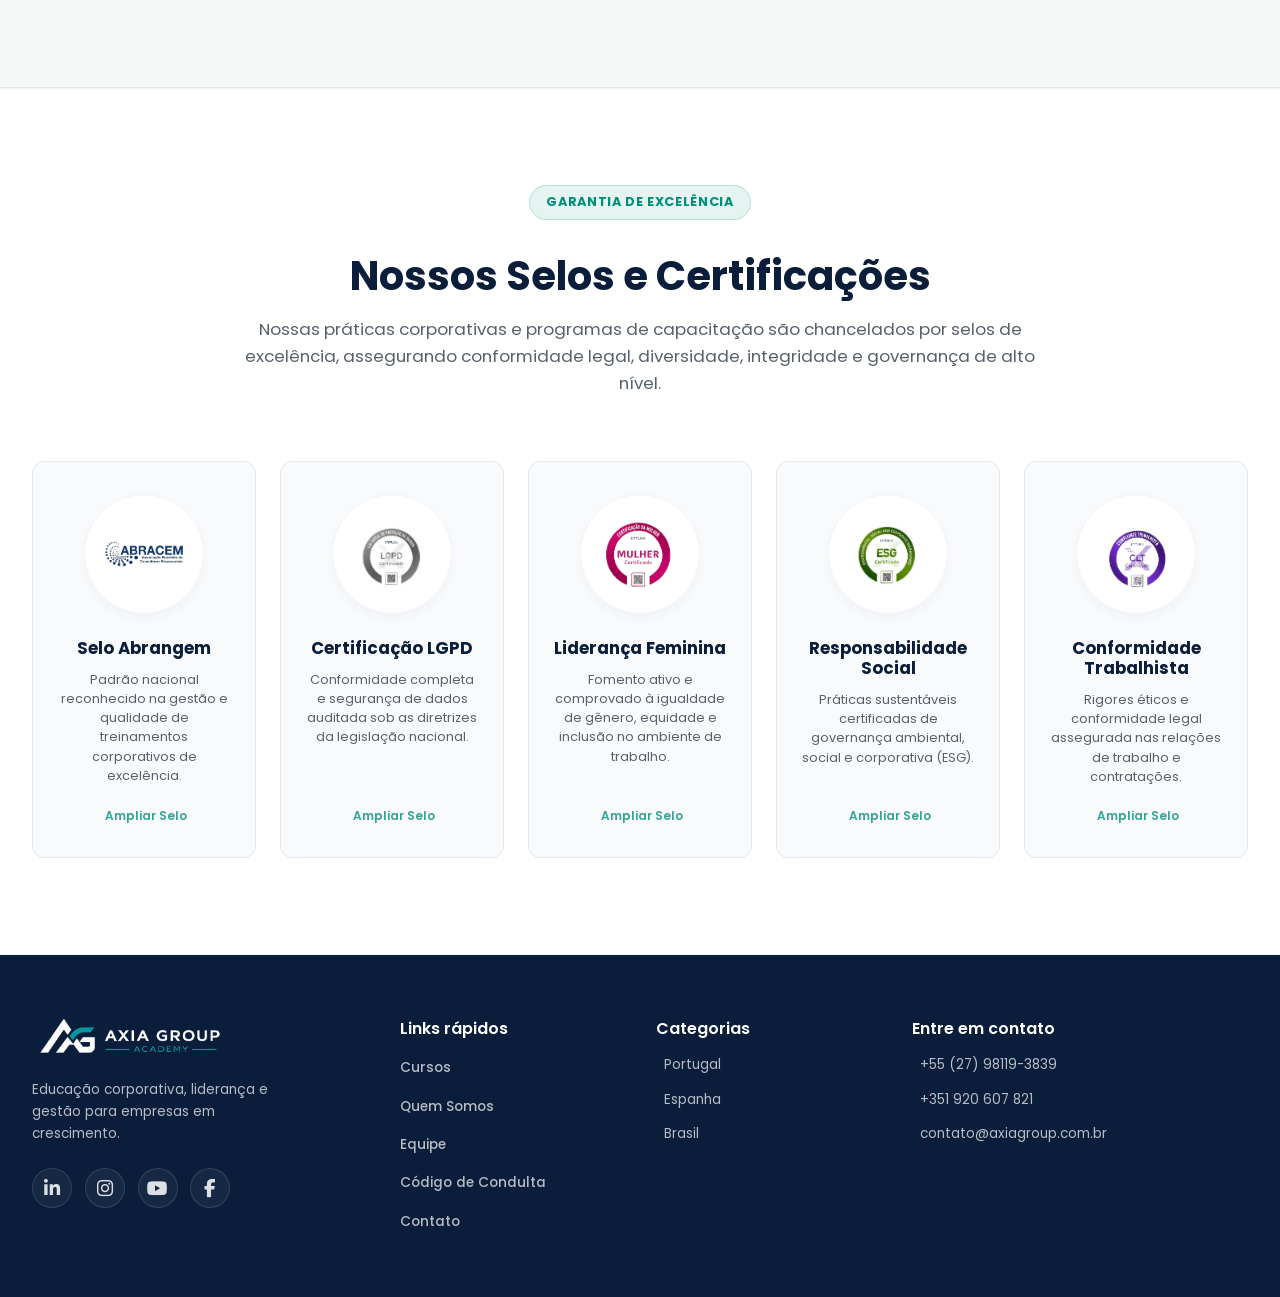
==== commit ba737aaf: "finalizando o team" ====
--- a/index.html
+++ b/index.html
@@ -24,7 +24,7 @@
     <link rel="stylesheet" href="https://cdnjs.cloudflare.com/ajax/libs/font-awesome/6.5.1/css/all.min.css" />
 
     <!-- Custom CSS -->
-    <link rel="stylesheet" href="css/styles.css?v=1.29" />
+    <link rel="stylesheet" href="css/styles.css?v=1.33" />
   </head>
   <body>
     <!-- HEADER -->
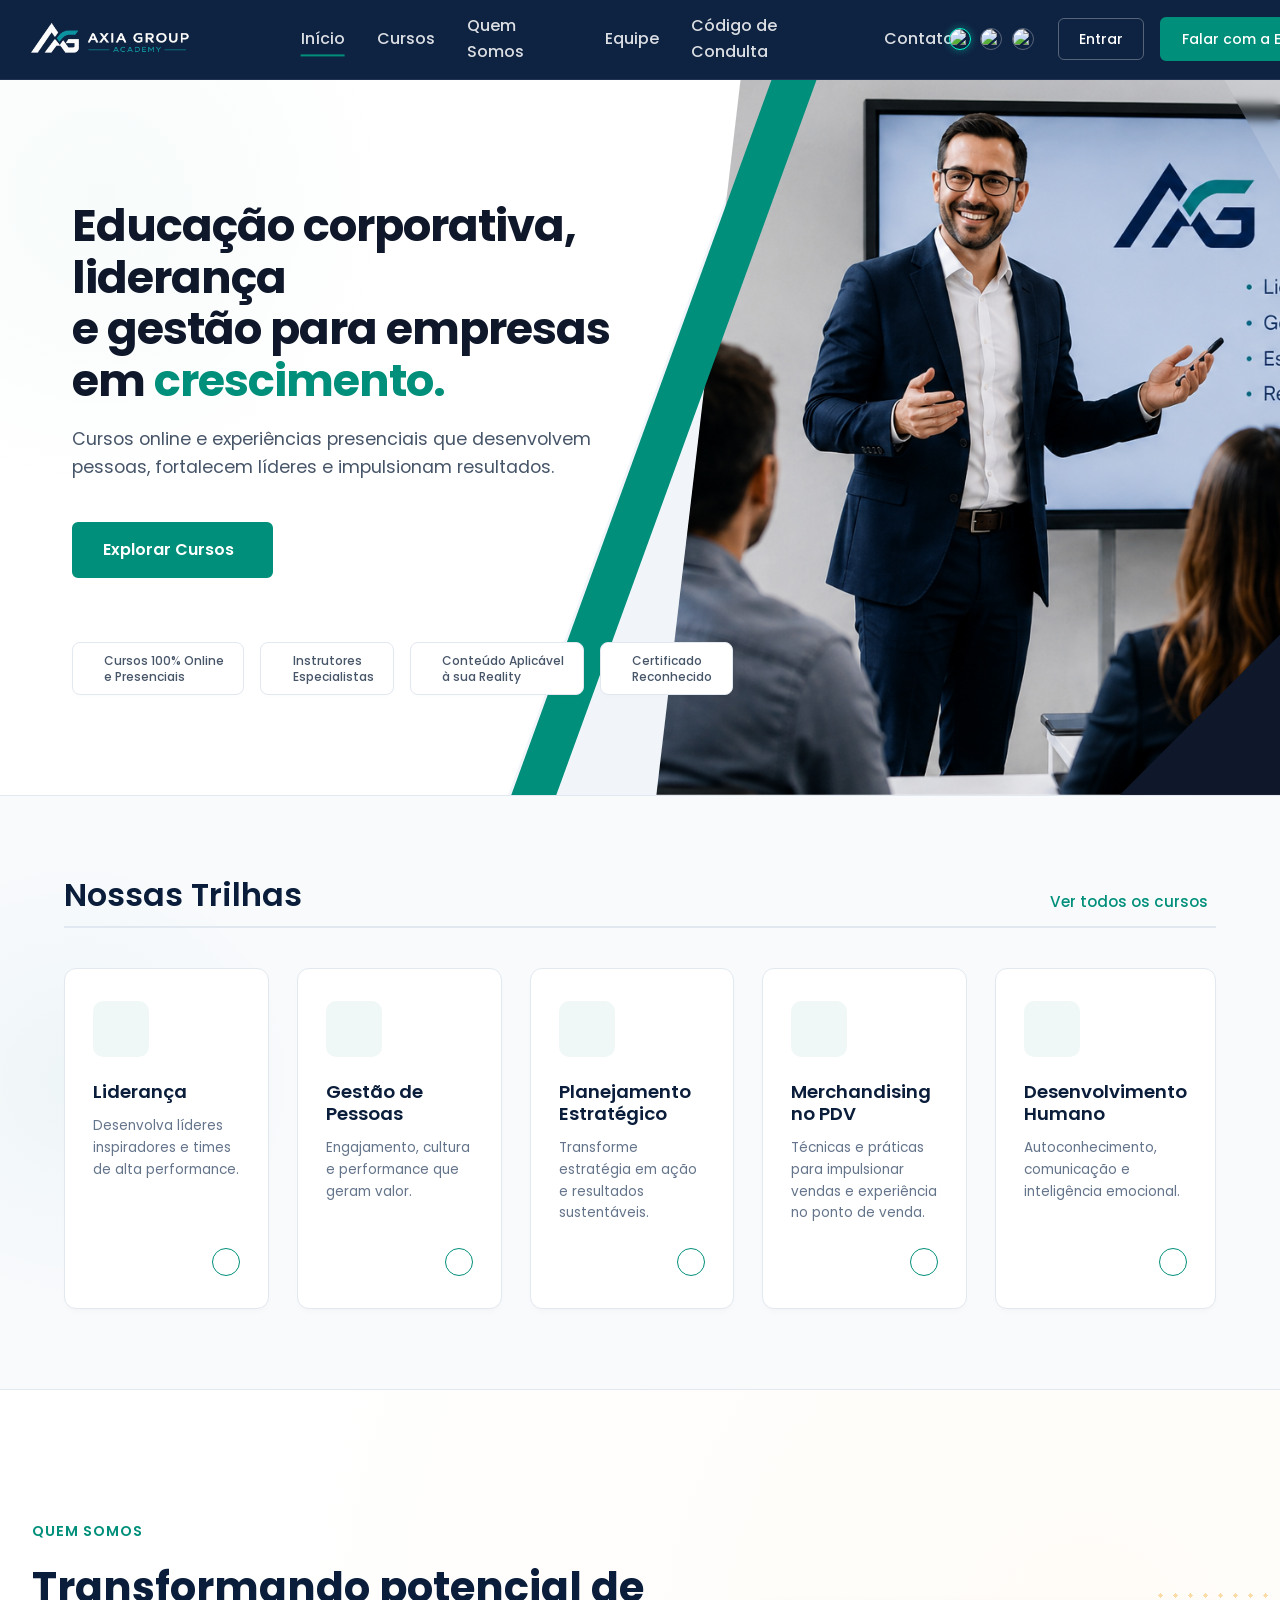
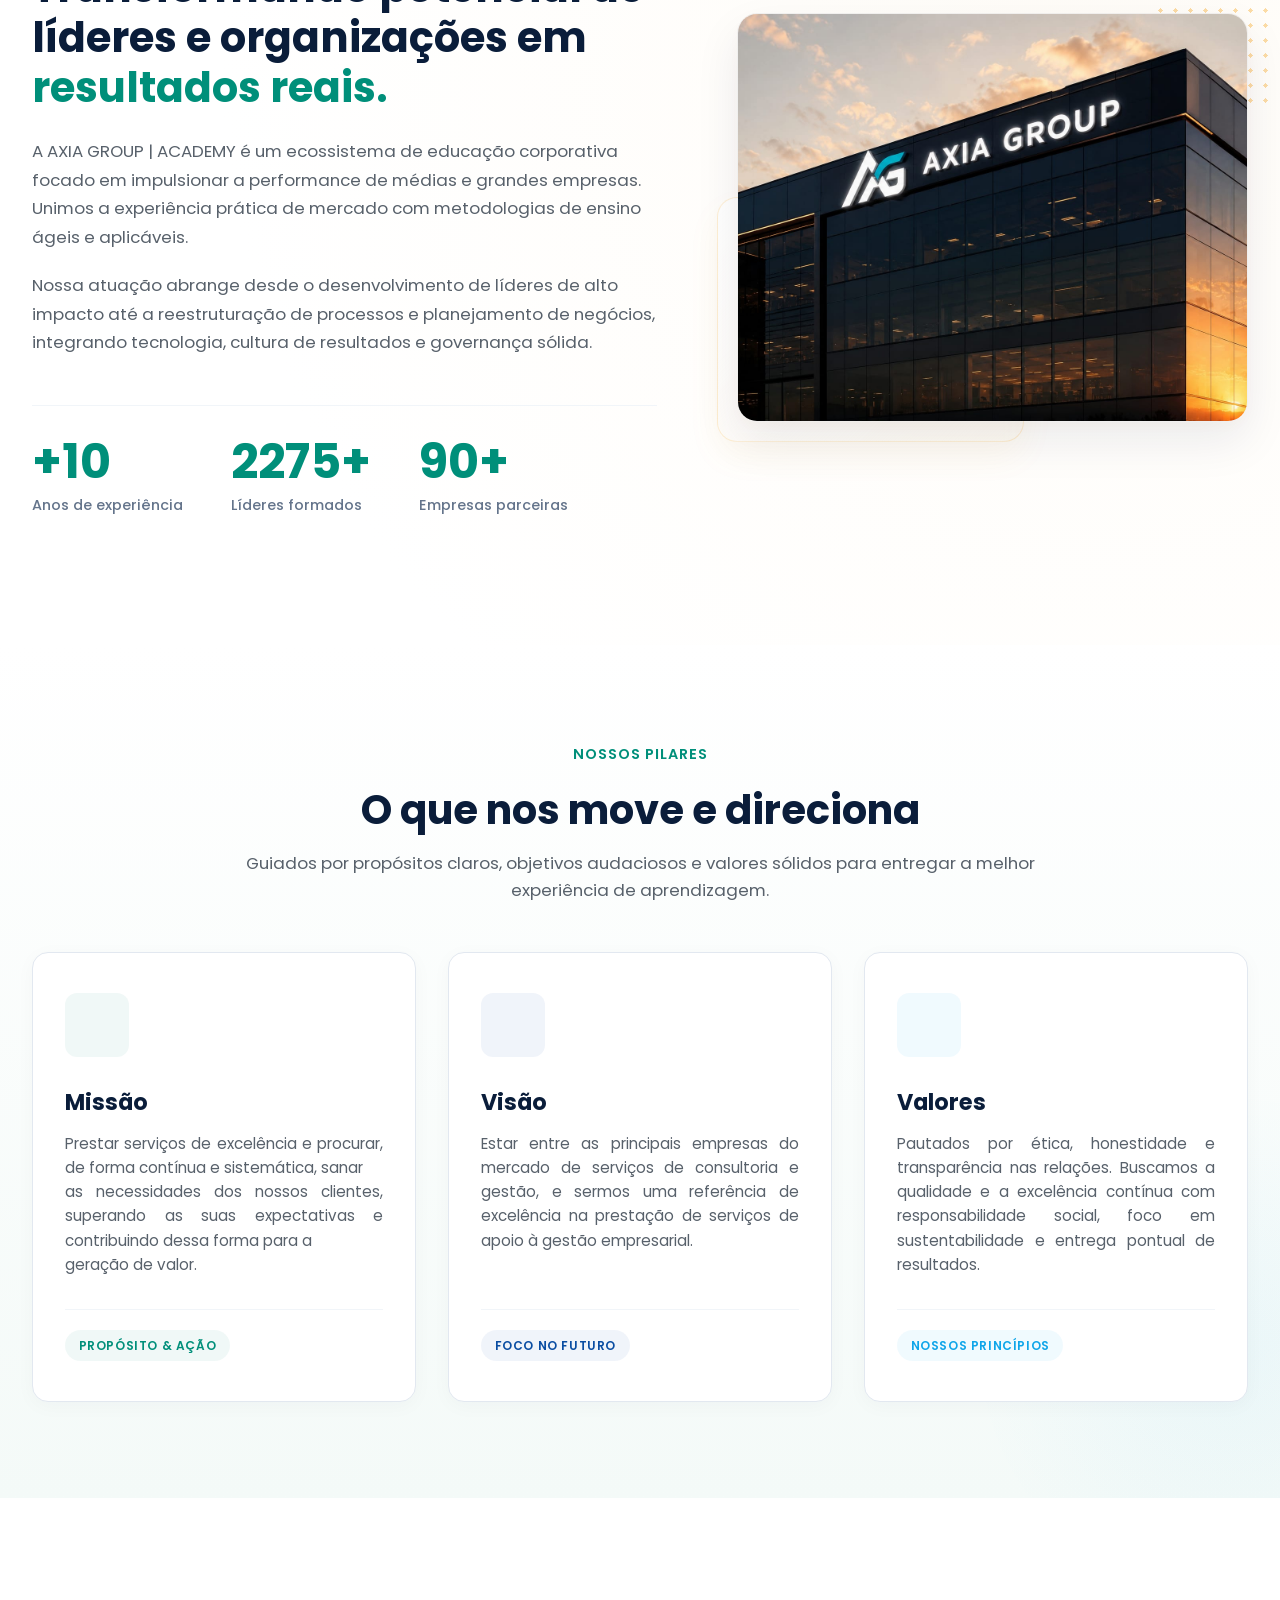
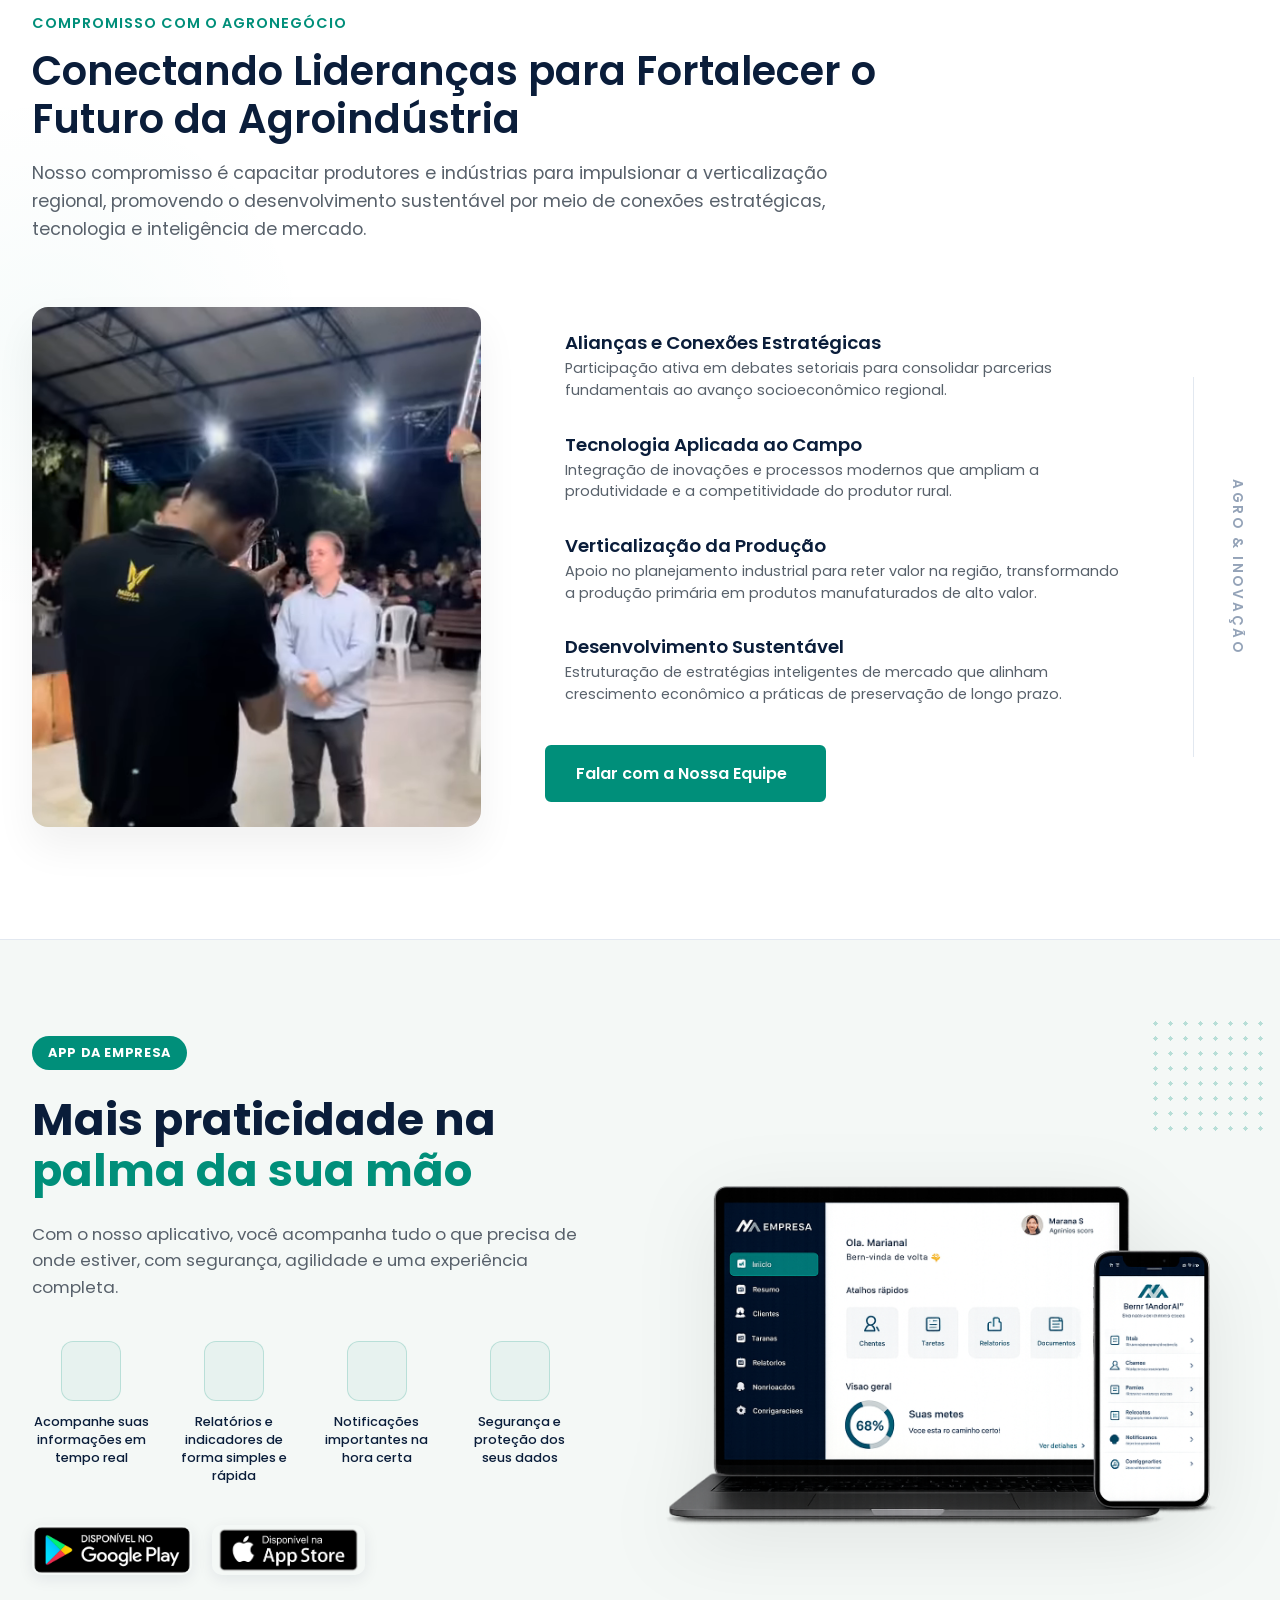
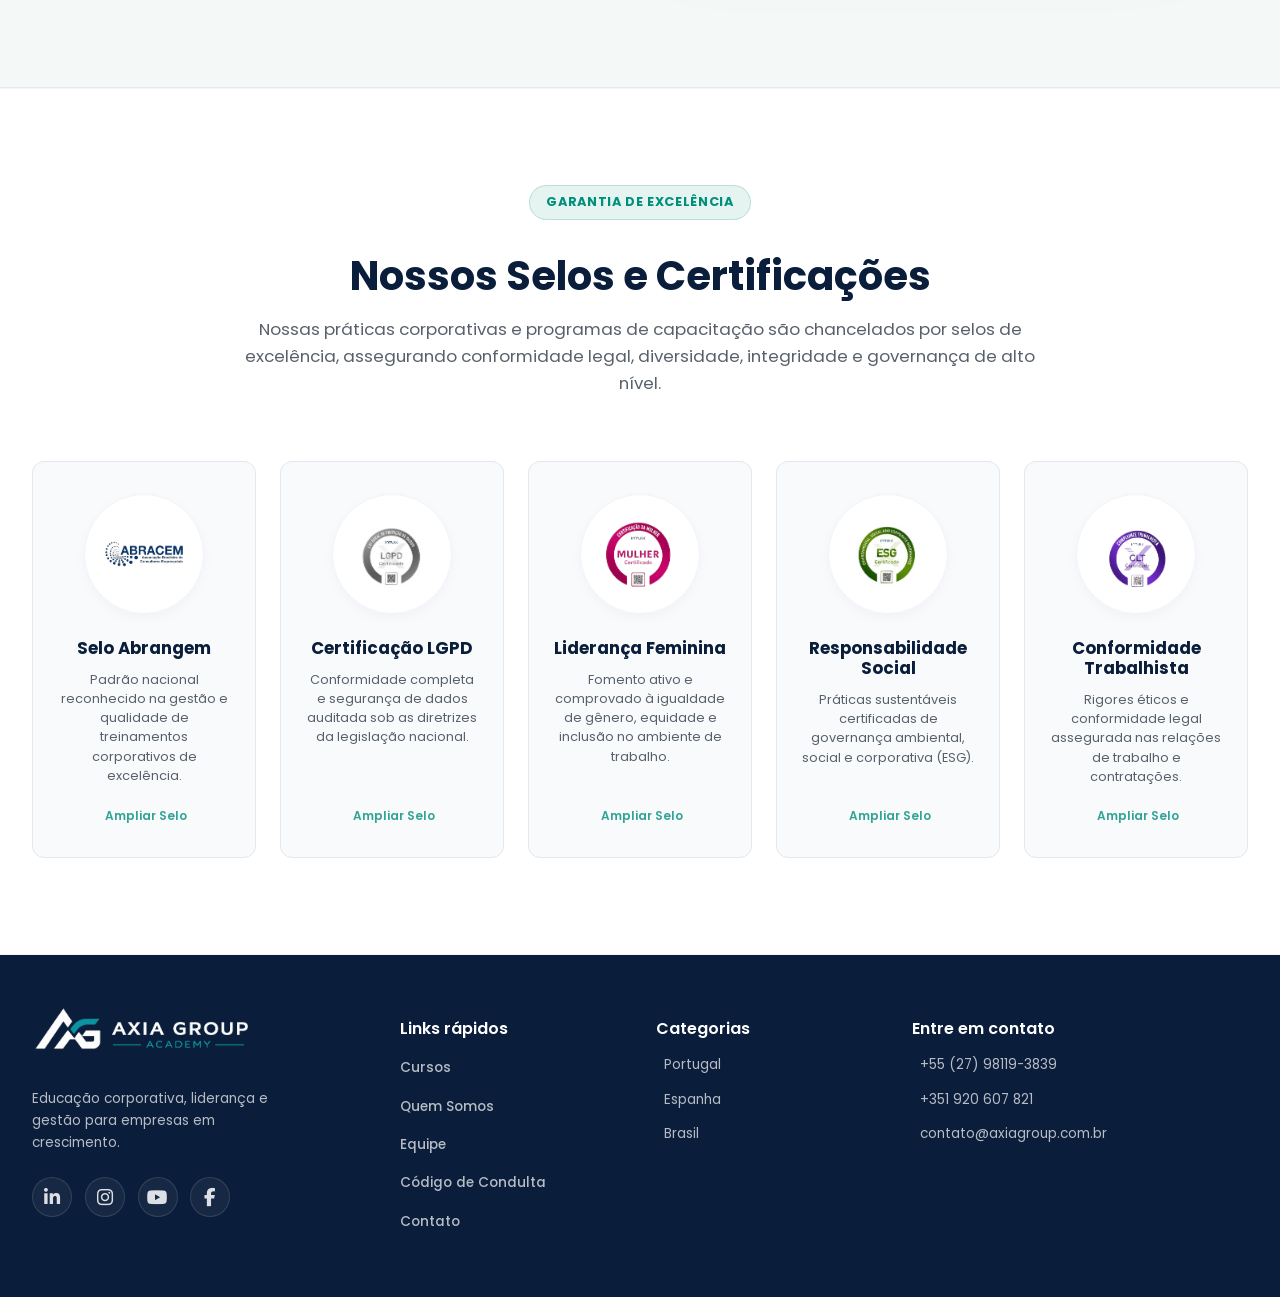
==== commit 3c1920a9: "dando uns ajustes" ====
--- a/index.html
+++ b/index.html
@@ -21,7 +21,10 @@
     <script src="https://unpkg.com/@phosphor-icons/web"></script>
 
     <!-- Font Awesome -->
-    <link rel="stylesheet" href="https://cdnjs.cloudflare.com/ajax/libs/font-awesome/6.5.1/css/all.min.css" />
+    <link
+      rel="stylesheet"
+      href="https://cdnjs.cloudflare.com/ajax/libs/font-awesome/6.5.1/css/all.min.css"
+    />
 
     <!-- Custom CSS -->
     <link rel="stylesheet" href="css/styles.css?v=1.33" />
@@ -42,12 +45,27 @@
               <a href="#sobre" class="nav-link">Quem Somos</a>
             </li>
             <li><a href="pages/Equipe.html" class="nav-link">Equipe</a></li>
-            <li><a href="pages/codigo-de-condulta.html" class="nav-link">Código de Condulta</a></li>
+            <li>
+              <a href="pages/codigo-de-condulta.html" class="nav-link"
+                >Código de Condulta</a
+              >
+            </li>
             <li><a href="#contato" class="nav-link">Contato</a></li>
           </ul>
         </nav>
 
         <div class="header-actions">
+          <div class="language-selector">
+            <a href="#" class="lang-flag active" title="Português">
+              <img src="https://flagcdn.com/br.svg" alt="Português" />
+            </a>
+            <a href="#" class="lang-flag" title="Español">
+              <img src="https://flagcdn.com/es.svg" alt="Español" />
+            </a>
+            <a href="#" class="lang-flag" title="Inglês">
+              <img src="https://flagcdn.com/gb.svg" alt="Inglês" />
+            </a>
+          </div>
           <a href="#" class="btn btn-outline-primary">Entrar</a>
           <a href="#contato" class="btn btn-primary">Falar com a Equipe</a>
           <button
@@ -133,44 +151,52 @@
           <div class="container">
             <div class="hero-mobile-content fade-up">
               <h1 class="hero-mobile-title">
-                Conhecimento<br>que <span class="text-accent">transforma.</span><br>Resultados que<br><span class="text-accent">impulsionam.</span>
+                Conhecimento<br />que
+                <span class="text-accent">transforma.</span><br />Resultados
+                que<br /><span class="text-accent">impulsionam.</span>
               </h1>
               <p class="hero-mobile-description">
-                Formação prática, atualizada e estratégica para você evoluir, liderar e gerar impacto no mercado.
-              </p>
-              
+                Formação prática, atualizada e estratégica para você evoluir,
+                liderar e gerar impacto no mercado.
+              </p>
+
               <!-- CTA Button -->
               <div class="hero-mobile-buttons">
                 <a href="#cursos" class="btn-hero-mobile">
                   Conheça nossos cursos <i class="ph ph-arrow-right"></i>
                 </a>
               </div>
-              
+
               <!-- Benefits Grid -->
               <div class="hero-mobile-benefits">
                 <div class="mobile-benefit-item">
                   <i class="ph ph-book-open"></i>
-                  <span>Conteúdo<br>atualizado</span>
+                  <span>Conteúdo<br />atualizado</span>
                 </div>
                 <div class="mobile-benefit-item">
                   <i class="ph ph-chart-line-up"></i>
-                  <span>Aprendizado<br>aplicável</span>
+                  <span>Aprendizado<br />aplicável</span>
                 </div>
                 <div class="mobile-benefit-item">
                   <i class="ph ph-certificate"></i>
-                  <span>Certificados<br>reconhecidos</span>
+                  <span>Certificados<br />reconhecidos</span>
                 </div>
                 <div class="mobile-benefit-item">
                   <i class="ph ph-users"></i>
-                  <span>Comunidade<br>ativa</span>
-                </div>
-              </div>
-              
+                  <span>Comunidade<br />ativa</span>
+                </div>
+              </div>
+
               <!-- Hero Mobile Footer Row -->
               <div class="hero-mobile-footer-row">
-                <span>APRENDA COM <span class="text-accent-alt">ESPECIALISTAS</span></span>
+                <span
+                  >APRENDA COM
+                  <span class="text-accent-alt">ESPECIALISTAS</span></span
+                >
                 <div class="row-divider"></div>
-                <span>APLIQUE NA <span class="text-accent-alt">PRÁTICA</span></span>
+                <span
+                  >APLIQUE NA <span class="text-accent-alt">PRÁTICA</span></span
+                >
                 <div class="row-divider"></div>
                 <span>EVOLUA <span class="text-accent-alt">SEMPRE</span></span>
               </div>
@@ -258,40 +284,65 @@
             <div class="quem-somos-content fade-up">
               <span class="destaque-label text-accent">Quem Somos</span>
               <h2 class="quem-somos-title">
-                Transformando potencial de líderes e organizações em <span class="text-accent">resultados reais.</span>
+                Transformando potencial de líderes e organizações em
+                <span class="text-accent">resultados reais.</span>
               </h2>
               <p class="quem-somos-desc">
-                A AXIA GROUP | ACADEMY é um ecossistema de educação corporativa focado em impulsionar a performance de médias e grandes empresas. Unimos a experiência prática de mercado com metodologias de ensino ágeis e aplicáveis.
+                A AXIA GROUP | ACADEMY é um ecossistema de educação corporativa
+                focado em impulsionar a performance de médias e grandes
+                empresas. Unimos a experiência prática de mercado com
+                metodologias de ensino ágeis e aplicáveis.
               </p>
               <p class="quem-somos-desc">
-                Nossa atuação abrange desde o desenvolvimento de líderes de alto impacto até a reestruturação de processos e planejamento de negócios, integrando tecnologia, cultura de resultados e governança sólida.
-              </p>
-              
+                Nossa atuação abrange desde o desenvolvimento de líderes de alto
+                impacto até a reestruturação de processos e planejamento de
+                negócios, integrando tecnologia, cultura de resultados e
+                governança sólida.
+              </p>
+
               <!-- Stats Grid com contadores animados -->
               <div class="quem-somos-stats">
                 <div class="stat-item">
-                  <span class="stat-number counter" data-target="10" data-suffix="" data-prefix="+">0</span>
+                  <span
+                    class="stat-number counter"
+                    data-target="10"
+                    data-suffix=""
+                    data-prefix="+"
+                    >0</span
+                  >
                   <span class="stat-label">Anos de experiência</span>
                 </div>
                 <div class="stat-item">
-                  <span class="stat-number counter" data-target="5000" data-suffix="+" data-prefix="">0</span>
+                  <span
+                    class="stat-number counter"
+                    data-target="5000"
+                    data-suffix="+"
+                    data-prefix=""
+                    >0</span
+                  >
                   <span class="stat-label">Líderes formados</span>
                 </div>
                 <div class="stat-item">
-                  <span class="stat-number counter" data-target="200" data-suffix="+" data-prefix="">0</span>
+                  <span
+                    class="stat-number counter"
+                    data-target="200"
+                    data-suffix="+"
+                    data-prefix=""
+                    >0</span
+                  >
                   <span class="stat-label">Empresas parceiras</span>
                 </div>
               </div>
             </div>
-            
+
             <!-- Direita: Imagem e Elementos Gráficos Decorativos -->
             <div class="quem-somos-media fade-up delay-200">
               <div class="media-frame-bg"></div>
               <div class="media-dots"></div>
               <div class="media-img-wrapper">
-                <img 
-                  src="assets/images/seção-empresa.jpeg" 
-                  alt="Equipe AXIA GROUP em reunião colaborativa" 
+                <img
+                  src="assets/images/seção-empresa.jpeg"
+                  alt="Equipe AXIA GROUP em reunião colaborativa"
                   class="quem-somos-img"
                 />
               </div>
@@ -307,10 +358,11 @@
             <span class="destaque-label text-accent">Nossos Pilares</span>
             <h2 class="mvv-section-title">O que nos move e direciona</h2>
             <p class="mvv-section-subtitle">
-              Guiados por propósitos claros, objetivos audaciosos e valores sólidos para entregar a melhor experiência de aprendizagem.
+              Guiados por propósitos claros, objetivos audaciosos e valores
+              sólidos para entregar a melhor experiência de aprendizagem.
             </p>
           </div>
-          
+
           <div class="mvv-grid">
             <!-- Card Missão -->
             <div class="mvv-card mvv-card-missao fade-up">
@@ -320,7 +372,11 @@
               </div>
               <h3 class="mvv-title">Missão</h3>
               <p class="mvv-desc">
-                Prestar serviços de excelência e procurar, de forma contínua e sistemática, sanar <br>as necessidades dos nossos clientes, superando as suas expectativas e contribuindo dessa forma para a<br> geração de valor.
+                Prestar serviços de excelência e procurar, de forma contínua e
+                sistemática, sanar <br />as necessidades dos nossos clientes,
+                superando as suas expectativas e contribuindo dessa forma para
+                a<br />
+                geração de valor.
               </p>
               <div class="mvv-card-footer">
                 <span class="mvv-tag">Propósito &amp; Ação</span>
@@ -335,7 +391,9 @@
               </div>
               <h3 class="mvv-title">Visão</h3>
               <p class="mvv-desc">
-               Estar entre as principais empresas do mercado de serviços de consultoria e gestão, e sermos uma referência de excelência na prestação de serviços de apoio à gestão empresarial.
+                Estar entre as principais empresas do mercado de serviços de
+                consultoria e gestão, e sermos uma referência de excelência na
+                prestação de serviços de apoio à gestão empresarial.
               </p>
               <div class="mvv-card-footer">
                 <span class="mvv-tag">Foco no Futuro</span>
@@ -350,7 +408,10 @@
               </div>
               <h3 class="mvv-title">Valores</h3>
               <p class="mvv-desc">
-                Pautados por ética, honestidade e transparência nas relações. Buscamos a qualidade e a excelência contínua com responsabilidade social, foco em sustentabilidade e entrega pontual de resultados.
+                Pautados por ética, honestidade e transparência nas relações.
+                Buscamos a qualidade e a excelência contínua com
+                responsabilidade social, foco em sustentabilidade e entrega
+                pontual de resultados.
               </p>
               <div class="mvv-card-footer">
                 <span class="mvv-tag">Nossos Princípios</span>
@@ -714,7 +775,7 @@
     <footer class="footer" id="contato">
       <div class="container footer-container">
         <div class="footer-col brand-col">
-          <div class="header-logo-container">
+          <div class="footer-logo-container">
             <img src="assets/images/logo/logo.png" alt="Logo AXIA GROUP" />
           </div>
           <p class="footer-desc">
@@ -729,7 +790,8 @@
               ><i class="fa-brands fa-instagram"></i
             ></a>
             <a href="#" aria-label="YouTube"
-              ><i class="fa-brands fa-youtube"></i></a>
+              ><i class="fa-brands fa-youtube"></i
+            ></a>
             <a href="#" aria-label="Facebook"
               ><i class="fa-brands fa-facebook-f"></i
             ></a>
@@ -742,7 +804,11 @@
             <li><a href="#cursos" class="nav-link">Cursos</a></li>
             <li><a href="#sobre" class="nav-link">Quem Somos</a></li>
             <li><a href="pages/Equipe.html" class="nav-link">Equipe</a></li>
-            <li><a href="pages/codigo-de-condulta.html" class="nav-link">Código de Condulta</a></li>
+            <li>
+              <a href="pages/codigo-de-condulta.html" class="nav-link"
+                >Código de Condulta</a
+              >
+            </li>
             <li><a href="#contato" class="nav-link">Contato</a></li>
           </ul>
         </div>
--- a/css/styles.css
+++ b/css/styles.css
@@ -160,56 +160,76 @@
   top: 0;
   left: 0;
   width: 100%;
-  height: 100px;
+  height: 80px;
   background-color: #0e2241;
   z-index: 1000;
-  transition: 0.3s cubic-bezier(0.4, 0, 0.2, 1);
-  border-bottom: 1px solid rgba(255, 255, 255, 0.1);
+  transition: all 0.3s cubic-bezier(0.4, 0, 0.2, 1);
+  border-bottom: 1px solid rgba(255, 255, 255, 0.08);
   display: flex;
   align-items: center;
 }
 
 .header.scrolled {
-  height: 90px;
-  box-shadow: 0 4px 20px rgba(0, 0, 0, 0.15);
+  height: 70px;
+  box-shadow: 0 4px 20px rgba(0, 0, 0, 0.2);
+  background-color: rgba(14, 34, 65, 0.95);
+  backdrop-filter: blur(10px);
   border-bottom: 1px solid rgba(255, 255, 255, 0.05);
 }
 
-.header.scrolled .header-logo-container {
-  height: 140px;
-  margin-top: 5px;
-}
-
 .header-container {
-  display: flex;
-  justify-content: space-between;
-  align-items: center;
+  position: relative;
   height: 100%;
   width: 100%;
-  max-width: 100% !important;
-  padding: 0 4rem;
+  max-width: 1400px !important;
+  margin: 0 auto;
+  padding: 0 2rem;
+  transform: translateY(-20px);
 }
 
 .header-logo-container {
-  margin-top: 10px;
-  margin-left: 0;
-  height: 190px;
-  display: flex;
-  align-items: center;
-  transition: height 0.3s ease;
+  position: absolute;
+  left: 1rem;
+  top: 83%;
+  transform: translateY(-50%);
+  height: 100%;
+  width: 220px;
+  margin-left: -100px;
+  display: flex;
+  align-items: center;
+  transition: all 0.3s cubic-bezier(0.4, 0, 0.2, 1);
+}
+
+.header-logo-container a {
+  height: 100%;
+  display: flex;
+  align-items: center;
 }
 
 .header-logo-container img {
-  height: 100%;
+  margin-left: 90px;
+  height: 150px;
   width: auto;
   object-fit: contain;
   display: block;
+  transition: height 0.3s cubic-bezier(0.4, 0, 0.2, 1);
+}
+
+.header.scrolled .header-logo-container img {
+  height: 140px;
+}
+
+.nav-menu {
+  position: absolute;
+  left: 49%;
+  top: 75%;
+  transform: translate(-50%, -50%);
 }
 
 .nav-list {
   display: flex;
   align-items: center;
-  margin-left: 0px;
+  margin-left: 0;
   gap: 2rem;
 }
 
@@ -242,10 +262,52 @@
 }
 
 .header-actions {
-  display: flex;
-  margin-right: 0;
+  position: absolute;
+  right: -4rem;
+  top: 75%;
+  transform: translateY(-50%);
+  display: flex;
   align-items: center;
   gap: 1rem;
+}
+
+/* Language Selector Styles */
+.language-selector {
+  display: flex;
+  align-items: center;
+  gap: 0.6rem;
+  margin-right: 0.5rem;
+}
+
+.lang-flag {
+  display: flex;
+  align-items: center;
+  justify-content: center;
+  width: 22px;
+  height: 22px;
+  border-radius: 50%;
+  overflow: hidden;
+  border: 1.5px solid rgba(255, 255, 255, 0.3);
+  transition: all 0.2s cubic-bezier(0.4, 0, 0.2, 1);
+  cursor: pointer;
+  background-color: transparent;
+}
+
+.lang-flag img {
+  width: 100%;
+  height: 100%;
+  object-fit: cover;
+  display: block;
+}
+
+.lang-flag:hover {
+  transform: scale(1.15);
+  border-color: #00ffd1;
+}
+
+.lang-flag.active {
+  border-color: #00ffd1;
+  box-shadow: 0 0 8px rgba(0, 255, 209, 0.4);
 }
 
 .header-actions .btn {
@@ -1915,24 +1977,25 @@
   gap: 2rem;
 }
 
-.footer-logo {
-  color: #ffffff;
-  margin-bottom: 1rem;
-  display: inline-flex;
-}
-
-.footer-logo .logo-mark {
-  background: #ffffff;
-  color: #0a1d3a;
-}
-
-.footer-logo .logo-separator {
-  color: rgba(255, 255, 255, 0.3);
+.footer-logo-container {
+  height: 200px;
+  margin-top: -80px;
+  margin-left: -30px;
+  display: flex;
+  align-items: center;
+  margin-bottom: 1.5rem;
+}
+
+.footer-logo-container img {
+  height: 100%;
+  width: auto;
+  object-fit: contain;
+  display: block;
 }
 
 .footer-desc {
-  margin-top: -65px;
   color: rgba(255, 255, 255, 0.7);
+  margin-top: -75px;
   font-size: 0.85rem;
   max-width: 80%;
 }
@@ -2090,17 +2153,34 @@
     border-bottom: 1px solid rgba(255, 255, 255, 0.1) !important;
   }
   .header-container {
+    display: flex;
+    justify-content: space-between;
+    align-items: center;
     padding: 0 1.5rem;
+    max-width: 100% !important;
+    transform: none;
+    position: relative;
   }
   .header-logo-container {
-    height: 130px;
-    margin-top: 5px;
+    position: static;
+    transform: none;
+    height: 40px;
+    margin-top: 0;
+    margin-left: 0;
   }
   .header-logo-container img {
+    margin-left: 0;
     height: 100%;
   }
   .header-actions .btn {
     display: none;
+  }
+  .header-actions {
+    position: static;
+    transform: none;
+    display: flex;
+    align-items: center;
+    gap: 1rem;
   }
   .mobile-toggle {
     display: flex;
@@ -2116,6 +2196,7 @@
     flex-direction: column;
     align-items: center;
     padding-top: 3rem;
+    transform: none;
     transition: 0.3s cubic-bezier(0.4, 0, 0.2, 1);
     z-index: 999;
     border-top: 1px solid rgba(255, 255, 255, 0.1);
@@ -2444,223 +2525,3 @@
   }
 }
 
-/* ==========================================================================
-   TEAM PAGE STYLES
-   ========================================================================== */
-.team-hero {
-  background: linear-gradient(135deg, #0e2241 0%, #0a1d3a 100%);
-  color: #ffffff;
-  padding: 9rem 0 5rem; /* top padding to account for fixed header */
-  text-align: center;
-  position: relative;
-  overflow: hidden;
-}
-
-.team-hero::after {
-  content: "";
-  position: absolute;
-  bottom: 0;
-  left: 0;
-  width: 100%;
-  height: 4px;
-  background: linear-gradient(90deg, #008f7a, #00FFD1);
-}
-
-.team-hero h1 {
-  color: #ffffff;
-  font-size: 3rem;
-  font-weight: 700;
-  margin-bottom: 1rem;
-}
-
-.team-hero p {
-  color: rgba(255, 255, 255, 0.8);
-  font-size: 1.15rem;
-  max-width: 700px;
-  margin: 0 auto;
-}
-
-.team-container {
-  padding: 5rem 0;
-}
-
-.team-section-title {
-  font-size: 2.2rem;
-  color: #0a1d3a;
-  margin-bottom: 3rem;
-  text-align: center;
-  position: relative;
-}
-
-.team-section-title::after {
-  content: "";
-  display: block;
-  width: 60px;
-  height: 3px;
-  background-color: #008f7a;
-  margin: 0.75rem auto 0;
-  border-radius: 2px;
-}
-
-.team-grid {
-  display: flex;
-  flex-direction: column;
-  gap: 3rem;
-}
-
-.team-card {
-  display: flex;
-  gap: 2.5rem;
-  background: #ffffff;
-  border-radius: 16px;
-  box-shadow: 0 10px 30px rgba(0, 0, 0, 0.05);
-  border: 1px solid rgba(10, 29, 58, 0.05);
-  padding: 2.5rem;
-  align-items: flex-start;
-  transition: all 0.3s ease;
-}
-
-.team-card:hover {
-  transform: translateY(-5px);
-  box-shadow: 0 15px 40px rgba(0, 0, 0, 0.08);
-}
-
-.team-img-wrapper {
-  flex: 0 0 360px;
-  border-radius: 12px;
-  overflow: hidden;
-  box-shadow: 0 5px 15px rgba(0, 0, 0, 0.05);
-}
-
-.team-img-wrapper img {
-  width: 100%;
-  height: auto;
-  display: block;
-  transition: transform 0.5s ease;
-}
-
-.team-card:hover .team-img-wrapper img {
-  transform: scale(1.03);
-}
-
-.team-info {
-  flex: 1;
-}
-
-.team-header-info h3 {
-  font-size: 1.8rem;
-  color: #0a1d3a;
-  margin-bottom: 0.25rem;
-  font-weight: 700;
-  text-transform: uppercase;
-}
-
-.team-role {
-  color: #008f7a;
-  font-weight: 500;
-  font-size: 1.05rem;
-  margin-bottom: 0.5rem;
-}
-
-.team-focus {
-  font-style: italic;
-  color: #58616b;
-  font-size: 0.95rem;
-  margin-bottom: 1.25rem;
-  display: block;
-}
-
-.team-divider {
-  border: 0;
-  height: 1px;
-  background: linear-gradient(to right, rgba(0, 143, 122, 0.2), rgba(0, 0, 0, 0));
-  margin-bottom: 1.5rem;
-}
-
-.team-bio {
-  font-size: 0.95rem;
-  line-height: 1.7;
-  color: #4a5568;
-  margin-bottom: 1.5rem;
-}
-
-.team-bio p {
-  margin-bottom: 0.75rem;
-}
-
-.team-bio ul {
-  list-style: disc;
-  margin-left: 1.25rem;
-  margin-bottom: 0.75rem;
-}
-
-.team-bio ul li {
-  margin-bottom: 0.4rem;
-}
-
-.team-cta {
-  display: inline-flex;
-  align-items: center;
-  gap: 0.5rem;
-  background-color: #008f7a;
-  color: #ffffff;
-  padding: 0.8rem 1.8rem;
-  border-radius: 8px;
-  font-weight: 500;
-  font-size: 0.95rem;
-  transition: all 0.2s ease;
-  width: fit-content;
-}
-
-.team-cta:hover {
-  background-color: #007a68;
-  color: #ffffff;
-  box-shadow: 0 4px 15px rgba(0, 143, 122, 0.3);
-}
-
-.team-cta i {
-  font-size: 1.2rem;
-}
-
-/* Alternate row styling for visual interest */
-.team-card.alt-layout {
-  flex-direction: row-reverse;
-}
-
-/* Responsive adjustments */
-@media (max-width: 992px) {
-  .team-card, .team-card.alt-layout {
-    flex-direction: column;
-    align-items: center;
-    text-align: center;
-    gap: 1.5rem;
-    padding: 2rem;
-  }
-  
-  .team-img-wrapper {
-    flex: 0 0 auto;
-    width: 100%;
-    max-width: 360px;
-  }
-  
-  .team-divider {
-    background: linear-gradient(to right, rgba(0, 0, 0, 0), rgba(0, 143, 122, 0.3), rgba(0, 0, 0, 0));
-    margin: 0 auto 1.5rem;
-  }
-  
-  .team-cta {
-    margin: 0 auto;
-  }
-}
-
-@media (max-width: 576px) {
-  .team-hero h1 {
-    font-size: 2.2rem;
-  }
-  .team-info {
-    padding: 0;
-  }
-  .team-header-info h3 {
-    font-size: 1.5rem;
-  }
-}
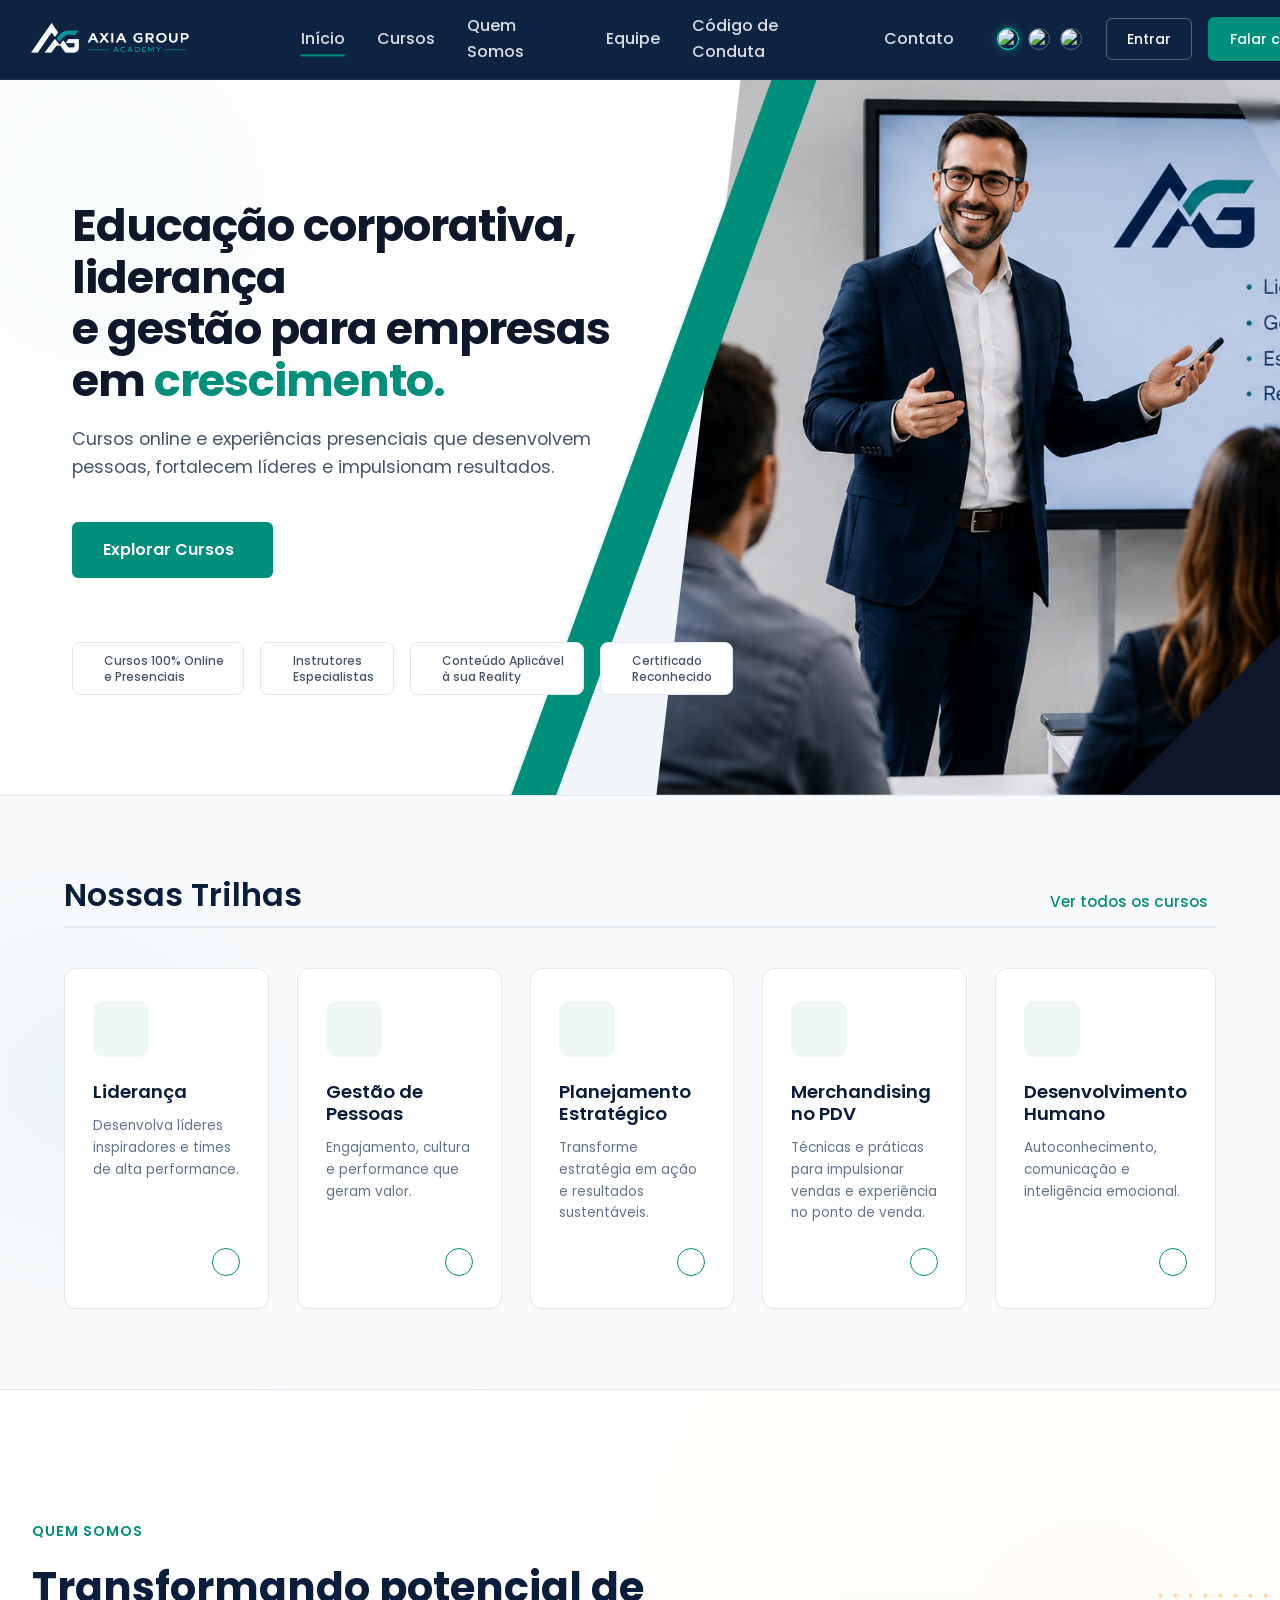
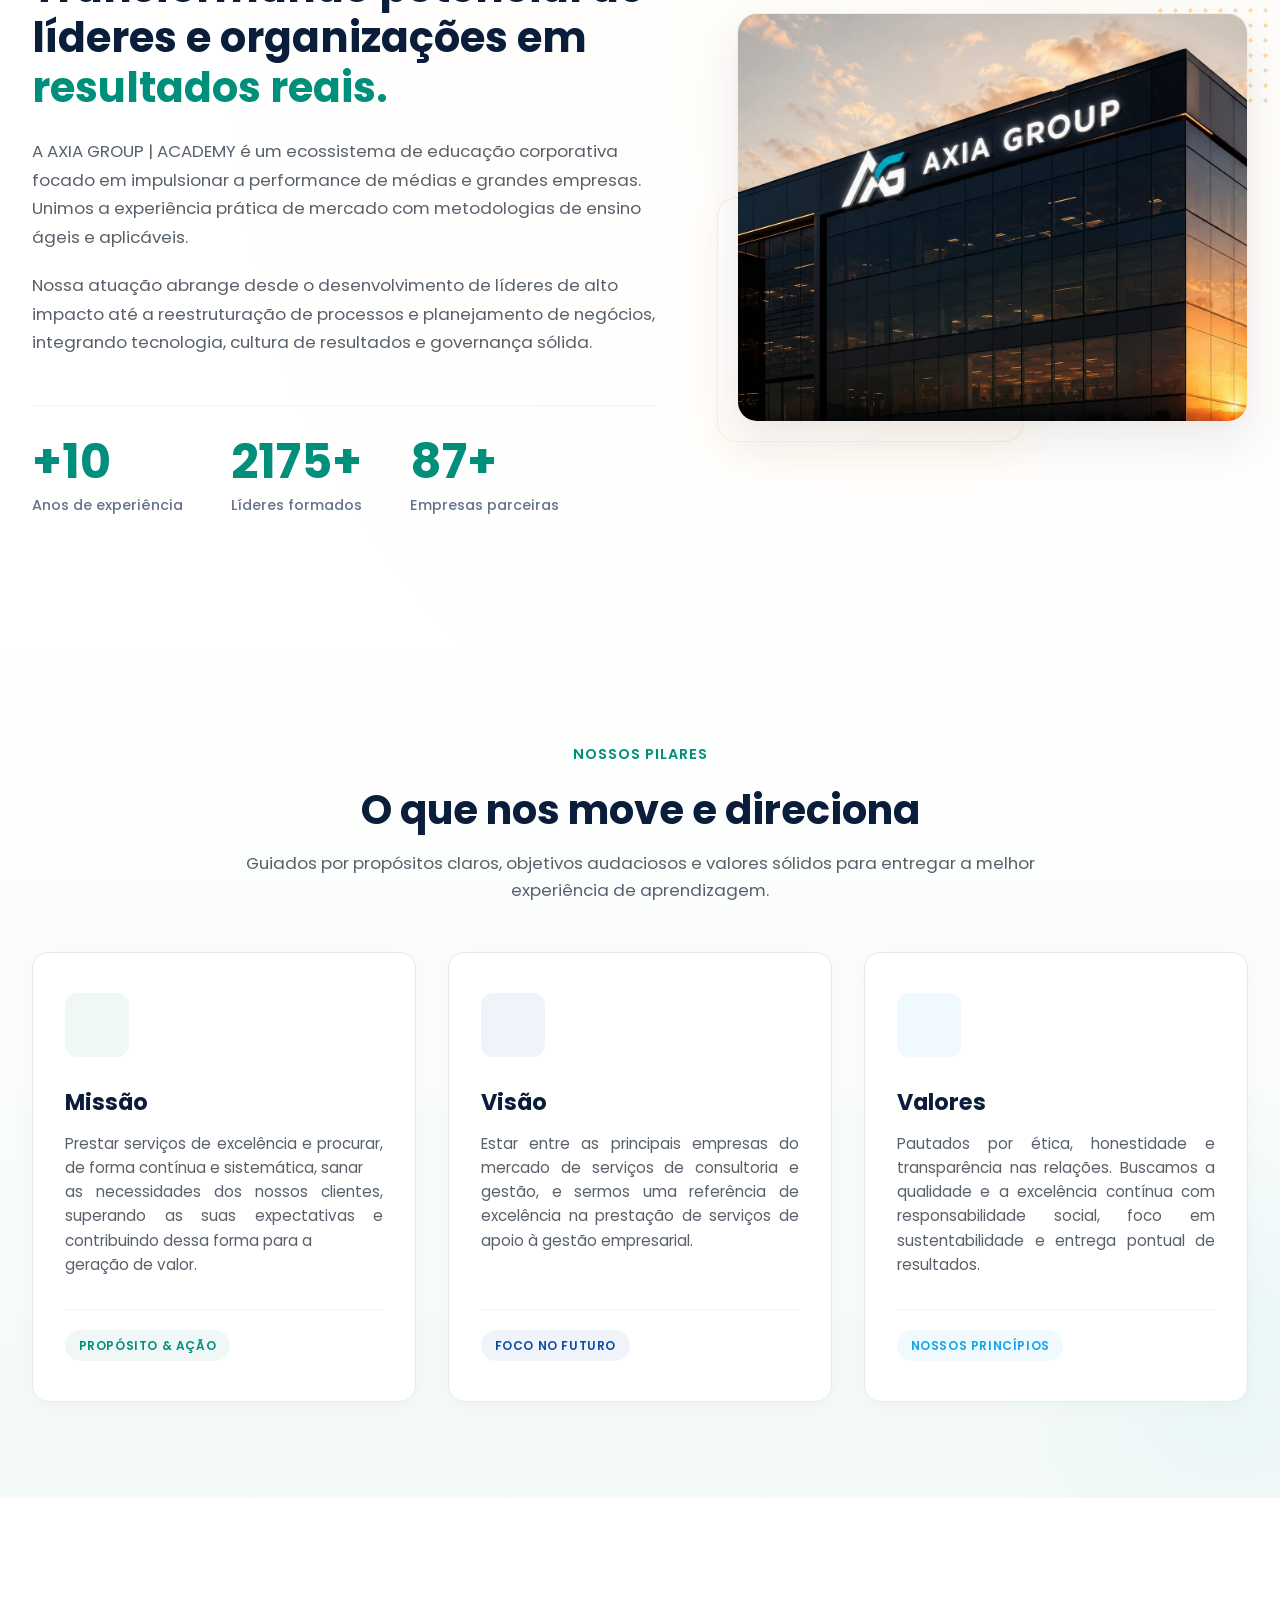
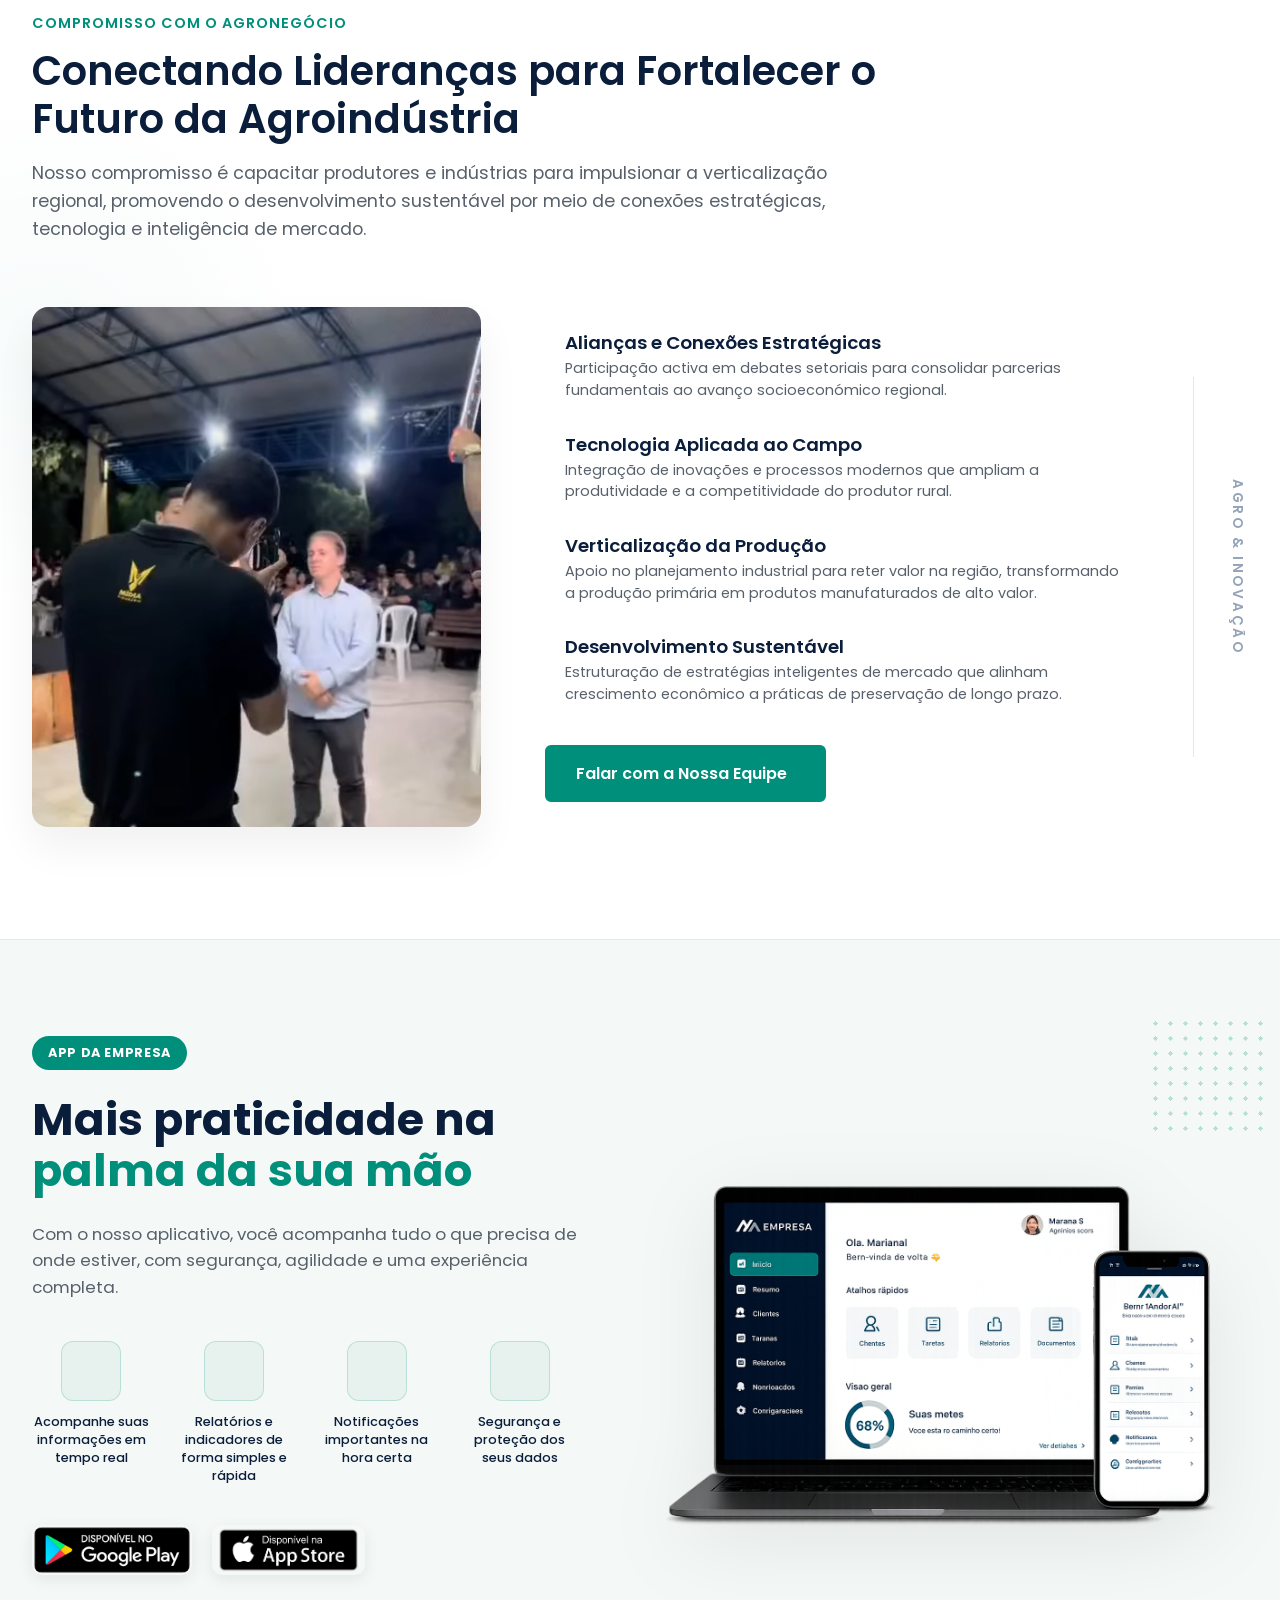
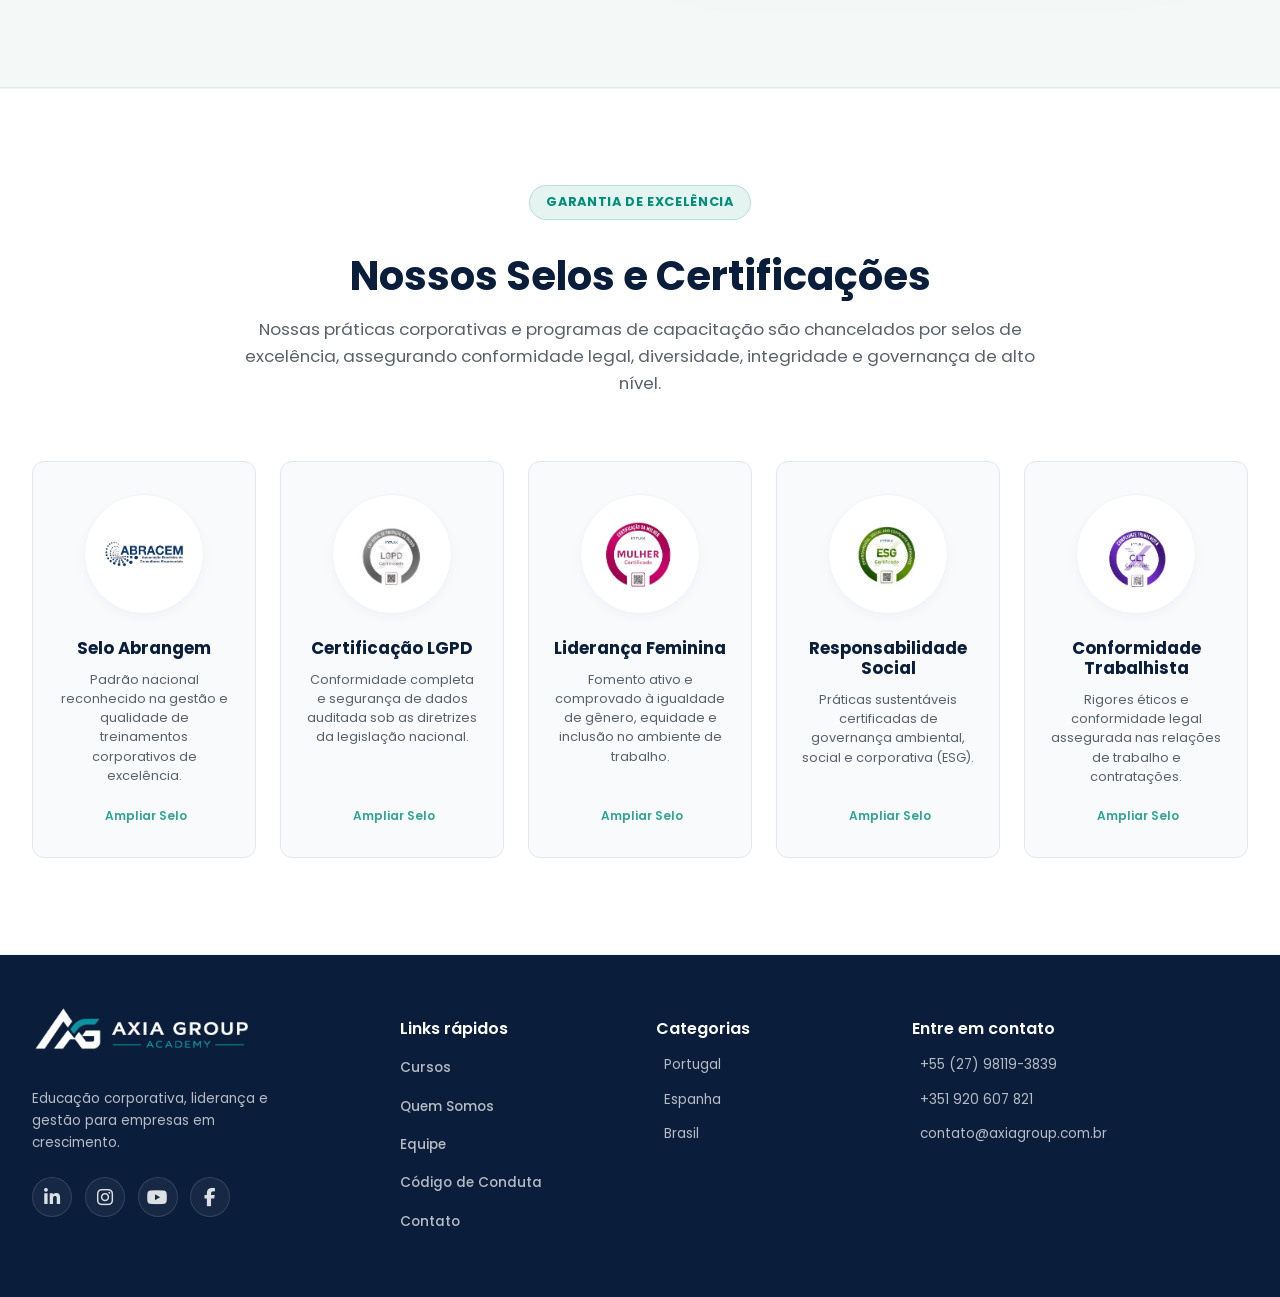
==== commit 371bbb48: "Terminei a parte do codigo de condulta" ====
--- a/index.html
+++ b/index.html
@@ -39,35 +39,35 @@
 
         <nav class="nav-menu" id="nav-menu">
           <ul class="nav-list">
-            <li><a href="#inicio" class="nav-link active">Início</a></li>
-            <li><a href="#cursos" class="nav-link">Cursos</a></li>
+            <li><a href="#inicio" class="nav-link active" data-i18n="nav_home">Início</a></li>
+            <li><a href="#cursos" class="nav-link" data-i18n="nav_courses">Cursos</a></li>
             <li>
-              <a href="#sobre" class="nav-link">Quem Somos</a>
+              <a href="#sobre" class="nav-link" data-i18n="nav_about">Quem Somos</a>
             </li>
-            <li><a href="pages/Equipe.html" class="nav-link">Equipe</a></li>
+            <li><a href="pages/Equipe.html" class="nav-link" data-i18n="nav_team">Equipe</a></li>
             <li>
-              <a href="pages/codigo-de-condulta.html" class="nav-link"
+              <a href="pages/codigo-de-condulta.html" class="nav-link" data-i18n="nav_conduct"
                 >Código de Condulta</a
               >
             </li>
-            <li><a href="#contato" class="nav-link">Contato</a></li>
+            <li><a href="pages/contato.html" class="nav-link" data-i18n="nav_contact">Contato</a></li>
           </ul>
         </nav>
 
         <div class="header-actions">
           <div class="language-selector">
-            <a href="#" class="lang-flag active" title="Português">
+            <a href="#" class="lang-flag active" title="Português" data-lang="pt">
               <img src="https://flagcdn.com/br.svg" alt="Português" />
             </a>
-            <a href="#" class="lang-flag" title="Español">
+            <a href="#" class="lang-flag" title="Español" data-lang="es">
               <img src="https://flagcdn.com/es.svg" alt="Español" />
             </a>
-            <a href="#" class="lang-flag" title="Inglês">
+            <a href="#" class="lang-flag" title="Inglês" data-lang="en">
               <img src="https://flagcdn.com/gb.svg" alt="Inglês" />
             </a>
           </div>
-          <a href="#" class="btn btn-outline-primary">Entrar</a>
-          <a href="#contato" class="btn btn-primary">Falar com a Equipe</a>
+          <a href="#" class="btn btn-outline-primary" data-i18n="btn_login">Entrar</a>
+          <a href="pages/contato.html" class="btn btn-primary" data-i18n="btn_speak_team">Falar com a Equipe</a>
           <button
             class="btn-icon mobile-toggle"
             aria-label="Menu"
@@ -109,17 +109,17 @@
 
           <div class="container hero-container">
             <div class="hero-content fade-up">
-              <h1 class="hero-title">
+              <h1 class="hero-title" data-i18n="hero_title">
                 Educação corporativa, liderança<br />e gestão para empresas<br />em
                 <span class="text-accent">crescimento.</span>
               </h1>
-              <p class="hero-description">
+              <p class="hero-description" data-i18n="hero_desc">
                 Cursos online e experiências presenciais que desenvolvem<br />pessoas,
                 fortalecem líderes e impulsionam resultados.
               </p>
 
               <div class="hero-buttons">
-                <a href="#cursos" class="btn btn-primary">
+                <a href="#cursos" class="btn btn-primary" data-i18n="hero_btn_explore">
                   Explorar Cursos <i class="ph ph-arrow-right"></i>
                 </a>
               </div>
@@ -128,19 +128,19 @@
             <div class="hero-benefits fade-up">
               <div class="benefit-item">
                 <i class="ph ph-graduation-cap"></i>
-                <span>Cursos 100% Online<br />e Presenciais</span>
+                <span data-i18n="hero_benefit_1">Cursos 100% Online<br />e Presenciais</span>
               </div>
               <div class="benefit-item">
                 <i class="ph ph-user-circle"></i>
-                <span>Instrutores<br />Especialistas</span>
+                <span data-i18n="hero_benefit_2">Instrutores<br />Especialistas</span>
               </div>
               <div class="benefit-item">
                 <i class="ph ph-notebook"></i>
-                <span>Conteúdo Aplicável<br />à sua Reality</span>
+                <span data-i18n="hero_benefit_3">Conteúdo Aplicável<br />à sua Reality</span>
               </div>
               <div class="benefit-item">
                 <i class="ph ph-certificate"></i>
-                <span>Certificado<br />Reconhecido</span>
+                <span data-i18n="hero_benefit_4">Certificado<br />Reconhecido</span>
               </div>
             </div>
           </div>
@@ -150,19 +150,19 @@
         <div class="hero-mobile-wrapper">
           <div class="container">
             <div class="hero-mobile-content fade-up">
-              <h1 class="hero-mobile-title">
+              <h1 class="hero-mobile-title" data-i18n="hero_mobile_title">
                 Conhecimento<br />que
                 <span class="text-accent">transforma.</span><br />Resultados
                 que<br /><span class="text-accent">impulsionam.</span>
               </h1>
-              <p class="hero-mobile-description">
+              <p class="hero-mobile-description" data-i18n="hero_mobile_desc">
                 Formação prática, atualizada e estratégica para você evoluir,
                 liderar e gerar impacto no mercado.
               </p>
 
               <!-- CTA Button -->
               <div class="hero-mobile-buttons">
-                <a href="#cursos" class="btn-hero-mobile">
+                <a href="#cursos" class="btn-hero-mobile" data-i18n="hero_mobile_btn">
                   Conheça nossos cursos <i class="ph ph-arrow-right"></i>
                 </a>
               </div>
@@ -171,34 +171,34 @@
               <div class="hero-mobile-benefits">
                 <div class="mobile-benefit-item">
                   <i class="ph ph-book-open"></i>
-                  <span>Conteúdo<br />atualizado</span>
+                  <span data-i18n="hero_mobile_benefit_1">Conteúdo<br />atualizado</span>
                 </div>
                 <div class="mobile-benefit-item">
                   <i class="ph ph-chart-line-up"></i>
-                  <span>Aprendizado<br />aplicável</span>
+                  <span data-i18n="hero_mobile_benefit_2">Aprendizado<br />aplicável</span>
                 </div>
                 <div class="mobile-benefit-item">
                   <i class="ph ph-certificate"></i>
-                  <span>Certificados<br />reconhecidos</span>
+                  <span data-i18n="hero_mobile_benefit_3">Certificados<br />reconhecidos</span>
                 </div>
                 <div class="mobile-benefit-item">
                   <i class="ph ph-users"></i>
-                  <span>Comunidade<br />ativa</span>
+                  <span data-i18n="hero_mobile_benefit_4">Comunidade<br />ativa</span>
                 </div>
               </div>
 
               <!-- Hero Mobile Footer Row -->
               <div class="hero-mobile-footer-row">
-                <span
+                <span data-i18n="hero_mobile_footer_1"
                   >APRENDA COM
                   <span class="text-accent-alt">ESPECIALISTAS</span></span
                 >
                 <div class="row-divider"></div>
-                <span
+                <span data-i18n="hero_mobile_footer_2"
                   >APLIQUE NA <span class="text-accent-alt">PRÁTICA</span></span
                 >
                 <div class="row-divider"></div>
-                <span>EVOLUA <span class="text-accent-alt">SEMPRE</span></span>
+                <span data-i18n="hero_mobile_footer_3">EVOLUA <span class="text-accent-alt">SEMPRE</span></span>
               </div>
             </div>
           </div>
@@ -209,8 +209,8 @@
       <section class="trilhas" id="cursos">
         <div class="container">
           <div class="section-header-flex fade-up">
-            <h2 class="section-title">Nossas Trilhas</h2>
-            <a href="#" class="link-accent"
+            <h2 class="section-title" data-i18n="trilhas_section_title">Nossas Trilhas</h2>
+            <a href="#" class="link-accent" data-i18n="trilhas_see_all"
               >Ver todos os cursos <i class="ph ph-arrow-right"></i
             ></a>
           </div>
@@ -221,8 +221,8 @@
               <div class="trilha-icon">
                 <i class="ph-duotone ph-users-three"></i>
               </div>
-              <h3 class="trilha-title">Liderança</h3>
-              <p class="trilha-desc">
+              <h3 class="trilha-title" data-i18n="trilha_1_title">Liderança</h3>
+              <p class="trilha-desc" data-i18n="trilha_1_desc">
                 Desenvolva líderes inspiradores e times de alta performance.
               </p>
               <div class="trilha-arrow"><i class="ph ph-arrow-right"></i></div>
@@ -231,8 +231,8 @@
             <!-- Card 2 -->
             <div class="trilha-card fade-up delay-100">
               <div class="trilha-icon"><i class="ph-duotone ph-users"></i></div>
-              <h3 class="trilha-title">Gestão de Pessoas</h3>
-              <p class="trilha-desc">
+              <h3 class="trilha-title" data-i18n="trilha_2_title">Gestão de Pessoas</h3>
+              <p class="trilha-desc" data-i18n="trilha_2_desc">
                 Engajamento, cultura e performance que geram valor.
               </p>
               <div class="trilha-arrow"><i class="ph ph-arrow-right"></i></div>
@@ -243,8 +243,8 @@
               <div class="trilha-icon">
                 <i class="ph-duotone ph-target"></i>
               </div>
-              <h3 class="trilha-title">Planejamento Estratégico</h3>
-              <p class="trilha-desc">
+              <h3 class="trilha-title" data-i18n="trilha_3_title">Planejamento Estratégico</h3>
+              <p class="trilha-desc" data-i18n="trilha_3_desc">
                 Transforme estratégia em ação e resultados sustentáveis.
               </p>
               <div class="trilha-arrow"><i class="ph ph-arrow-right"></i></div>
@@ -255,8 +255,8 @@
               <div class="trilha-icon">
                 <i class="ph-duotone ph-shopping-cart"></i>
               </div>
-              <h3 class="trilha-title">Merchandising no PDV</h3>
-              <p class="trilha-desc">
+              <h3 class="trilha-title" data-i18n="trilha_4_title">Merchandising no PDV</h3>
+              <p class="trilha-desc" data-i18n="trilha_4_desc">
                 Técnicas e práticas para impulsionar vendas e experiência no
                 ponto de venda.
               </p>
@@ -266,8 +266,8 @@
             <!-- Card 5 -->
             <div class="trilha-card fade-up delay-400">
               <div class="trilha-icon"><i class="ph-duotone ph-brain"></i></div>
-              <h3 class="trilha-title">Desenvolvimento Humano</h3>
-              <p class="trilha-desc">
+              <h3 class="trilha-title" data-i18n="trilha_5_title">Desenvolvimento Humano</h3>
+              <p class="trilha-desc" data-i18n="trilha_5_desc">
                 Autoconhecimento, comunicação e inteligência emocional.
               </p>
               <div class="trilha-arrow"><i class="ph ph-arrow-right"></i></div>
@@ -282,18 +282,18 @@
           <div class="quem-somos-grid">
             <!-- Esquerda: Conteúdo de Texto e Stats -->
             <div class="quem-somos-content fade-up">
-              <span class="destaque-label text-accent">Quem Somos</span>
-              <h2 class="quem-somos-title">
+              <span class="destaque-label text-accent" data-i18n="about_label">Quem Somos</span>
+              <h2 class="quem-somos-title" data-i18n="about_title">
                 Transformando potencial de líderes e organizações em
                 <span class="text-accent">resultados reais.</span>
               </h2>
-              <p class="quem-somos-desc">
+              <p class="quem-somos-desc" data-i18n="about_desc_1">
                 A AXIA GROUP | ACADEMY é um ecossistema de educação corporativa
                 focado em impulsionar a performance de médias e grandes
                 empresas. Unimos a experiência prática de mercado com
                 metodologias de ensino ágeis e aplicáveis.
               </p>
-              <p class="quem-somos-desc">
+              <p class="quem-somos-desc" data-i18n="about_desc_2">
                 Nossa atuação abrange desde o desenvolvimento de líderes de alto
                 impacto até a reestruturação de processos e planejamento de
                 negócios, integrando tecnologia, cultura de resultados e
@@ -310,7 +310,7 @@
                     data-prefix="+"
                     >0</span
                   >
-                  <span class="stat-label">Anos de experiência</span>
+                  <span class="stat-label" data-i18n="stat_experience">Anos de experiência</span>
                 </div>
                 <div class="stat-item">
                   <span
@@ -320,7 +320,7 @@
                     data-prefix=""
                     >0</span
                   >
-                  <span class="stat-label">Líderes formados</span>
+                  <span class="stat-label" data-i18n="stat_leaders">Líderes formados</span>
                 </div>
                 <div class="stat-item">
                   <span
@@ -330,7 +330,7 @@
                     data-prefix=""
                     >0</span
                   >
-                  <span class="stat-label">Empresas parceiras</span>
+                  <span class="stat-label" data-i18n="stat_companies">Empresas parceiras</span>
                 </div>
               </div>
             </div>
@@ -355,9 +355,9 @@
       <section class="secao-mvv" id="sobre-nos">
         <div class="container">
           <div class="mvv-header fade-up">
-            <span class="destaque-label text-accent">Nossos Pilares</span>
-            <h2 class="mvv-section-title">O que nos move e direciona</h2>
-            <p class="mvv-section-subtitle">
+            <span class="destaque-label text-accent" data-i18n="mvv_label">Nossos Pilares</span>
+            <h2 class="mvv-section-title" data-i18n="mvv_section_title">O que nos move e direciona</h2>
+            <p class="mvv-section-subtitle" data-i18n="mvv_section_subtitle">
               Guiados por propósitos claros, objetivos audaciosos e valores
               sólidos para entregar a melhor experiência de aprendizagem.
             </p>
@@ -370,8 +370,8 @@
               <div class="mvv-icon-wrapper">
                 <i class="ph-duotone ph-rocket"></i>
               </div>
-              <h3 class="mvv-title">Missão</h3>
-              <p class="mvv-desc">
+              <h3 class="mvv-title" data-i18n="mvv_missao_title">Missão</h3>
+              <p class="mvv-desc" data-i18n="mvv_missao_desc">
                 Prestar serviços de excelência e procurar, de forma contínua e
                 sistemática, sanar <br />as necessidades dos nossos clientes,
                 superando as suas expectativas e contribuindo dessa forma para
@@ -379,7 +379,7 @@
                 geração de valor.
               </p>
               <div class="mvv-card-footer">
-                <span class="mvv-tag">Propósito &amp; Ação</span>
+                <span class="mvv-tag" data-i18n="mvv_missao_tag">Propósito &amp; Ação</span>
               </div>
             </div>
 
@@ -389,14 +389,14 @@
               <div class="mvv-icon-wrapper">
                 <i class="ph-duotone ph-eye"></i>
               </div>
-              <h3 class="mvv-title">Visão</h3>
-              <p class="mvv-desc">
+              <h3 class="mvv-title" data-i18n="mvv_visao_title">Visão</h3>
+              <p class="mvv-desc" data-i18n="mvv_visao_desc">
                 Estar entre as principais empresas do mercado de serviços de
                 consultoria e gestão, e sermos uma referência de excelência na
                 prestação de serviços de apoio à gestão empresarial.
               </p>
               <div class="mvv-card-footer">
-                <span class="mvv-tag">Foco no Futuro</span>
+                <span class="mvv-tag" data-i18n="mvv_visao_tag">Foco no Futuro</span>
               </div>
             </div>
 
@@ -406,15 +406,15 @@
               <div class="mvv-icon-wrapper">
                 <i class="ph-duotone ph-shield-star"></i>
               </div>
-              <h3 class="mvv-title">Valores</h3>
-              <p class="mvv-desc">
+              <h3 class="mvv-title" data-i18n="mvv_valores_title">Valores</h3>
+              <p class="mvv-desc" data-i18n="mvv_valores_desc">
                 Pautados por ética, honestidade e transparência nas relações.
                 Buscamos a qualidade e a excelência contínua com
                 responsabilidade social, foco em sustentabilidade e entrega
                 pontual de resultados.
               </p>
               <div class="mvv-card-footer">
-                <span class="mvv-tag">Nossos Princípios</span>
+                <span class="mvv-tag" data-i18n="mvv_valores_tag">Nossos Princípios</span>
               </div>
             </div>
           </div>
@@ -426,13 +426,13 @@
         <div class="container">
           <!-- Header da Seção -->
           <div class="incompany-header fade-up">
-            <span class="destaque-label text-accent"
+            <span class="destaque-label text-accent" data-i18n="incompany_label"
               >Compromisso com o Agronegócio</span
             >
-            <h2 class="incompany-title">
+            <h2 class="incompany-title" data-i18n="incompany_title">
               Conectando Lideranças para Fortalecer o Futuro da Agroindústria
             </h2>
-            <p class="incompany-description">
+            <p class="incompany-description" data-i18n="incompany_description">
               Nosso compromisso é capacitar produtores e indústrias para
               impulsionar a verticalização regional, promovendo o
               desenvolvimento sustentável por meio de conexões estratégicas,
@@ -475,8 +475,8 @@
                 <li>
                   <i class="ph ph-trend-up"></i>
                   <div>
-                    <h4>Alianças e Conexões Estratégicas</h4>
-                    <p>
+                    <h4 data-i18n="incompany_feature_1_title">Alianças e Conexões Estratégicas</h4>
+                    <p data-i18n="incompany_feature_1_desc">
                       Participação ativa em debates setoriais para consolidar
                       parcerias fundamentais ao avanço socioeconômico regional.
                     </p>
@@ -485,8 +485,8 @@
                 <li>
                   <i class="ph ph-cpu"></i>
                   <div>
-                    <h4>Tecnologia Aplicada ao Campo</h4>
-                    <p>
+                    <h4 data-i18n="incompany_feature_2_title">Tecnologia Aplicada ao Campo</h4>
+                    <p data-i18n="incompany_feature_2_desc">
                       Integração de inovações e processos modernos que ampliam a
                       produtividade e a competitividade do produtor rural.
                     </p>
@@ -495,8 +495,8 @@
                 <li>
                   <i class="ph ph-chats"></i>
                   <div>
-                    <h4>Verticalização da Produção</h4>
-                    <p>
+                    <h4 data-i18n="incompany_feature_3_title">Verticalização da Produção</h4>
+                    <p data-i18n="incompany_feature_3_desc">
                       Apoio no planejamento industrial para reter valor na
                       região, transformando a produção primária em produtos
                       manufaturados de alto valor.
@@ -506,8 +506,8 @@
                 <li>
                   <i class="ph ph-leaf"></i>
                   <div>
-                    <h4>Desenvolvimento Sustentável</h4>
-                    <p>
+                    <h4 data-i18n="incompany_feature_4_title">Desenvolvimento Sustentável</h4>
+                    <p data-i18n="incompany_feature_4_desc">
                       Estruturação de estratégias inteligentes de mercado que
                       alinham crescimento econômico a práticas de preservação de
                       longo prazo.
@@ -517,7 +517,7 @@
               </ul>
 
               <div class="incompany-cta">
-                <a href="#contato" class="btn btn-primary"
+                <a href="pages/contato.html" class="btn btn-primary" data-i18n="incompany_btn"
                   >Falar com a Nossa Equipe <i class="ph ph-arrow-right"></i
                 ></a>
               </div>
@@ -525,7 +525,7 @@
 
             <!-- Direita: Texto Vertical Decorativo -->
             <div class="incompany-vertical-text">
-              <span>AGRO &amp; INOVAÇÃO</span>
+              <span data-i18n="incompany_vertical_text">AGRO &amp; INOVAÇÃO</span>
             </div>
           </div>
         </div>
@@ -537,12 +537,12 @@
           <div class="plataforma-grid-container">
             <!-- Esquerda: Informações do Aplicativo -->
             <div class="plataforma-content fade-up">
-              <span class="destaque-label-app">App da Empresa</span>
-              <h2 class="plataforma-title">
+              <span class="destaque-label-app" data-i18n="platform_label">App da Empresa</span>
+              <h2 class="plataforma-title" data-i18n="platform_title">
                 Mais praticidade na
                 <span class="text-highlight">palma da sua mão</span>
               </h2>
-              <p class="plataforma-description">
+              <p class="plataforma-description" data-i18n="platform_description">
                 Com o nosso aplicativo, você acompanha tudo o que precisa de
                 onde estiver, com segurança, agilidade e uma experiência
                 completa.
@@ -554,25 +554,25 @@
                   <div class="mini-feature-icon">
                     <i class="ph ph-clipboard-text"></i>
                   </div>
-                  <p>Acompanhe suas informações em tempo real</p>
+                  <p data-i18n="platform_feature_1">Acompanhe suas informações em tempo real</p>
                 </div>
                 <div class="mini-feature-item">
                   <div class="mini-feature-icon">
                     <i class="ph ph-chart-bar"></i>
                   </div>
-                  <p>Relatórios e indicadores de forma simples e rápida</p>
+                  <p data-i18n="platform_feature_2">Relatórios e indicadores de forma simples e rápida</p>
                 </div>
                 <div class="mini-feature-item">
                   <div class="mini-feature-icon">
                     <i class="ph ph-bell"></i>
                   </div>
-                  <p>Notificações importantes na hora certa</p>
+                  <p data-i18n="platform_feature_3">Notificações importantes na hora certa</p>
                 </div>
                 <div class="mini-feature-item">
                   <div class="mini-feature-icon">
                     <i class="ph ph-shield-check"></i>
                   </div>
-                  <p>Segurança e proteção dos seus dados</p>
+                  <p data-i18n="platform_feature_4">Segurança e proteção dos seus dados</p>
                 </div>
               </div>
 
@@ -620,10 +620,11 @@
                 color: #008f7a;
                 border: 1px solid rgba(0, 143, 122, 0.2);
               "
+              data-i18n="cert_label"
               >Garantia de Excelência</span
             >
-            <h2 class="certificacoes-title">Nossos Selos e Certificações</h2>
-            <p class="certificacoes-subtitle">
+            <h2 class="certificacoes-title" data-i18n="cert_title">Nossos Selos e Certificações</h2>
+            <p class="certificacoes-subtitle" data-i18n="cert_subtitle">
               Nossas práticas corporativas e programas de capacitação são
               chancelados por selos de excelência, assegurando conformidade
               legal, diversidade, integridade e governança de alto nível.
@@ -649,12 +650,12 @@
                   class="cert-badge-img"
                 />
               </div>
-              <h4>Selo Abrangem</h4>
-              <p>
+              <h4 data-i18n="cert_1_title">Selo Abrangem</h4>
+              <p data-i18n="cert_1_desc">
                 Padrão nacional reconhecido na gestão e qualidade de
                 treinamentos corporativos de excelência.
               </p>
-              <span class="cert-zoom-hint"
+              <span class="cert-zoom-hint" data-i18n="cert_zoom"
                 ><i class="ph ph-magnifying-glass-plus"></i> Ampliar Selo</span
               >
             </div>
@@ -676,12 +677,12 @@
                   class="cert-badge-img"
                 />
               </div>
-              <h4>Certificação LGPD</h4>
-              <p>
+              <h4 data-i18n="cert_2_title">Certificação LGPD</h4>
+              <p data-i18n="cert_2_desc">
                 Conformidade completa e segurança de dados auditada sob as
                 diretrizes da legislação nacional.
               </p>
-              <span class="cert-zoom-hint"
+              <span class="cert-zoom-hint" data-i18n="cert_zoom"
                 ><i class="ph ph-magnifying-glass-plus"></i> Ampliar Selo</span
               >
             </div>
@@ -703,12 +704,12 @@
                   class="cert-badge-img"
                 />
               </div>
-              <h4>Liderança Feminina</h4>
-              <p>
+              <h4 data-i18n="cert_3_title">Liderança Feminina</h4>
+              <p data-i18n="cert_3_desc">
                 Fomento ativo e comprovado à igualdade de gênero, equidade e
                 inclusão no ambiente de trabalho.
               </p>
-              <span class="cert-zoom-hint"
+              <span class="cert-zoom-hint" data-i18n="cert_zoom"
                 ><i class="ph ph-magnifying-glass-plus"></i> Ampliar Selo</span
               >
             </div>
@@ -730,12 +731,12 @@
                   class="cert-badge-img"
                 />
               </div>
-              <h4>Responsabilidade Social</h4>
-              <p>
+              <h4 data-i18n="cert_4_title">Responsabilidade Social</h4>
+              <p data-i18n="cert_4_desc">
                 Práticas sustentáveis certificadas de governança ambiental,
                 social e corporativa (ESG).
               </p>
-              <span class="cert-zoom-hint"
+              <span class="cert-zoom-hint" data-i18n="cert_zoom"
                 ><i class="ph ph-magnifying-glass-plus"></i> Ampliar Selo</span
               >
             </div>
@@ -757,12 +758,12 @@
                   class="cert-badge-img"
                 />
               </div>
-              <h4>Conformidade Trabalhista</h4>
-              <p>
+              <h4 data-i18n="cert_5_title">Conformidade Trabalhista</h4>
+              <p data-i18n="cert_5_desc">
                 Rigores éticos e conformidade legal assegurada nas relações de
                 trabalho e contratações.
               </p>
-              <span class="cert-zoom-hint"
+              <span class="cert-zoom-hint" data-i18n="cert_zoom"
                 ><i class="ph ph-magnifying-glass-plus"></i> Ampliar Selo</span
               >
             </div>
@@ -778,7 +779,7 @@
           <div class="footer-logo-container">
             <img src="assets/images/logo/logo.png" alt="Logo AXIA GROUP" />
           </div>
-          <p class="footer-desc">
+          <p class="footer-desc" data-i18n="footer_desc">
             Educação corporativa, liderança e gestão para empresas em
             crescimento.
           </p>
@@ -799,22 +800,22 @@
         </div>
 
         <div class="footer-col links-col">
-          <h4>Links rápidos</h4>
+          <h4 data-i18n="footer_links_title">Links rápidos</h4>
           <ul class="footer-links">
-            <li><a href="#cursos" class="nav-link">Cursos</a></li>
-            <li><a href="#sobre" class="nav-link">Quem Somos</a></li>
-            <li><a href="pages/Equipe.html" class="nav-link">Equipe</a></li>
+            <li><a href="#cursos" class="nav-link" data-i18n="nav_courses">Cursos</a></li>
+            <li><a href="#sobre" class="nav-link" data-i18n="nav_about">Quem Somos</a></li>
+            <li><a href="pages/Equipe.html" class="nav-link" data-i18n="nav_team">Equipe</a></li>
             <li>
-              <a href="pages/codigo-de-condulta.html" class="nav-link"
+              <a href="pages/codigo-de-condulta.html" class="nav-link" data-i18n="nav_conduct"
                 >Código de Condulta</a
               >
             </li>
-            <li><a href="#contato" class="nav-link">Contato</a></li>
+            <li><a href="pages/contato.html" class="nav-link" data-i18n="nav_contact">Contato</a></li>
           </ul>
         </div>
 
         <div class="footer-col">
-          <h4>Categorias</h4>
+          <h4 data-i18n="footer_categories_title">Categorias</h4>
           <ul class="footer-links location-links">
             <li><i class="ph ph-map-pin"></i> Portugal</li>
             <li><i class="ph ph-map-pin"></i> Espanha</li>
@@ -823,7 +824,7 @@
         </div>
 
         <div class="footer-col">
-          <h4>Entre em contato</h4>
+          <h4 data-i18n="footer_contact_title">Entre em contato</h4>
           <ul class="footer-links contact-links">
             <li><i class="ph ph-phone"></i> +55 (27) 98119-3839</li>
             <li><i class="ph ph-phone"></i> +351 920 607 821</li>
@@ -848,6 +849,7 @@
     </div>
 
     <!-- Scripts -->
+    <script src="js/language.js"></script>
     <script src="js/scripts.js"></script>
   </body>
 </html>
--- a/css/styles.css
+++ b/css/styles.css
@@ -263,7 +263,7 @@
 
 .header-actions {
   position: absolute;
-  right: -4rem;
+  right: -7rem;
   top: 75%;
   transform: translateY(-50%);
   display: flex;
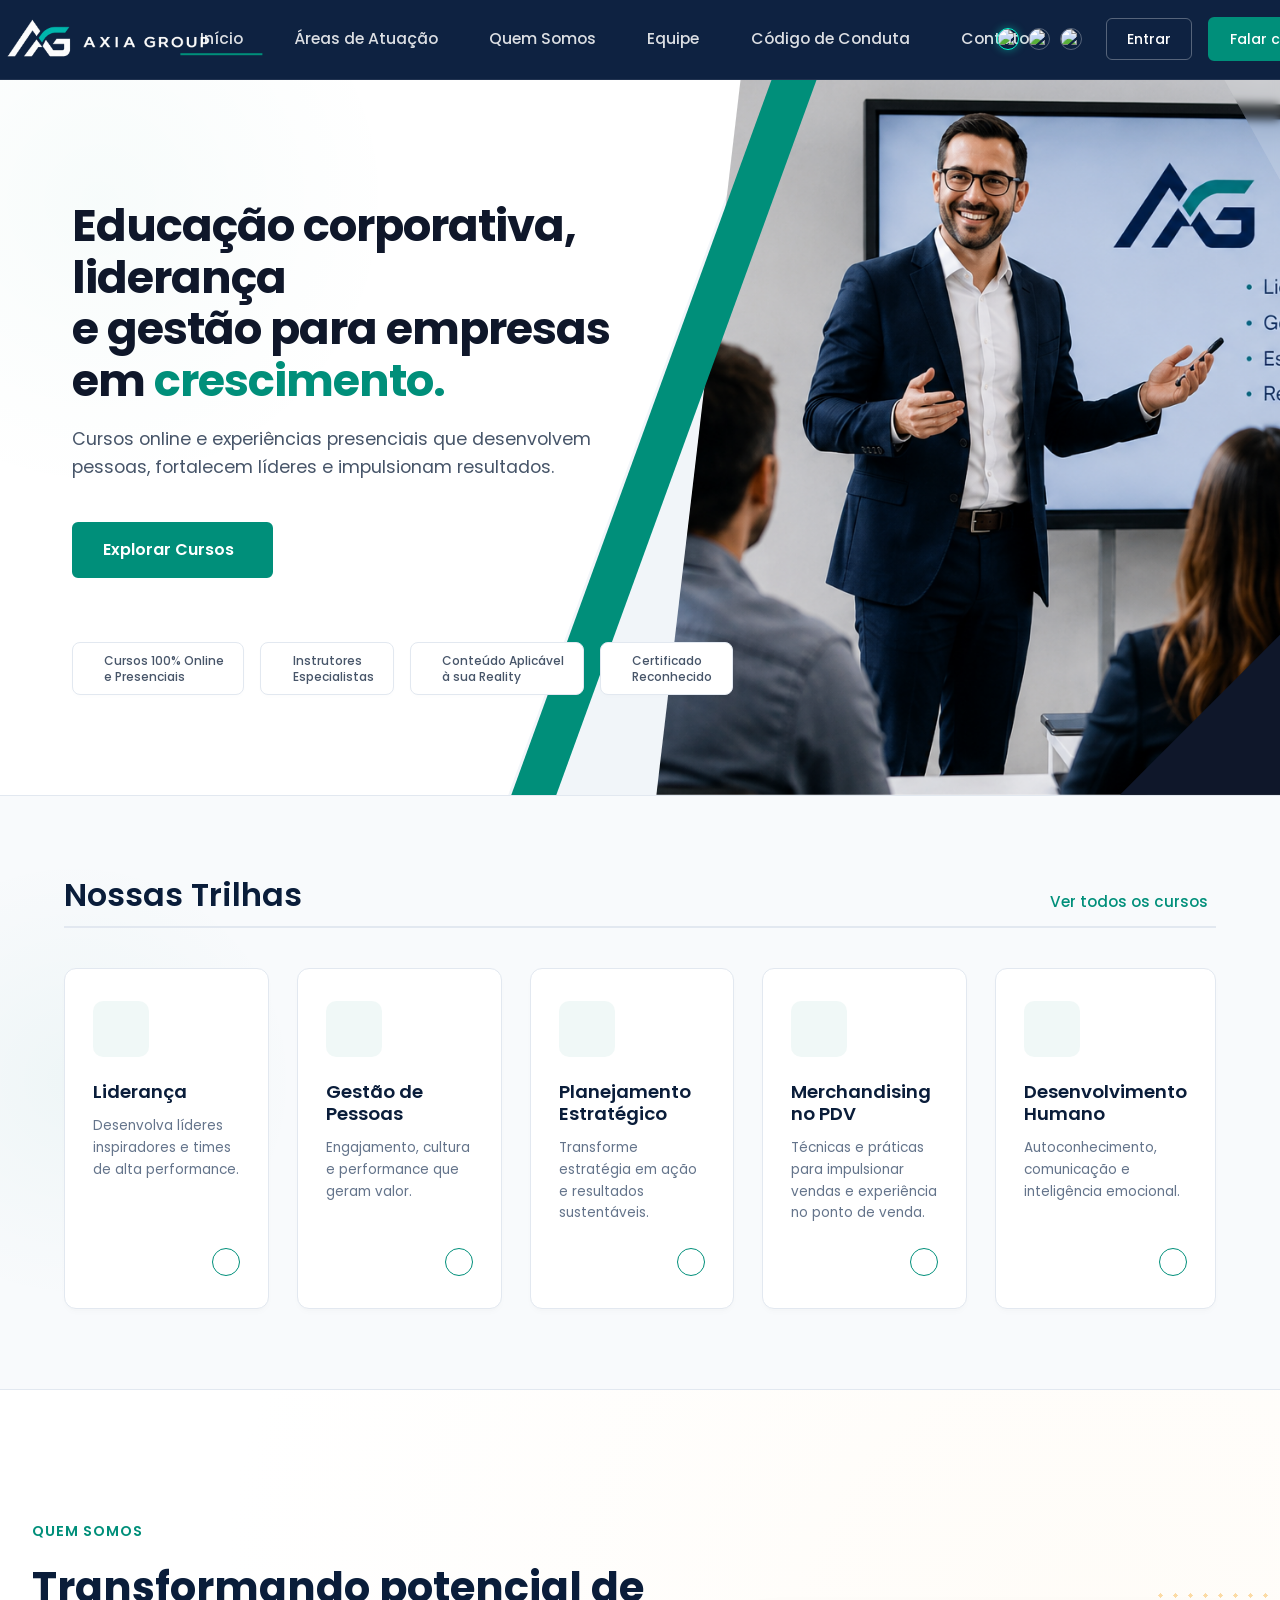
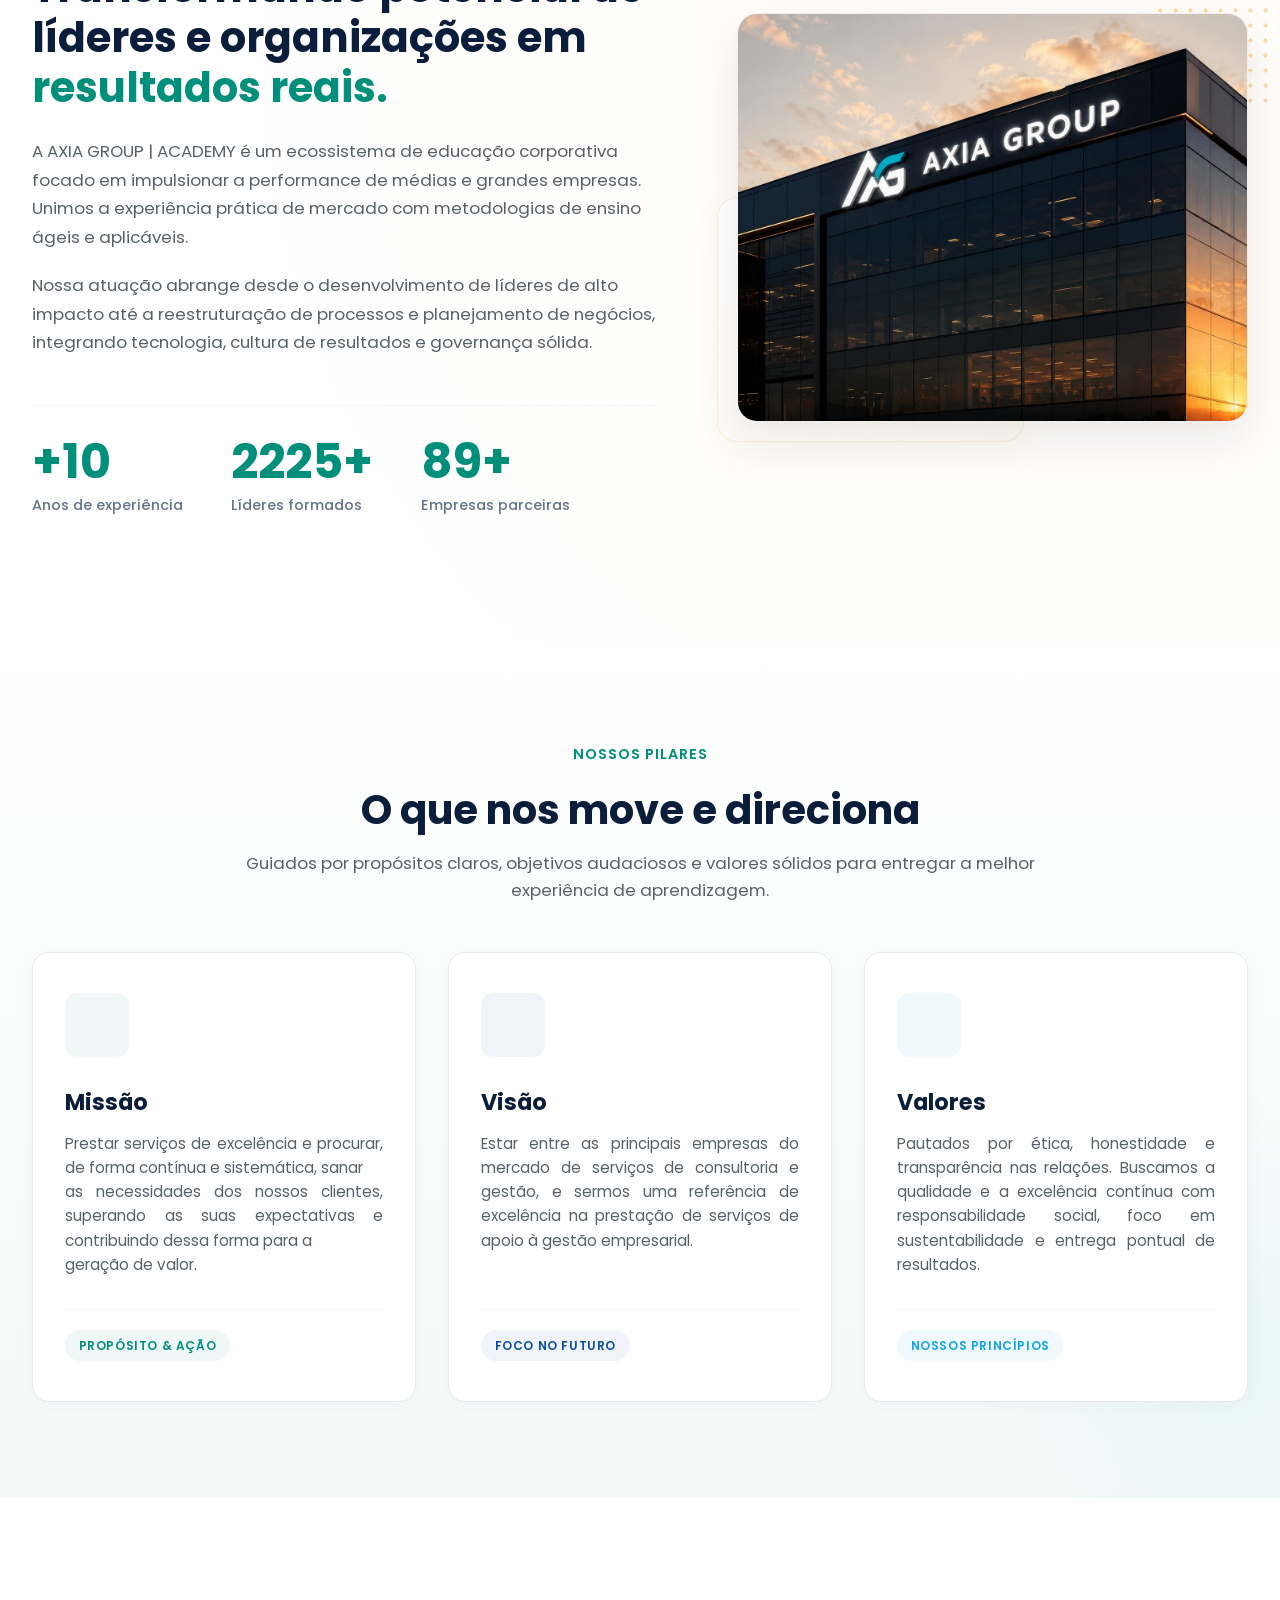
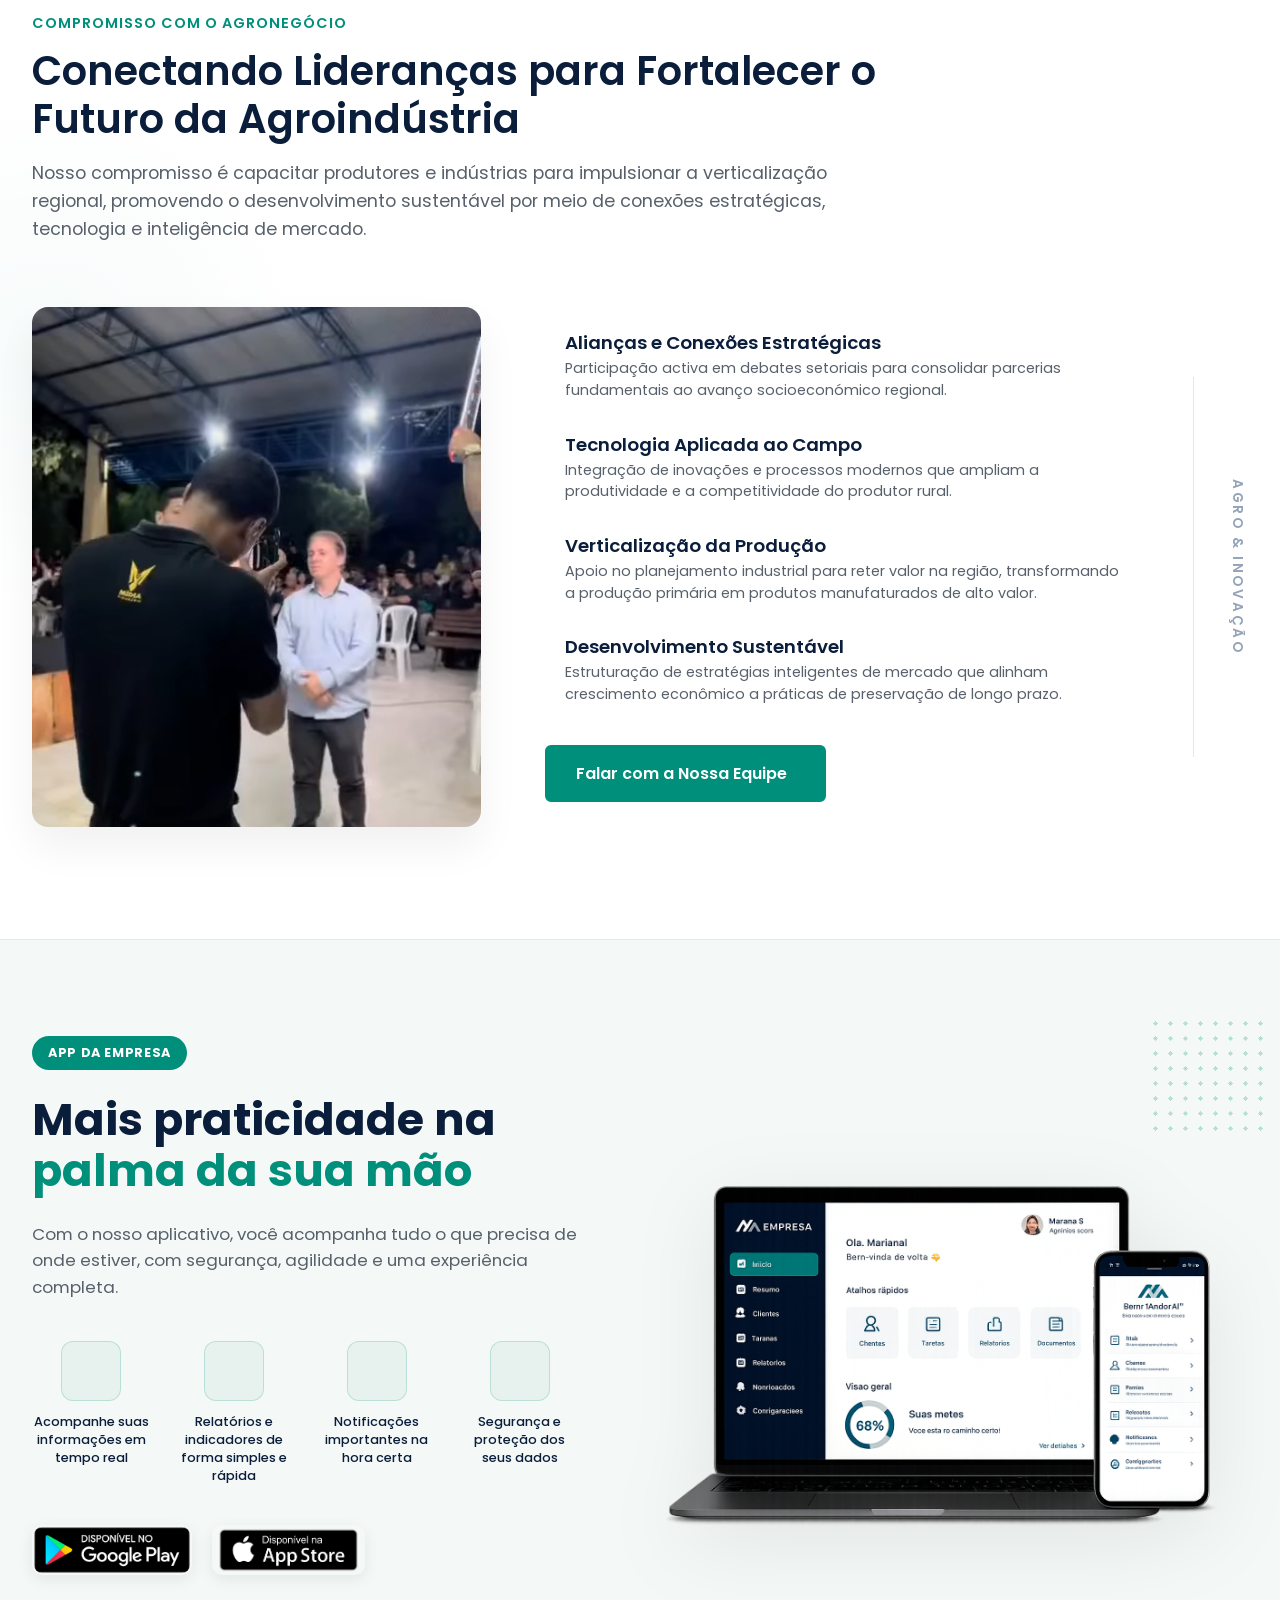
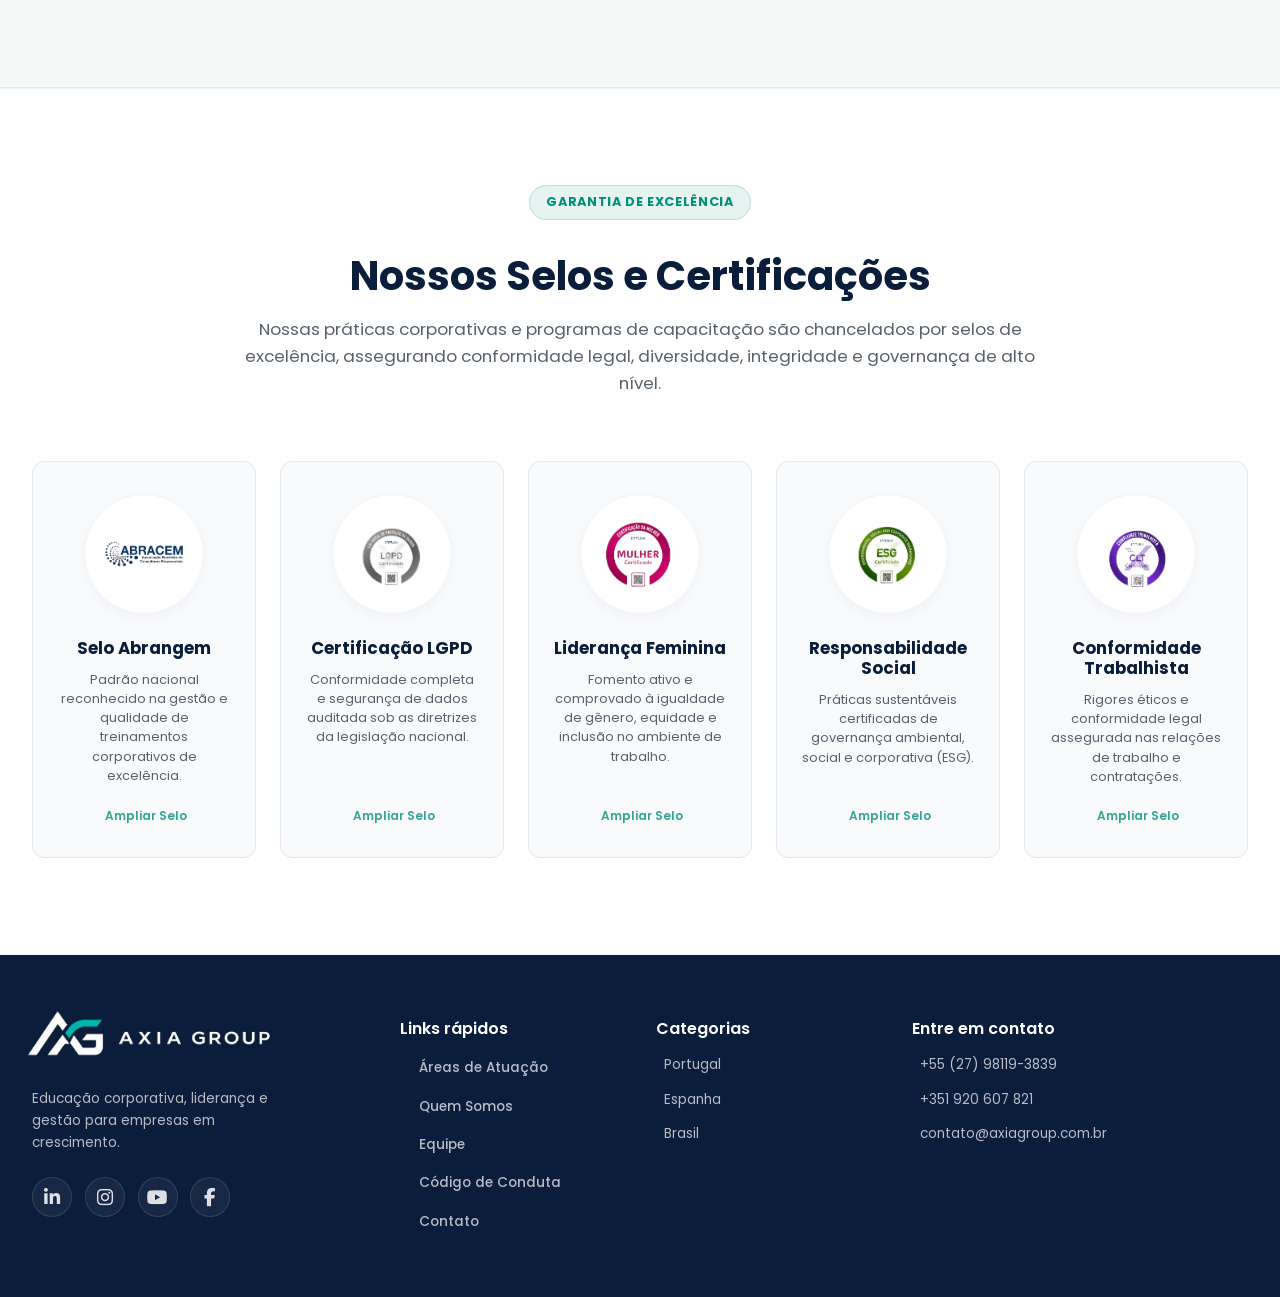
==== commit 53dfd76f: "Adicionei a area de atuação" ====
--- a/index.html
+++ b/index.html
@@ -27,7 +27,7 @@
     />
 
     <!-- Custom CSS -->
-    <link rel="stylesheet" href="css/styles.css?v=1.33" />
+    <link rel="stylesheet" href="css/styles.css?v=1.34" />
   </head>
   <body>
     <!-- HEADER -->
@@ -40,7 +40,7 @@
         <nav class="nav-menu" id="nav-menu">
           <ul class="nav-list">
             <li><a href="#inicio" class="nav-link active" data-i18n="nav_home">Início</a></li>
-            <li><a href="#cursos" class="nav-link" data-i18n="nav_courses">Cursos</a></li>
+            <li><a href="pages/areas-de-atuacao.html" class="nav-link" data-i18n="nav_areas">Áreas de Atuação</a></li>
             <li>
               <a href="#sobre" class="nav-link" data-i18n="nav_about">Quem Somos</a>
             </li>
@@ -802,7 +802,7 @@
         <div class="footer-col links-col">
           <h4 data-i18n="footer_links_title">Links rápidos</h4>
           <ul class="footer-links">
-            <li><a href="#cursos" class="nav-link" data-i18n="nav_courses">Cursos</a></li>
+            <li><a href="pages/areas-de-atuacao.html" class="nav-link" data-i18n="nav_areas">Áreas de Atuação</a></li>
             <li><a href="#sobre" class="nav-link" data-i18n="nav_about">Quem Somos</a></li>
             <li><a href="pages/Equipe.html" class="nav-link" data-i18n="nav_team">Equipe</a></li>
             <li>
--- a/css/styles.css
+++ b/css/styles.css
@@ -181,7 +181,7 @@
   position: relative;
   height: 100%;
   width: 100%;
-  max-width: 1400px !important;
+  max-width: 1600px !important;
   margin: 0 auto;
   padding: 0 2rem;
   transform: translateY(-20px);
@@ -190,10 +190,10 @@
 .header-logo-container {
   position: absolute;
   left: 1rem;
-  top: 83%;
+  top: 80%;
   transform: translateY(-50%);
   height: 100%;
-  width: 220px;
+  width: 250px;
   margin-left: -100px;
   display: flex;
   align-items: center;
@@ -207,8 +207,8 @@
 }
 
 .header-logo-container img {
-  margin-left: 90px;
-  height: 150px;
+  margin-left: 70px;
+  height: 170px;
   width: auto;
   object-fit: contain;
   display: block;
@@ -235,9 +235,10 @@
 
 .nav-link {
   color: rgba(255, 255, 255, 0.85);
-  font-size: 1rem;
+  font-size: 0.98rem;
   font-weight: 500;
   position: relative;
+  margin-top: 10px;
   padding-bottom: 6px;
 }
 
@@ -2137,9 +2138,9 @@
   /* Menu e Cabeçalho Móvel */
   .header {
     height: 80px;
-    background-color: transparent;
-    border-bottom: none;
-    box-shadow: none;
+    background-color: #0e2241;
+    border-bottom: 1px solid rgba(255, 255, 255, 0.08);
+    box-shadow: 0 4px 20px rgba(0, 0, 0, 0.15);
   }
   .header.scrolled {
     height: 80px;
@@ -2162,15 +2163,39 @@
     position: relative;
   }
   .header-logo-container {
-    position: static;
-    transform: none;
-    height: 40px;
+    position: relative;
+    height: 100%;
+    width: 200px;
+    margin-top: -45px;
+    margin-left: -40px;
+    display: flex;
+    align-items: center;
+  }
+  .header-logo-container img {
+    position: absolute;
+    top: 50%;
+    left: 0;
+    transform: translateY(-50%);
+    height: 120px;
+    width: auto;
+    object-fit: contain;
+    margin-left: 0;
+    z-index: 10;
+    transition: height 0.3s cubic-bezier(0.4, 0, 0.2, 1);
+  }
+  .header.scrolled .header-logo-container img {
+    height: 120px;
+    margin-left: 0;
+  }
+  .footer-logo-container {
+    height: 150px;
     margin-top: 0;
-    margin-left: 0;
-  }
-  .header-logo-container img {
-    margin-left: 0;
-    height: 100%;
+    margin-left: -15px;
+    margin-bottom: 1.5rem;
+  }
+  .footer-desc {
+    margin-top: -50px;
+    max-width: 100%;
   }
   .header-actions .btn {
     display: none;
@@ -2195,7 +2220,7 @@
     display: flex;
     flex-direction: column;
     align-items: center;
-    padding-top: 3rem;
+    padding-top: 5rem;
     transform: none;
     transition: 0.3s cubic-bezier(0.4, 0, 0.2, 1);
     z-index: 999;
@@ -2215,7 +2240,7 @@
 
   /* Hero Section - Mobile Spec */
   .hero {
-    padding: 135px 0 20px;
+    margin-top: -33px;
     min-height: auto;
     background: #060f1e url('../assets/elementos-hero/hero-mobile.png') no-repeat center 110px;
     background-size: 125% auto;
@@ -2254,7 +2279,7 @@
     margin-bottom: 0.75rem;
     letter-spacing: -0.5px;
     text-align: left;
-    margin-top: 0.5rem;
+    margin-top: 60px;
   }
   .hero-mobile-title .text-accent {
     color: #00FFD1;
@@ -2309,9 +2334,9 @@
   .hero-mobile-benefits {
     display: grid;
     grid-template-columns: repeat(4, 1fr);
-    gap: 0.25rem;
+    gap: 10px;
     width: 100%;
-    margin-top: 2.5rem;
+    margin-top: 5px;
     padding-top: 1.5rem;
     border-top: none;
   }
@@ -2321,21 +2346,23 @@
     align-items: center;
     text-align: center;
     border-right: 1px solid rgba(255, 255, 255, 0.15);
-    padding-right: 0.25rem;
-    padding-left: 0.25rem;
+    padding-right: 5px;
+    padding-left: 5px;
   }
   .mobile-benefit-item:last-child {
     border-right: none;
   }
   .mobile-benefit-item i {
     color: #00FFD1;
-    font-size: 1.6rem;
+    font-size: 2rem;
     margin-bottom: 0.5rem;
+    margin-left: -10px;
   }
   .mobile-benefit-item span {
-    font-size: 0.65rem;
+    font-size: 0.75rem;
     color: rgba(255, 255, 255, 0.85);
     font-weight: 500;
+    margin-left: -10px;
     line-height: 1.35;
   }
 
@@ -2347,7 +2374,7 @@
     width: 100%;
     padding-top: 1.25rem;
     margin-top: 1.25rem;
-    border-top: 1px solid rgba(255, 255, 255, 0.1);
+    border-top: 2px solid rgba(255, 255, 255, 0.1);
   }
   .hero-mobile-footer-row span {
     font-size: 0.55rem;
@@ -2525,3 +2552,27 @@
   }
 }
 
+/* Prevent header navigation wrapping and adjust spacing for Portuguese and Spanish */
+html[lang^="pt"] .nav-link,
+html[lang^="es"] .nav-link {
+  white-space: nowrap;
+}
+
+html[lang^="pt"] .nav-menu,
+html[lang^="es"] .nav-menu {
+  width: max-content;
+}
+
+@media (min-width: 993px) {
+  .nav-menu {
+    left: 48%; /* Centered beautifully in the expanded header */
+  }
+  .nav-link {
+    padding: 0 1.2rem 6px 1.2rem; /* Generous internal padding (espaçamento interno) for links */
+  }
+  .nav-list {
+    gap: 0.8rem; /* Optimized gap combined with link padding */
+  }
+}
+
+
